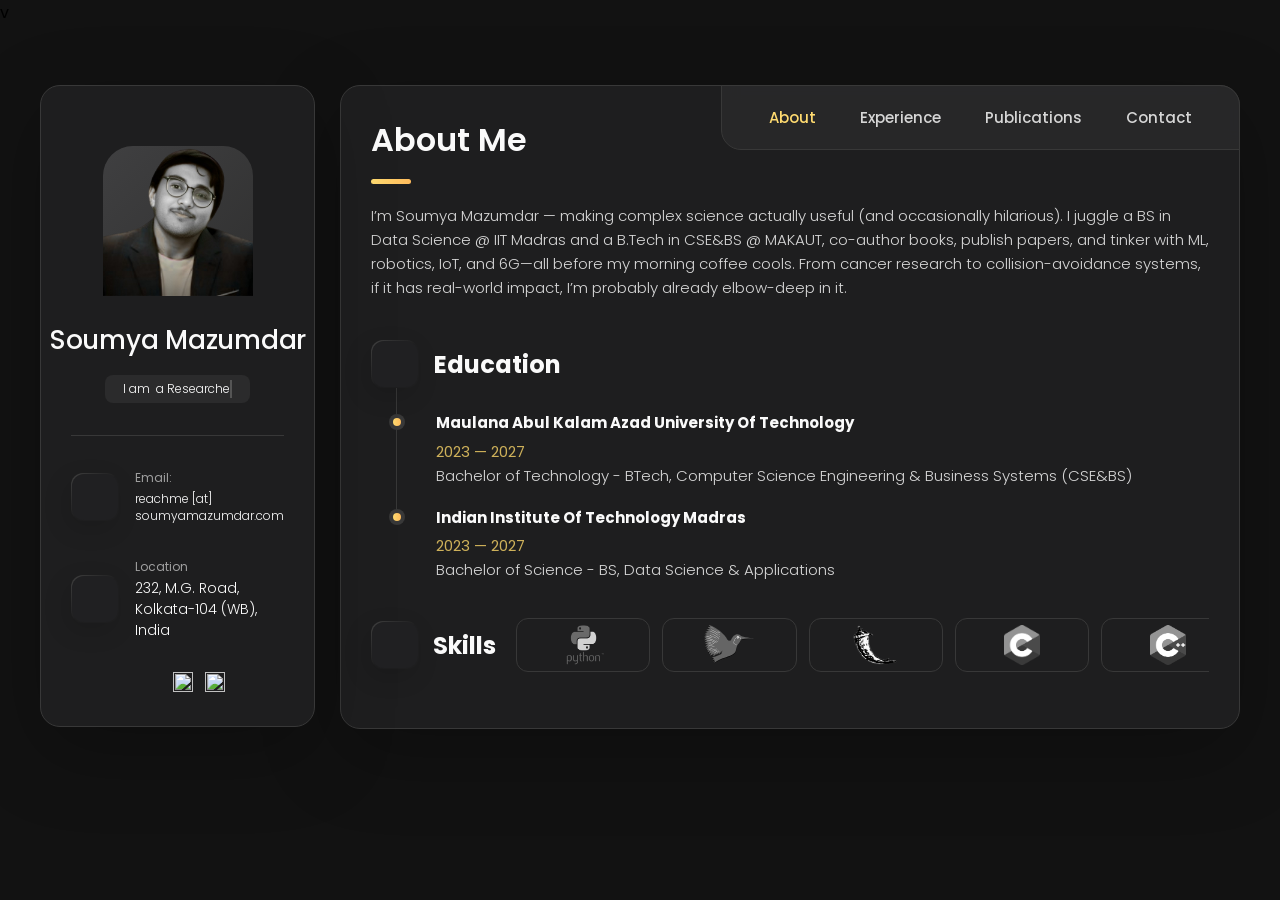
==== index.html @ 01f182a2 "Add files via upload" ====
v<!DOCTYPE html>
<html lang="en">

<head>
  <meta charset="UTF-8">
  <meta http-equiv="X-UA-Compatible" content="IE=edge">
  <meta name="viewport" content="width=device-width, initial-scale=1.0">
  <title>Soumya Mazumdar</title>

  <!--
    - favicon
  -->
  <link rel="shortcut icon" href="assets/images/Signature.png" type="image/x-icon">

  <!--
    - custom css link
  -->
  <link rel="stylesheet" href="style.css">

  <!--
    - google font link
  -->
  <link rel="preconnect" href="https://fonts.googleapis.com">
  <link rel="preconnect" href="https://fonts.gstatic.com" crossorigin>
  <link href="https://fonts.googleapis.com/css2?family=Poppins:wght@300;400;500;600&display=swap" rel="stylesheet">
  <link rel="stylesheet" href="style.css">


</head>

<body>

  <!--
    - #MAIN
  -->

  <main>

    <!--
      - #SIDEBAR
    -->

    <aside class="sidebar" data-sidebar>

      <div class="sidebar-info">

        <figure class="avatar-box">
          <img src="assets/images/Signature-removebg-preview.png" alt="Soumya Mazumdar" width="80">
        </figure>

<div class="info-content">
  <h1 class="name" title="Soumya Mazumdar">Soumya Mazumdar</h1>
  <p class="title"><span class="prefix">I am</span><span class="dynamic"></span></p>
</div>

<style>
  .title {
    font-size: 18px;
    font-weight: 500;
    color: #555;
    display: flex;
    gap: 6px;
    align-items: center;
  }
  .dynamic {
    border-right: 2px solid #555;
    white-space: nowrap;
    overflow: hidden;
  }
</style>

<script>
  const titles = [" a Researcher ", " a Student ", " a Data Scientist ", " a Tech Enthusiast ", " an Author ", " an Innovator ", " an Entrepreneur "];
  let dynamicElement = document.querySelector(".dynamic");
  let currentTitle = 0;
  let charIndex = 0;
  let isDeleting = false;

  function typeEffect() {
    let current = titles[currentTitle];
    if (isDeleting) {
      dynamicElement.textContent = current.substring(0, charIndex--);
    } else {
      dynamicElement.textContent = current.substring(0, charIndex++);
    }

    if (!isDeleting && charIndex === current.length) {
      isDeleting = true;
      setTimeout(typeEffect, 1200); // pause before deleting
      return;
    } else if (isDeleting && charIndex === 0) {
      isDeleting = false;
      currentTitle = (currentTitle + 1) % titles.length; // move to next
    }

    setTimeout(typeEffect, isDeleting ? 50 : 100);
  }

  typeEffect();
</script>


        <button class="info_more-btn" data-sidebar-btn>
          <span>Show Contacts</span>

          <ion-icon name="chevron-down"></ion-icon>
        </button>

      </div>

      <div class="sidebar-info_more">

        <div class="separator"></div>

        <ul class="contacts-list">

          <li class="contact-item">

            <div class="icon-box">
              <ion-icon name="mail-outline"></ion-icon>
            </div>

            <div class="contact-info">
              <p class="contact-title">
                Email: <br>
                <a href="mailto:reachme@soumyamazumdar.com" class="contact-link">reachme [at] soumyamazumdar.com</a>
              </p>

            </div>

          </li>
<!--
          <li class="contact-item">

            <div class="icon-box">
              <ion-icon name="phone-portrait-outline"></ion-icon>
            </div>

            <div class="contact-info">
              <p class="contact-title">Phone</p>

              <a href="tel:+917278422901" class="contact-link">+91 7278 422901</a>
            </div>

          </li>
-->
          <li class="contact-item">

            <div class="icon-box">
              <ion-icon name="location-outline"></ion-icon>
            </div>

            <div class="contact-info">
              <p class="contact-title">Location</p>

              <address>232, M.G. Road, Kolkata-104 (WB), India</address>
            </div>

          </li>

        </ul>

        <div class="separator"></div>

<ul class="social-list">

  <li class="social-item">
    <a href="https://www.linkedin.com/in/soumyamazumdar" target="_blank" class="social-link" title="LinkedIn">
      <ion-icon name="logo-linkedin"></ion-icon>
    </a>
  </li>

  <li class="social-item">
    <a href="https://www.facebook.com/mazumdarsoumya" target="_blank" class="social-link" title="Facebook">
      <ion-icon name="logo-facebook"></ion-icon>
    </a>
  </li>

  <li class="social-item">
    <a href="https://www.instagram.com/soumyamazumdar" target="_blank" class="social-link" title="Instagram">
      <ion-icon name="logo-instagram"></ion-icon>
    </a>
  </li>

  <li class="social-item">
  <a href="https://orcid.org/0009-0006-3521-9557" target="_blank" class="social-link" title="ORCID">
    <img class="brand-icon" src="https://cdn.simpleicons.org/orcid/9aa0a6" alt="ORCID">
  </a>
</li>

<li class="social-item">
  <a href="https://www.scopus.com/authid/detail.uri?authorId=59914192700" target="_blank" class="social-link" title="Scopus">
    <img class="brand-icon" src="https://cdn.simpleicons.org/scopus/9aa0a6" alt="Scopus">
  </a>
</li>

      </div>

    </aside>





    <!--
      - #main-content
    -->

    <div class="main-content">

      <!--
        - #NAVBAR
      -->

      <nav class="navbar">

        <ul class="navbar-list">

          <li class="navbar-item">
            <button class="navbar-link  active" data-nav-link>About</button>
          </li>

          <li class="navbar-item">
            <button class="navbar-link" data-nav-link>Experience</button>
          </li>

          <li class="navbar-item">
            <button class="navbar-link" data-nav-link>Publications</button>
          </li>
      <!--
          <li class="navbar-item">
            <button class="navbar-link" data-nav-link>Projects</button>
          </li>
    -->
          <li class="navbar-item">
            <button class="navbar-link" data-nav-link>Contact</button>
          </li>

        </ul>

      </nav>





      <!--
        - #ABOUT
      -->

      <article class="about  active" data-page="about">

        <header>
          <h2 class="h2 article-title">About me</h2>
        </header>

        <section class="about-text">
          <p>
            I’m Soumya Mazumdar — making complex science actually useful (and occasionally hilarious). I juggle a BS in Data Science @ IIT Madras and a B.Tech in CSE&BS @ MAKAUT, co-author books, publish papers, and tinker with ML, robotics, IoT, and 6G—all before my morning coffee cools. From cancer research to collision-avoidance systems, if it has real-world impact, I’m probably already elbow-deep in it.
          </p>
        </section>


        <!--
          - service
        -->

        <section class="timeline">

          <div class="title-wrapper">
            <div class="icon-box">
              <ion-icon name="book-outline"></ion-icon>
            </div>

            <h3 class="h3">Education</h3>
          </div>

          <ol class="timeline-list">

            <li class="timeline-item">

              <h4 class="h4 timeline-item-title">Maulana Abul Kalam Azad University of Technology</h4>

              <span>2023 — 2027</span>

              <p class="timeline-text">
                Bachelor of Technology - BTech, Computer Science Engineering & Business Systems (CSE&BS)
              </p>

            </li>

            <li class="timeline-item">

              <h4 class="h4 timeline-item-title">Indian Institute of Technology Madras</h4>

              <span>2023 — 2027</span>

              <p class="timeline-text">
                Bachelor of Science - BS, Data Science & Applications
              </p>

            </li>

          </ol>

        </section>

<!--

        <section class="testimonials">

          <h3 class="h3 testimonials-title">Testimonials</h3>

          <ul class="testimonials-list has-scrollbar">

            <li class="testimonials-item">
              <div class="content-card" data-testimonials-item>

                <figure class="testimonials-avatar-box">
                  <img src="./assets/images/avatar-1.png" alt="Daniel lewis" width="60" data-testimonials-avatar>
                </figure>

                <h4 class="h4 testimonials-item-title" data-testimonials-title>Daniel lewis</h4>

                <div class="testimonials-text" data-testimonials-text>
                  <p>
                    Richard was hired to create a corporate identity. We were very pleased with the work done. She has a
                    lot of experience
                    and is very concerned about the needs of client. Lorem ipsum dolor sit amet, ullamcous cididt
                    consectetur adipiscing
                    elit, seds do et eiusmod tempor incididunt ut laborels dolore magnarels alia.
                  </p>
                </div>

              </div>
            </li>

            <li class="testimonials-item">
              <div class="content-card" data-testimonials-item>

                <figure class="testimonials-avatar-box">
                  <img src="./assets/images/avatar-2.png" alt="Jessica miller" width="60" data-testimonials-avatar>
                </figure>

                <h4 class="h4 testimonials-item-title" data-testimonials-title>Jessica miller</h4>

                <div class="testimonials-text" data-testimonials-text>
                  <p>
                    Richard was hired to create a corporate identity. We were very pleased with the work done. She has a
                    lot of experience
                    and is very concerned about the needs of client. Lorem ipsum dolor sit amet, ullamcous cididt
                    consectetur adipiscing
                    elit, seds do et eiusmod tempor incididunt ut laborels dolore magnarels alia.
                  </p>
                </div>

              </div>
            </li>

            <li class="testimonials-item">
              <div class="content-card" data-testimonials-item>

                <figure class="testimonials-avatar-box">
                  <img src="./assets/images/avatar-3.png" alt="Emily evans" width="60" data-testimonials-avatar>
                </figure>

                <h4 class="h4 testimonials-item-title" data-testimonials-title>Emily evans</h4>

                <div class="testimonials-text" data-testimonials-text>
                  <p>
                    Richard was hired to create a corporate identity. We were very pleased with the work done. She has a
                    lot of experience
                    and is very concerned about the needs of client. Lorem ipsum dolor sit amet, ullamcous cididt
                    consectetur adipiscing
                    elit, seds do et eiusmod tempor incididunt ut laborels dolore magnarels alia.
                  </p>
                </div>

              </div>
            </li>

            <li class="testimonials-item">
              <div class="content-card" data-testimonials-item>

                <figure class="testimonials-avatar-box">
                  <img src="./assets/images/avatar-4.png" alt="Henry william" width="60" data-testimonials-avatar>
                </figure>

                <h4 class="h4 testimonials-item-title" data-testimonials-title>Henry william</h4>

                <div class="testimonials-text" data-testimonials-text>
                  <p>
                    Richard was hired to create a corporate identity. We were very pleased with the work done. She has a
                    lot of experience
                    and is very concerned about the needs of client. Lorem ipsum dolor sit amet, ullamcous cididt
                    consectetur adipiscing
                    elit, seds do et eiusmod tempor incididunt ut laborels dolore magnarels alia.
                  </p>
                </div>

              </div>
            </li>

          </ul>

        </section>
        -->


        <!--

        <div class="modal-container" data-modal-container>

          <div class="overlay" data-overlay></div>

          <section class="testimonials-modal">

            <button class="modal-close-btn" data-modal-close-btn>
              <ion-icon name="close-outline"></ion-icon>
            </button>

            <div class="modal-img-wrapper">
              <figure class="modal-avatar-box">
                <img src="./assets/images/avatar-1.png" alt="Daniel lewis" width="80" data-modal-img>
              </figure>

              <img src="./assets/images/icon-quote.svg" alt="quote icon">
            </div>

            <div class="modal-content">

              <h4 class="h3 modal-title" data-modal-title>Daniel lewis</h4>

              <time datetime="2021-06-14">14 June, 2021</time>

              <div data-modal-text>
                <p>
                  Richard was hired to create a corporate identity. We were very pleased with the work done. She has a
                  lot of experience
                  and is very concerned about the needs of client. Lorem ipsum dolor sit amet, ullamcous cididt
                  consectetur adipiscing
                  elit, seds do et eiusmod tempor incididunt ut laborels dolore magnarels alia.
                </p>
              </div>

            </div>
</div>
          </section>
-->
        


        <!--
          - clients
        -->
          <section class="clients">
          <div class="title-wrapper">
            <div class="icon-box">
              <ion-icon name="code-slash-outline"></ion-icon>
            </div>

            <h3 class="h3">Skills</h3>
          </div>
          <ul class="clients-list has-scrollbar">
                <!-- Core Language -->
                 <li class="clients-item">
       <a href="#">
        <img src="./assets/images/logo-1-color.png" alt="Python" style="height:40px; object-fit:contain;">
      </a>
    </li>

    <!-- Documentation -->
    <li class="clients-item">
      <a href="#">
        <img src="./assets/images/logo-2-color.svg" alt="LaTeX Documentation" style="height:40px; object-fit:contain;">
      </a>
    </li>

    <!-- Backend -->
    <li class="clients-item">
      <a href="#">
        <img src="./assets/images/logo-9-color.png" alt="Flask Backend" style="height:40px; object-fit:contain;">
      </a>
    </li>
    <li class="clients-item">
      <a href="#">
        <img src="./assets/images/logo-7-color.png" alt="C Programming" style="height:40px; object-fit:contain;">
      </a>
    </li>
    <li class="clients-item">
      <a href="#">
        <img src="./assets/images/logo-8-color.png" alt="C++ Programming" style="height:40px; object-fit:contain;">
      </a>
    </li>
    <li class="clients-item">
      <a href="#">
        <img src="./assets/images/logo-11-color.png" alt="C# Programming" style="height:40px; object-fit:contain;">
      </a>
    </li>
    <!-- Frontend -->
    <li class="clients-item">
      <a href="#">
        <img src="./assets/images/logo-3-color.png" alt="HTML5" style="height:40px; object-fit:contain;">
      </a>
    </li>
    <li class="clients-item">
      <a href="#">
        <img src="./assets/images/logo-4-color.webp" alt="CSS3" style="height:40px; object-fit:contain;">
      </a>
    </li>
    <li class="clients-item">
      <a href="#">
        <img src="./assets/images/logo-5-color.png" alt="JavaScript" style="height:40px; object-fit:contain;">
      </a>
    </li>
    <li class="clients-item">
      <a href="#">
        <img src="./assets/images/logo-6-color.png" alt="Bootstrap" style="height:40px; object-fit:contain;">
      </a>
    </li>
    <li class="clients-item">
      <a href="#">
        <img src="./assets/images/logo-10-color.png" alt="MS Office" style="height:40px; object-fit:contain;">
      </a>
    </li>
    <li class="clients-item">
      <a href="#">
        <img src="./assets/images/logo-15-color.png" alt="G Suite" style="height:40px; object-fit:contain;">
      </a>
    </li>
    <li class="clients-item">
      <a href="#">
        <img src="./assets/images/logo-12-color.png" alt="VS" style="height:40px; object-fit:contain;">
      </a>
    </li>
    <li class="clients-item">
      <a href="#">
        <img src="./assets/images/logo-13-color.png" alt="MatLab" style="height:40px; object-fit:contain;">
      </a>
    </li>
    <li class="clients-item">
      <a href="#">
        <img src="./assets/images/logo-14-color.svg" alt="NumPY" style="height:40px; object-fit:contain;">
      </a>
    </li>
  </ul>
</section>

      </article>





      <!--
        - #RESUME
      -->
        <article class="experience" data-page="experience">

  <header>
    <h2 class="h2 article-title">Experience</h2>
  </header>

  <section class="timeline">

    <!-- 1) Academic & Research -->
    <div class="title-wrapper timeline-category">
      <div class="icon-box">
        <ion-icon name="school-outline" aria-hidden="true"></ion-icon>
      </div>
      <h3 class="h3">Academic & Research</h3>
    </div>

    <ol class="timeline-list">

      <li class="timeline-item">
        <h4 class="h4 timeline-item-title">Research Trainee — Variable Energy Cyclotron Centre (VECC), Government of India (GoI)</h4>
        <span>Mar 2025 — Oct 2025</span>
        <p class="timeline-text">
          Built foundations in ML/DL; literature survey and practical implementations for Talking Head Generation.
        </p>
      </li>
    </ol>

    <!-- 2) Industry & Entrepreneurship -->
    <div class="title-wrapper timeline-category">
      <div class="icon-box">
        <ion-icon name="briefcase-outline" aria-hidden="true"></ion-icon>
      </div>
      <h3 class="h3">Industry & Entrepreneurship</h3>
    </div>

    <ol class="timeline-list">
      <li class="timeline-item">
        <h4 class="h4 timeline-item-title">Co-Founder — MSG Group</h4>
        <span>Apr 2019 — Present</span>
        <p class="timeline-text">
          Co-founded to help underprivileged sellers reach international markets; expanded into software development and publications.
        </p>
      </li>

      <li class="timeline-item">
        <h4 class="h4 timeline-item-title">Co-Founder — Oniroop Herbal</h4>
        <span>Jun 2022 — Present</span>
        <p class="timeline-text">
          Led strategic partnerships and product development; integrated sustainable practices in herbal wellness.
        </p>
      </li>

      <li class="timeline-item">
        <h4 class="h4 timeline-item-title">Market Research Analyst — JITSIE, IIT Madras</h4>
        <span>Sep 2024 — Mar 2025</span>
        <p class="timeline-text">
          Supported investment narratives with market intelligence for deep-tech ideas and ventures.
        </p>
      </li>

      <li class="timeline-item">
        <h4 class="h4 timeline-item-title">Head — Technical Department, Adhyayan (LearnAdhyayan)</h4>
        <span>Aug 2021 — Aug 2023</span>
        <p class="timeline-text">
          Built and deployed customer-facing systems; reduced downtime by ~50% in 6 months; developed a new website.
        </p>
      </li>
    </ol>

    <!-- 3) Social Work & Community -->
    <!--
    <div class="title-wrapper timeline-category">
      <div class="icon-box">
        <ion-icon name="heart-outline" aria-hidden="true"></ion-icon>
      </div>
      <h3 class="h3">Social Work & Community</h3>
    </div>

    <ol class="timeline-list">
      -->
      <!-- Add your NGO/volunteering roles here -->
      <!-- Example (replace with real details):
      <li class="timeline-item">
        <h4 class="h4 timeline-item-title">Volunteer — Taltala Sporting Association</h4>
        <span>YYYY — YYYY</span>
        <p class="timeline-text">
          Brief impact-oriented line about your contribution, initiative, or program outcomes.
        </p>
      </li>
      -->
      <!--
    </ol>
-->
    <!-- 4) Others -->
    <div class="title-wrapper timeline-category">
      <div class="icon-box">
        <ion-icon name="grid-outline" aria-hidden="true"></ion-icon>
      </div>
      <h3 class="h3">Other Activities</h3>
    </div>

    <ol class="timeline-list">
      <li class="timeline-item">
        <h4 class="h4 timeline-item-title">Eastern Zonal Secretary & Technical Recruiter — Dhyan Chand Sports Council, IIT Madras</h4>
        <span>Jul 2023 — Dec 2023</span>
        <p class="timeline-text">
          Coordinated Savaan 2023; promoted inclusive participation across Eastern Zone; interviewer for 100+ candidates.
        </p>
      </li>

      <li class="timeline-item">
        <h4 class="h4 timeline-item-title">Public Relations — IITM Diplomacia</h4>
        <span>Jul 2023 — Sep 2023</span>
        <p class="timeline-text">
          Drove PR campaigns with 111% engagement growth and 18% higher brand recognition in one month.
        </p>
      </li>

      <!-- Example placeholder for Paradox (replace with your real entry) -->
      <!--
      <li class="timeline-item">
        <h4 class="h4 timeline-item-title">[Role] — Paradox</h4>
        <span>YYYY — YYYY</span>
        <p class="timeline-text">One-line summary of what you did and the outcome.</p>
      </li>
      -->
    </ol>

  </section>
</article>






      <!--
        - #PORTFOLIO
      -->

<article class="publications" data-page="publications">
  <header>
    <h2 class="h2 article-title">Publications</h2>
  </header>

  <!-- === FILTER BAR === -->
  <ul class="filter-list">
  <li class="filter-item"><button class="active" data-filter="all">All</button></li>
  <li class="filter-item"><button data-filter="Article">Article</button></li>
  <li class="filter-item"><button data-filter="Book">Book</button></li>
  <li class="filter-item"><button data-filter="Conference">Conference</button></li>
  <li class="filter-item"><button data-filter="ArXiv">ArXiv</button></li>
</ul>

<section class="yearwise">

  <!-- ===== 2025 ===== -->
  <h3 class="year-heading">2025</h3>

  <!-- 1) Solo -->
  <ul class="pub-list">
    <!-- (No solo-author items in 2025) -->
  </ul>

  <!-- 2) First Author -->
  <ul class="pub-list">

    <li data-type="Article">
      <b>Soumya Mazumdar</b>, Itu Chowdhury,
      “Integration of Machine Learning, Deep Learning, and Internet of Things Technologies for Stress Management and Identification: A Systematic Analysis,”
      <i>Human Centric Integration of Next Generation Data Science and Blockchain Technology: Advancing Society 5.0 Paradigms</i>, 2025, pp. 407–418.
    </li>

    <li data-type="Book">
      Angshuman Majumdar, Itu Chowdhury, <b>Soumya Mazumdar</b>
      <i>Learning Evolution &amp; Future in Industry 5.0</i>,
      The Conscience Publication, 2025.
    </li>

  </ul>

  <!-- 3) Other -->
  <ul class="pub-list">

    <li data-type="ArXiv">
      Vineet Kumar Rakesh, <b>Soumya Mazumdar</b>, Tapas Samanta, Sarbajit Pal, Amitabha Das,
      “Impact of Hyperparameter Optimization on the Accuracy of Lightweight Deep Learning Models for Real-Time Image Classification,”
      <i>arXiv preprint arXiv:2507.23315</i>, 2025,
      doi:<a href="https://doi.org/10.48550/ARXIV.2507.23315">10.48550/ARXIV.2507.23315</a>
    </li>

  </ul>


  <!-- ===== 2024 ===== -->
  <h3 class="year-heading">2024</h3>

  <!-- 1) Solo -->
  <ul class="pub-list">

    <li data-type="Article">
      <b>Soumya Mazumdar</b>,
      “Optical Mapping Methods for Treating Cancer in Low- and Middle-Income Countries like India,”
      <i>International Journal of Contemporary Medicine</i>, vol. 12, no. 2, June 2024,
      doi:<a href="https://doi.org/10.37506/qranvz77">10.37506/qranvz77</a>
    </li>

    <li data-type="Article">
      <b>Soumya Mazumdar</b>,
      “AI-POWERED PRODUCT DATA MANAGEMENT IN INDUSTRY 4.0: A BIBLIOGRAPHICAL ANALYSIS,”
      Unpublished, 2024,
      doi:<a href="https://doi.org/10.13140/RG.2.2.21326.68161">10.13140/RG.2.2.21326.68161</a>
    </li>

  </ul>

  <!-- 2) First Author -->
  <ul class="pub-list">

    <li data-type="Article">
      <b>Soumya Mazumdar</b>, Hiranmoy Samanta, et al.,
      “AI Based PDM in Manufacturing Industry 4.0,”
      <i>International Journal of Engineering Research &amp; Technology (IJERT)</i>, 2024,
      doi:<a href="https://doi.org/10.17577/IJERTV13IS040310">10.17577/IJERTV13IS040310</a>
    </li>

    <li data-type="Article">
      <b>Soumya Mazumdar</b>, et al.,
      “Collision Avoidance Systems for Vehicle Safety Using Ultrasonic Distance Sensing Eye Blink Sensor and Alcohol Detector,”
      <i>International Journal of Innovative Science and Research Technology (IJISRT)</i>, Apr. 2024, pp. 684–692,
      doi:<a href="https://doi.org/10.38124/ijisrt/ijisrt24apr1634">10.38124/ijisrt/ijisrt24apr1634</a>
    </li>

    <li data-type="Conference">
      Abhijit Majumder, Biman Ghosh, Srijita Bhattacharyya, <b>Soumya Mazumdar</b>, Hiranmoy Samanta,
      “Data Driven Approach for Smart Manufacturing Industry 5.0,”
      <i>National Symposium (Acropolis Institute of Technology &amp; Research)</i>, 2024.
    </li>

    <li data-type="Article">
      <b>Soumya Mazumdar</b>, et al.,
      “Design and Development of Real-Time Code Editor for Collaborative Programming,”
      <i>International Advanced Research Journal in Science, Engineering and Technology</i>, 2024,
      doi:<a href="https://doi.org/10.17148/IARJSET.2024.11447">10.17148/IARJSET.2024.11447</a>
    </li>

    <li data-type="Article">
      <b>Soumya Mazumdar</b>,
      “Encouraging Agricultural Innovation,”
      <i>International Journal of Research Publication and Reviews</i>, 2024.
    </li>

    <li data-type="Article">
      <b>Soumya Mazumdar</b>,
      “Environmental Monitoring,”
      <i>International Journal of All Research Education and Scientific Methods (IJARESM)</i>, 2024,
      doi:<a href="https://doi.org/10.56025/IJARESM.2023.120124360">10.56025/IJARESM.2023.120124360</a>
    </li>

    <li data-type="Article">
      <b>Soumya Mazumdar</b>, Itu Chowdhury Gupta, et al.,
      “Influence of AI Technology in Education,”
      <i>Education, Technology and Sustainability</i>, 2024.
    </li>

    <li data-type="Article">
      <b>Soumya Mazumdar</b>, et al.,
      “MACHINE LEARNING IN THE WORKPLACE AND IN EDUCATION FOR STRESS MANAGEMENT,”
      <i>International Journal of Progressive Research in Engineering Management and Science (IJPREMS)</i>, 2024.
    </li>

    <li data-type="Article">
      <b>Soumya Mazumdar</b>, Shivam Chowdhury, et al.,
      “Radar System Utilizing Arduino,”
      <i>International Journal of Research Publication and Reviews</i>, 2024.
    </li>

    <li data-type="Conference">
      <b>Soumya Mazumdar</b>, Itu Chowdhury Gupta, et al.,
      “ROLE OF TECHNOLOGY IN COMBATING CYBER CRIMES,”
      <i>CYBER CRIMES AND ENVIRONMENTAL SUSTAINABILITY IN INDIA</i>, 2024.
    </li>

    <li data-type="Conference">
      <b>Soumya Mazumdar</b>, et al.,
      “Sustainable Building Practices in Infrastructure,”
      <i>Third Regional Conclave of IEI Students’ Chapters (Eastern Region)</i>, 2024.
    </li>

    <li data-type="Article">
      <b>Soumya Mazumdar</b>,
      “IOT-ENABLED WIRELESS SENSOR NETWORK-BASED EARLY DETECTION SYSTEM,”
      <i>International Research Journal of Education and Technology</i>, 2024.
    </li>

    <li data-type="Conference">
      <b>Soumya Mazumdar</b>,
      “Sustainable Practices In Healthcare Facilities,”
      <i>India@2047 by Maharaja Agrasen College, University of Delhi</i>, 2024.
    </li>

  </ul>

  <!-- 3) Other -->
  <ul class="pub-list">

    <li data-type="Article">
      <b>Soumya Mazumdar</b>, et al.,
      "IOT-ENABLED SMART MANUFACTURING TECHNOLOGIES IN INDUSTRY 4.0: PATHWAYS AND PRACTICES"
      <i>International Research Journal of Modernization in Engineering Technology and Science</i>, Apr. 2024,
      doi:<a href="https://doi.org/10.56726/irjmets54091">10.56726/irjmets54091</a>
    </li>

  </ul>

</section>

</article>

      <!--
        - #BLOG
      -->

      <article class="projects" data-page="projects">

        <header>
          <h2 class="h2 article-title">Projects</h2>
        </header>

        <section class="projects">

          <ul class="filter-list">

            <li class="filter-item">
              <button class="active" data-filter-btn>All</button>
            </li>

            <li class="filter-item">
              <button data-filter-btn>Web design</button>
            </li>

            <li class="filter-item">
              <button data-filter-btn>Applications</button>
            </li>

            <li class="filter-item">
              <button data-filter-btn>Web development</button>
            </li>

          </ul>

          <div class="filter-select-box">

            <button class="filter-select" data-select>

              <div class="select-value" data-selecct-value>Select category</div>

              <div class="select-icon">
                <ion-icon name="chevron-down"></ion-icon>
              </div>

            </button>

            <ul class="select-list">

              <li class="select-item">
                <button data-select-item>All</button>
              </li>

              <li class="select-item">
                <button data-select-item>Web design</button>
              </li>

              <li class="select-item">
                <button data-select-item>Applications</button>
              </li>

              <li class="select-item">
                <button data-select-item>Web development</button>
              </li>

            </ul>

          </div>

          <ul class="project-list">

            <li class="project-item  active" data-filter-item data-category="web development">
              <a href="#">

                <figure class="project-img">
                  <div class="project-item-icon-box">
                    <ion-icon name="eye-outline"></ion-icon>
                  </div>

                  <img src="./assets/images/project-1.jpg" alt="finance" loading="lazy">
                </figure>

                <h3 class="project-title">Finance</h3>

                <p class="project-category">Web development</p>

              </a>
            </li>

            <li class="project-item  active" data-filter-item data-category="web development">
              <a href="#">

                <figure class="project-img">
                  <div class="project-item-icon-box">
                    <ion-icon name="eye-outline"></ion-icon>
                  </div>

                  <img src="./assets/images/project-2.png" alt="orizon" loading="lazy">
                </figure>

                <h3 class="project-title">Orizon</h3>

                <p class="project-category">Web development</p>

              </a>
            </li>

            <li class="project-item  active" data-filter-item data-category="web design">
              <a href="#">

                <figure class="project-img">
                  <div class="project-item-icon-box">
                    <ion-icon name="eye-outline"></ion-icon>
                  </div>

                  <img src="./assets/images/project-3.jpg" alt="fundo" loading="lazy">
                </figure>

                <h3 class="project-title">Fundo</h3>

                <p class="project-category">Web design</p>

              </a>
            </li>

            <li class="project-item  active" data-filter-item data-category="applications">
              <a href="#">

                <figure class="project-img">
                  <div class="project-item-icon-box">
                    <ion-icon name="eye-outline"></ion-icon>
                  </div>

                  <img src="./assets/images/project-4.png" alt="brawlhalla" loading="lazy">
                </figure>

                <h3 class="project-title">Brawlhalla</h3>

                <p class="project-category">Applications</p>

              </a>
            </li>

            <li class="project-item  active" data-filter-item data-category="web design">
              <a href="#">

                <figure class="project-img">
                  <div class="project-item-icon-box">
                    <ion-icon name="eye-outline"></ion-icon>
                  </div>

                  <img src="./assets/images/project-5.png" alt="dsm." loading="lazy">
                </figure>

                <h3 class="project-title">DSM.</h3>

                <p class="project-category">Web design</p>

              </a>
            </li>

            <li class="project-item  active" data-filter-item data-category="web design">
              <a href="#">

                <figure class="project-img">
                  <div class="project-item-icon-box">
                    <ion-icon name="eye-outline"></ion-icon>
                  </div>

                  <img src="./assets/images/project-6.png" alt="metaspark" loading="lazy">
                </figure>

                <h3 class="project-title">MetaSpark</h3>

                <p class="project-category">Web design</p>

              </a>
            </li>

            <li class="project-item  active" data-filter-item data-category="web development">
              <a href="#">

                <figure class="project-img">
                  <div class="project-item-icon-box">
                    <ion-icon name="eye-outline"></ion-icon>
                  </div>

                  <img src="./assets/images/project-7.png" alt="summary" loading="lazy">
                </figure>

                <h3 class="project-title">Summary</h3>

                <p class="project-category">Web development</p>

              </a>
            </li>

            <li class="project-item  active" data-filter-item data-category="applications">
              <a href="#">

                <figure class="project-img">
                  <div class="project-item-icon-box">
                    <ion-icon name="eye-outline"></ion-icon>
                  </div>

                  <img src="./assets/images/project-8.jpg" alt="task manager" loading="lazy">
                </figure>

                <h3 class="project-title">Task Manager</h3>

                <p class="project-category">Applications</p>

              </a>
            </li>

            <li class="project-item  active" data-filter-item data-category="web development">
              <a href="#">

                <figure class="project-img">
                  <div class="project-item-icon-box">
                    <ion-icon name="eye-outline"></ion-icon>
                  </div>

                  <img src="./assets/images/project-9.png" alt="arrival" loading="lazy">
                </figure>

                <h3 class="project-title">Arrival</h3>

                <p class="project-category">Web development</p>

              </a>
            </li>

          </ul>

        </section>

      </article>





      <!--
        - #CONTACT
      -->

      <article class="contact" data-page="contact">

        <header>
          <h2 class="h2 article-title">Contact</h2>
        </header>

        <section class="mapbox" data-mapbox>
  <figure>
    <iframe
      title="Map — R. C. Thakurani Post Office"
      src="https://www.google.com/maps/embed?pb=!1m18!1m12!1m3!1d3687.1886939537176!2d88.32385237503672!3d22.459542379572394!2m3!1f0!2f0!3f0!3m2!1i1024!2i768!4f13.1!3m3!1m2!1s0x3a027079019d8cbd%3A0x4a111a047cc52caf!2sR%20.C.%20Thakurani%20Post%20Office!5e0!3m2!1sen!2sin!4v1761120021985!5m2!1sen!2sin"
      loading="lazy"
      allowfullscreen
      referrerpolicy="no-referrer-when-downgrade">
    </iframe>
  </figure>
</section>


        <section class="contact-form">

          <h3 class="h3 form-title">Contact Form</h3>
<form id="contact-form" class="form" data-form>
  <div class="input-wrapper">
    <input type="text" name="fullname" class="form-input" placeholder="Full name" required>
    <input type="email" name="email" class="form-input" placeholder="Email address" required>
  </div>

  <textarea name="message" class="form-input" placeholder="Your Message" required></textarea>

  <button class="form-btn" type="submit">
    <ion-icon name="paper-plane"></ion-icon>
    <span>Send Message</span>
  </button>
</form>

<p id="form-status" class="form-status"></p>


        </section>

      </article>

    </div>

  </main>






  <!-- your Publications article goes above this -->
<!-- it must include: <script type="text/plain" id="bib-inline"> ... </script> -->

<!-- Custom site JS -->
<script src="script.js" defer></script>

<!-- Icons (optional) -->
<script type="module" src="https://unpkg.com/ionicons@5.5.2/dist/ionicons/ionicons.esm.js"></script>
<script nomodule src="https://unpkg.com/ionicons@5.5.2/dist/ionicons/ionicons.js"></script>

<!-- BibTeX parser (must be before publications.js) -->
<script src="https://cdn.jsdelivr.net/npm/bibtex-parse-js@2.0.2/dist/bibtexParse.min.js" defer></script>

<!-- Our renderer (inline-only version you’re using) -->
<script src="./assets/js/publications.js" defer></script>


</body>

</html>
---- style.css ----
/*-----------------------------------*\
  #style.css
\*-----------------------------------*/


/**
 * copyright 2022 @codewithsadee
 */





/*-----------------------------------*\
  #CUSTOM PROPERTY
\*-----------------------------------*/

:root {

  /**
   * colors
   */

  /* gradient */

  --bg-gradient-onyx: linear-gradient(
    to bottom right, 
    hsl(240, 1%, 25%) 3%, 
    hsl(0, 0%, 19%) 97%
  );
  --bg-gradient-jet: linear-gradient(
    to bottom right, 
    hsla(240, 1%, 18%, 0.251) 0%, 
    hsla(240, 2%, 11%, 0) 100%
  ), hsl(240, 2%, 13%);
  --bg-gradient-yellow-1: linear-gradient(
    to bottom right, 
    hsl(45, 100%, 71%) 0%, 
    hsla(36, 100%, 69%, 0) 50%
  );
  --bg-gradient-yellow-2: linear-gradient(
    135deg, 
    hsla(45, 100%, 71%, 0.251) 0%, 
    hsla(35, 100%, 68%, 0) 59.86%
  ), hsl(240, 2%, 13%);
  --border-gradient-onyx: linear-gradient(
    to bottom right, 
    hsl(0, 0%, 25%) 0%, 
    hsla(0, 0%, 25%, 0) 50%
  );
  --text-gradient-yellow: linear-gradient(
    to right, 
    hsl(45, 100%, 72%), 
    hsl(35, 100%, 68%)
  );

  /* solid */

  --jet: hsl(0, 0%, 22%);
  --onyx: hsl(240, 1%, 17%);
  --eerie-black-1: hsl(240, 2%, 13%);
  --eerie-black-2: hsl(240, 2%, 12%);
  --smoky-black: hsl(0, 0%, 7%);
  --white-1: hsl(0, 0%, 100%);
  --white-2: hsl(0, 0%, 98%);
  --orange-yellow-crayola: hsl(45, 100%, 72%);
  --vegas-gold: hsl(45, 54%, 58%);
  --light-gray: hsl(0, 0%, 84%);
  --light-gray-70: hsla(0, 0%, 84%, 0.7);
  --bittersweet-shimmer: hsl(0, 43%, 51%);

  /**
   * typography
   */

  /* font-family */
  --ff-poppins: 'Poppins', sans-serif;

  /* font-size */
  --fs-1: 24px;
  --fs-2: 18px;
  --fs-3: 17px;
  --fs-4: 16px;
  --fs-5: 15px;
  --fs-6: 14px;
  --fs-7: 13px;
  --fs-8: 11px;

  /* font-weight */
  --fw-300: 300;
  --fw-400: 400;
  --fw-500: 500;
  --fw-600: 600;

  /**
   * shadow
   */
  
  --shadow-1: -4px 8px 24px hsla(0, 0%, 0%, 0.25);
  --shadow-2: 0 16px 30px hsla(0, 0%, 0%, 0.25);
  --shadow-3: 0 16px 40px hsla(0, 0%, 0%, 0.25);
  --shadow-4: 0 25px 50px hsla(0, 0%, 0%, 0.15);
  --shadow-5: 0 24px 80px hsla(0, 0%, 0%, 0.25);

  /**
   * transition
   */

  --transition-1: 0.25s ease;
  --transition-2: 0.5s ease-in-out;

}





/*-----------------------------------*\
  #RESET
\*-----------------------------------*/

*, *::before, *::after {
  margin: 0;
  padding: 0;
  box-sizing: border-box;
}

a { text-decoration: none; }

li { list-style: none; }

img, ion-icon, a, button, time, span { display: block; }

button {
  font: inherit;
  background: none;
  border: none;
  text-align: left;
  cursor: pointer;
}

input, textarea {
  display: block;
  width: 100%;
  background: none;
  font: inherit;
}

::selection {
  background: var(--orange-yellow-crayola);
  color: var(--smoky-black);
}

:focus { outline-color: var(--orange-yellow-crayola); }

html { font-family: var(--ff-poppins); }

body { background: var(--smoky-black); }





/*-----------------------------------*\
  #REUSED STYLE
\*-----------------------------------*/

.sidebar,
article {
  background: var(--eerie-black-2);
  border: 1px solid var(--jet);
  border-radius: 20px;
  padding: 15px;
  box-shadow: var(--shadow-1);
  z-index: 1;
}

.separator {
  width: 100%;
  height: 1px;
  background: var(--jet);
  margin: 16px 0;
}

.icon-box {
  position: relative;
  background: var(--border-gradient-onyx);
  width: 30px;
  height: 30px;
  border-radius: 8px;
  display: flex;
  justify-content: center;
  align-items: center;
  font-size: 16px;
  color: var(--orange-yellow-crayola);
  box-shadow: var(--shadow-1);
  z-index: 1;
}

.icon-box::before {
  content: "";
  position: absolute;
  inset: 1px;
  background: var(--eerie-black-1);
  border-radius: inherit;
  z-index: -1;
}

.icon-box ion-icon { --ionicon-stroke-width: 35px; }

article { display: none; }

article.active {
  display: block;
  animation: fade 0.5s ease backwards;
}

@keyframes fade {
  0% { opacity: 0; }
  100% { opacity: 1; }
}

.h2,
.h3,
.h4,
.h5 {
  color: var(--white-2);
  text-transform: capitalize;
}

.h2 { font-size: var(--fs-1); }

.h3 { font-size: var(--fs-2); }

.h4 { font-size: var(--fs-4); }

.h5 {
  font-size: var(--fs-7);
  font-weight: var(--fw-500);
}

.article-title {
  position: relative;
  padding-bottom: 7px;
}

.article-title::after {
  content: "";
  position: absolute;
  bottom: 0;
  left: 0;
  width: 30px;
  height: 3px;
  background: var(--text-gradient-yellow);
  border-radius: 3px;
}

.has-scrollbar::-webkit-scrollbar {
  width: 5px; /* for vertical scrollbar */
  height: 5px; /* for horizontal scrollbar */
}

.has-scrollbar::-webkit-scrollbar-track {
  background: var(--onyx);
  border-radius: 5px;
}

.has-scrollbar::-webkit-scrollbar-thumb {
  background: var(--orange-yellow-crayola);
  border-radius: 5px;
}

.has-scrollbar::-webkit-scrollbar-button { width: 20px; }

.content-card {
  position: relative;
  background: var(--border-gradient-onyx);
  padding: 15px;
  padding-top: 45px;
  border-radius: 14px;
  box-shadow: var(--shadow-2);
  cursor: pointer;
  z-index: 1;
}

.content-card::before {
  content: "";
  position: absolute;
  inset: 1px;
  background: var(--bg-gradient-jet);
  border-radius: inherit;
  z-index: -1;
}





/*-----------------------------------*\
  #MAIN
\*-----------------------------------*/

main {
  margin: 15px 12px;
  margin-bottom: 75px;
  min-width: 259px;
}





/*-----------------------------------*\
  #SIDEBAR
\*-----------------------------------*/

.sidebar {
  margin-bottom: 15px;
  max-height: 112px;
  overflow: hidden;
  transition: var(--transition-2);
}

.sidebar.active { max-height: 405px; }

.sidebar-info {
  position: relative;
  display: flex;
  justify-content: flex-start;
  align-items: center;
  gap: 15px;
}

.avatar-box {
  background: var(--bg-gradient-onyx);
  border-radius: 20px;
}

.info-content .name {
  color: var(--white-2);
  font-size: var(--fs-3);
  font-weight: var(--fw-500);
  letter-spacing: -0.25px;
  margin-bottom: 10px;
}

.info-content .title {
  color: var(--white-1);
  background: var(--onyx);
  font-size: var(--fs-8);
  font-weight: var(--fw-300);
  width: max-content;
  padding: 3px 12px;
  border-radius: 8px;
}

.info_more-btn {
  position: absolute;
  top: -15px;
  right: -15px;
  border-radius: 0 15px;
  font-size: 13px;
  color: var(--orange-yellow-crayola);
  background: var(--border-gradient-onyx);
  padding: 10px;
  box-shadow: var(--shadow-2);
  transition: var(--transition-1);
  z-index: 1;
}

.info_more-btn::before {
  content: "";
  position: absolute;
  inset: 1px;
  border-radius: inherit;
  background: var(--bg-gradient-jet);
  transition: var(--transition-1);
  z-index: -1;
}

.info_more-btn:hover,
.info_more-btn:focus { background: var(--bg-gradient-yellow-1); }

.info_more-btn:hover::before,
.info_more-btn:focus::before { background: var(--bg-gradient-yellow-2); }

.info_more-btn span { display: none; }

.sidebar-info_more {
  opacity: 0;
  visibility: hidden;
  transition: var(--transition-2);
}

.sidebar.active .sidebar-info_more {
  opacity: 1;
  visibility: visible;
}

.contacts-list {
  display: grid;
  grid-template-columns: 1fr;
  gap: 16px;
}

.contact-item {
  min-width: 100%;
  display: flex;
  align-items: center;
  gap: 16px;
}

.contact-info {
  max-width: calc(100% - 50px);
  width: calc(100% - 50px);
}

.contact-title {
  color: var(--light-gray-70);
  font-size: var(--fs-8);
  text-transform: uppercase;
  margin-bottom: 2px;
}

.contact-info :is(.contact-link, time, address) {
  color: var(--white-2);
  font-size: var(--fs-7);
}

.contact-info address { font-style: normal; }

.social-list {
  display: flex;
  justify-content: flex-start;
  align-items: center;
  gap: 15px;
  padding-bottom: 4px;
  padding-left: 7px;
}

.social-item .social-link {
  color: var(--light-gray-70);
  font-size: 18px;
}


.social-item .social-link:hover { color: var(--light-gray); }





/*-----------------------------------*\
  #NAVBAR
\*-----------------------------------*/

.navbar {
  position: fixed;
  bottom: 0;
  left: 0;
  width: 100%;
  background: hsla(240, 1%, 17%, 0.75);
  backdrop-filter: blur(10px);
  border: 1px solid var(--jet);
  border-radius: 12px 12px 0 0;
  box-shadow: var(--shadow-2);
  z-index: 5;
}

.navbar-list {
  display: flex;
  flex-wrap: wrap;
  justify-content: center;
  align-items: center;
  padding: 0 10px;
}

.navbar-link {
  color: var(--light-gray);
  font-size: var(--fs-8);
  padding: 20px 7px;
  transition: color var(--transition-1);
}

.navbar-link:hover,
.navbar-link:focus { color: var(--light-gray-70); }

.navbar-link.active { color: var(--orange-yellow-crayola); }





/*-----------------------------------*\
  #ABOUT
\*-----------------------------------*/

.about .article-title { margin-bottom: 15px; }

.about-text {
  color: var(--light-gray);
  font-size: var(--fs-6);
  font-weight: var(--fw-300);
  line-height: 1.6;
}

.about-text p { margin-bottom: 15px; }



/**
 * #service 
 */

.service { margin-bottom: 35px; }

.service-title { margin-bottom: 20px; }

.service-list {
  display: grid;
  grid-template-columns: 1fr;
  gap: 20px;
}

.service-item {
  position: relative;
  background: var(--border-gradient-onyx);
  padding: 20px;
  border-radius: 14px;
  box-shadow: var(--shadow-2);
  z-index: 1;
}

.service-item::before {
  content: "";
  position: absolute;
  inset: 1px;
  background: var(--bg-gradient-jet);
  border-radius: inherit;
  z-index: -1;
}

.service-icon-box { margin-bottom: 10px; }

.service-icon-box img { margin: auto; }

.service-content-box { text-align: center; }

.service-item-title { margin-bottom: 7px; }

.service-item-text {
  color: var(--light-gray);
  font-size: var(--fs-6);
  font-weight: var(--fw-3);
  line-height: 1.6;
}


/**
 * #testimonials 
 */

.testimonials { margin-bottom: 30px; }

.testimonials-title { margin-bottom: 20px; }

.testimonials-list {
  display: flex;
  justify-content: flex-start;
  align-items: flex-start;
  gap: 15px;
  margin: 0 -15px;
  padding: 25px 15px;
  padding-bottom: 35px;
  overflow-x: auto;
  scroll-behavior: smooth;
  overscroll-behavior-inline: contain;
  scroll-snap-type: inline mandatory;
}

.testimonials-item {
  min-width: 100%;
  scroll-snap-align: center;
}

.testimonials-avatar-box {
  position: absolute;
  top: 0;
  left: 0;
  transform: translate(15px, -25px);
  background: var(--bg-gradient-onyx);
  border-radius: 14px;
  box-shadow: var(--shadow-1);
}

.testimonials-item-title { margin-bottom: 7px; }

.testimonials-text {
  color: var(--light-gray);
  font-size: var(--fs-6);
  font-weight: var(--fw-300);
  line-height: 1.6;
  display: -webkit-box;
  line-clamp: 4;
  -webkit-line-clamp: 4;
  -webkit-box-orient: vertical;
  overflow: hidden;
}


/**
 * #testimonials-modal
 */

.modal-container {
  position: fixed;
  top: 0;
  left: 0;
  width: 100%;
  height: 100%;
  display: flex;
  justify-content: center;
  align-items: center;
  overflow-y: auto;
  overscroll-behavior: contain;
  z-index: 20;
  pointer-events: none;
  visibility: hidden;
}

.modal-container::-webkit-scrollbar { display: none; }

.modal-container.active {
  pointer-events: all;
  visibility: visible;
}

.overlay {
  position: fixed;
  top: 0;
  left: 0;
  width: 100%;
  height: 100vh;
  background: hsl(0, 0%, 5%);
  opacity: 0;
  visibility: hidden;
  pointer-events: none;
  z-index: 1;
  transition: var(--transition-1);
}

.overlay.active {
  opacity: 0.8;
  visibility: visible;
  pointer-events: all;
}

.testimonials-modal {
  background: var(--eerie-black-2);
  position: relative;
  padding: 15px;
  margin: 15px 12px;
  border: 1px solid var(--jet);
  border-radius: 14px;
  box-shadow: var(--shadow-5);
  transform: scale(1.2);
  opacity: 0;
  transition: var(--transition-1);
  z-index: 2;
}

.modal-container.active .testimonials-modal {
  transform: scale(1);
  opacity: 1;
}

.modal-close-btn {
  position: absolute;
  top: 15px;
  right: 15px;
  background: var(--onyx);
  border-radius: 8px;
  width: 32px;
  height: 32px;
  display: flex;
  justify-content: center;
  align-items: center;
  color: var(--white-2);
  font-size: 18px;
  opacity: 0.7;
}

.modal-close-btn:hover,
.modal-close-btn:focus { opacity: 1; }

.modal-close-btn ion-icon { --ionicon-stroke-width: 50px; }

.modal-avatar-box {
  background: var(--bg-gradient-onyx);
  width: max-content;
  border-radius: 14px;
  margin-bottom: 15px;
  box-shadow: var(--shadow-2);
}

.modal-img-wrapper > img { display: none; }

.modal-title { margin-bottom: 4px; }

.modal-content time {
  font-size: var(--fs-6);
  color: var(--light-gray-70);
  font-weight: var(--fw-300);
  margin-bottom: 10px;
}

.modal-content p {
  color: var(--light-gray);
  font-size: var(--fs-6);
  font-weight: var(--fw-300);
  line-height: 1.6;
}


/**
 * #clients 
 */

.clients { margin-bottom: 15px; }

.clients-list {
  display: flex;
  justify-content: flex-start;
  align-items: flex-start;
  gap: 15px;
  margin: 0 -15px;
  padding: 25px;
  padding-bottom: 25px;
  overflow-x: auto;
  scroll-behavior: smooth;
  overscroll-behavior-inline: contain;
  scroll-snap-type: inline mandatory;
  scroll-padding-inline: 25px;
}

.clients-item {
  min-width: 50%;
  scroll-snap-align: start;
}

.clients-item img {
  width: 100%;
  filter: grayscale(1);
  transition: var(--transition-1);
}

.clients-item img:hover { filter: grayscale(0); }





/*-----------------------------------*\
  #RESUME
\*-----------------------------------*/

.article-title { margin-bottom: 30px; }


/**
 * education and experience 
 */

.timeline { margin-bottom: 30px; }

.timeline .title-wrapper {
  display: flex;
  align-items: center;
  gap: 15px;
  margin-bottom: 25px;
}

.timeline-list {
  font-size: var(--fs-6);
  margin-left: 45px;
}

.timeline-item { position: relative; }

.timeline-item:not(:last-child) { margin-bottom: 20px; }

.timeline-item-title {
  font-size: var(--fs-6);
  line-height: 1.3;
  margin-bottom: 7px;
}

.timeline-list span {
  color: var(--vegas-gold);
  font-weight: var(--fw-400);
  line-height: 1.6;
}

.timeline-item:not(:last-child)::before {
  content: "";
  position: absolute;
  top: -25px;
  left: -30px;
  width: 1px;
  height: calc(100% + 50px);
  background: var(--jet);
}

.timeline-item::after {
  content: "";
  position: absolute;
  top: 5px;
  left: -33px;
  height: 6px;
  width: 6px;
  background: var(--text-gradient-yellow);
  border-radius: 50%;
  box-shadow: 0 0 0 4px var(--jet);
}

.timeline-text {
  color: var(--light-gray);
  font-weight: var(--fw-300);
  line-height: 1.6;
}


/**
 * skills 
 */

.skills-title { margin-bottom: 20px; }

.skills-list { padding: 20px; }


.skills-item:not(:last-child) { margin-bottom: 15px; }

.skill .title-wrapper {
  display: flex;
  align-items: center;
  gap: 5px;
  margin-bottom: 8px;
}

.skill .title-wrapper data {
  color: var(--light-gray);
  font-size: var(--fs-7);
  font-weight: var(--fw-300);
}

.skill-progress-bg {
  background: var(--jet);
  width: 100%;
  height: 8px;
  border-radius: 10px;
}

.skill-progress-fill {
  background: var(--text-gradient-yellow);
  height: 100%;
  border-radius: inherit;
}





/*-----------------------------------*\
  #PORTFOLIO
\*-----------------------------------*/

.filter-list { display: none; }

.filter-select-box {
  position: relative;
  margin-bottom: 25px;
}

.filter-select {
  background: var(--eerie-black-2);
  color: var(--light-gray);
  display: flex;
  justify-content: space-between;
  align-items: center;
  width: 100%;
  padding: 12px 16px;
  border: 1px solid var(--jet);
  border-radius: 14px;
  font-size: var(--fs-6);
  font-weight: var(--fw-300);
}

.filter-select.active .select-icon { transform: rotate(0.5turn); }

.select-list {
  background: var(--eerie-black-2);
  position: absolute;
  top: calc(100% + 6px);
  width: 100%;
  padding: 6px;
  border: 1px solid var(--jet);
  border-radius: 14px;
  z-index: 2;
  opacity: 0;
  visibility: hidden;
  pointer-events: none;
  transition: 0.15s ease-in-out;
}

.filter-select.active + .select-list {
  opacity: 1;
  visibility: visible;
  pointer-events: all;
}

.select-item button {
  background: var(--eerie-black-2);
  color: var(--light-gray);
  font-size: var(--fs-6);
  font-weight: var(--fw-300);
  text-transform: capitalize;
  width: 100%;
  padding: 8px 10px;
  border-radius: 8px;
}

.select-item button:hover { --eerie-black-2: hsl(240, 2%, 20%); }

.project-list {
  display: grid;
  grid-template-columns: 1fr;
  gap: 30px;
  margin-bottom: 10px;
}

.project-item { display: none; }

.project-item.active {
  display: block;
  animation: scaleUp 0.25s ease forwards;
}

@keyframes scaleUp {
  0% { transform: scale(0.5); }
  100% { transform: scale(1); }
}

.project-item > a { width: 100%; }

.project-img {
  position: relative;
  width: 100%;
  height: 200px;
  border-radius: 16px;
  overflow: hidden;
  margin-bottom: 15px;
}

.project-img::before {
  content: "";
  position: absolute;
  top: 0;
  left: 0;
  width: 100%;
  height: 100%;
  background: transparent;
  z-index: 1;
  transition: var(--transition-1);
}

.project-item > a:hover .project-img::before { background: hsla(0, 0%, 0%, 0.5); }

.project-item-icon-box {
  --scale: 0.8;

  background: var(--jet);
  color: var(--orange-yellow-crayola);
  position: absolute;
  top: 50%;
  left: 50%;
  transform: translate(-50%, -50%) scale(var(--scale));
  font-size: 20px;
  padding: 18px;
  border-radius: 12px;
  opacity: 0;
  z-index: 1;
  transition: var(--transition-1);
}

.project-item > a:hover .project-item-icon-box {
  --scale: 1;
  opacity: 1;
}

.project-item-icon-box ion-icon { --ionicon-stroke-width: 50px; }

.project-img img {
  width: 100%;
  height: 100%;
  object-fit: cover;
  transition: var(--transition-1);
}

.project-item > a:hover img { transform: scale(1.1); }

.project-title,
.project-category { margin-left: 10px; }

.project-title {
  color: var(--white-2);
  font-size: var(--fs-5);
  font-weight: var(--fw-400);
  text-transform: capitalize;
  line-height: 1.3;
}

.project-category {
  color: var(--light-gray-70);
  font-size: var(--fs-6);
  font-weight: var(--fw-300);
}





/*-----------------------------------*\
  #BLOG
\*-----------------------------------*/

.blog-posts { margin-bottom: 10px; }

.blog-posts-list {
  display: grid;
  grid-template-columns: 1fr;
  gap: 20px;
}

.blog-post-item > a {
  position: relative;
  background: var(--border-gradient-onyx);
  height: 100%;
  box-shadow: var(--shadow-4);
  border-radius: 16px;
  z-index: 1;
}

.blog-post-item > a::before {
  content: "";
  position: absolute;
  inset: 1px;
  border-radius: inherit;
  background: var(--eerie-black-1);
  z-index: -1;
}

.blog-banner-box {
  width: 100%;
  height: 200px;
  border-radius: 12px;
  overflow: hidden;
}

.blog-banner-box img {
  width: 100%;
  height: 100%;
  object-fit: cover;
  transition: var(--transition-1);
}

.blog-post-item > a:hover .blog-banner-box img { transform: scale(1.1); }

.blog-content { padding: 15px; }

.blog-meta {
  display: flex;
  justify-content: flex-start;
  align-items: center;
  gap: 7px;
  margin-bottom: 10px;
}

.blog-meta :is(.blog-category, time) {
  color: var(--light-gray-70);
  font-size: var(--fs-6);
  font-weight: var(--fw-300);
}

.blog-meta .dot {
  background: var(--light-gray-70);
  width: 4px;
  height: 4px;
  border-radius: 4px;
}

.blog-item-title {
  margin-bottom: 10px;
  line-height: 1.3;
  transition: var(--transition-1);
}

.blog-post-item > a:hover .blog-item-title { color: var(--orange-yellow-crayola); }

.blog-text {
  color: var(--light-gray);
  font-size: var(--fs-6);
  font-weight: var(--fw-300);
  line-height: 1.6;
}





/*-----------------------------------*\
  #CONTACT
\*-----------------------------------*/

.mapbox {
  position: relative;
  height: 250px;
  width: 100%;
  border-radius: 16px;
  margin-bottom: 30px;
  border: 1px solid var(--jet);
  overflow: hidden;
}

.mapbox figure { height: 100%; }

.mapbox iframe {
  width: 100%;
  height: 100%;
  border: none;
  filter: grayscale(1) invert(1);
}

.contact-form { margin-bottom: 10px; }

.form-title { margin-bottom: 20px; }

.input-wrapper {
  display: grid;
  grid-template-columns: 1fr;
  gap: 25px;
  margin-bottom: 25px;
}

.form-input {
  color: var(--white-2);
  font-size: var(--fs-6);
  font-weight: var(--fw-400);
  padding: 13px 20px;
  border: 1px solid var(--jet);
  border-radius: 14px;
  outline: none;
}

.form-input::placeholder { font-weight: var(--fw-500); }

.form-input:focus { border-color: var(--orange-yellow-crayola); }

textarea.form-input {
  min-height: 100px;
  height: 120px;
  max-height: 200px;
  resize: vertical;
  margin-bottom: 25px;
}

textarea.form-input::-webkit-resizer { display: none; }

.form-input:focus:invalid { border-color: var(--bittersweet-shimmer); }

.form-btn {
  position: relative;
  width: 100%;
  background: var(--border-gradient-onyx);
  color: var(--orange-yellow-crayola);
  display: flex;
  justify-content: center;
  align-items: center;
  gap: 10px;
  padding: 13px 20px;
  border-radius: 14px;
  font-size: var(--fs-6);
  text-transform: capitalize;
  box-shadow: var(--shadow-3);
  z-index: 1;
  transition: var(--transition-1);
}

.form-btn::before {
  content: "";
  position: absolute;
  inset: 1px;
  background: var(--bg-gradient-jet);
  border-radius: inherit;
  z-index: -1;
  transition: var(--transition-1);
}

.form-btn ion-icon { font-size: 16px; }

.form-btn:hover { background: var(--bg-gradient-yellow-1); }

.form-btn:hover::before { background: var(--bg-gradient-yellow-2); }

.form-btn:disabled {
  opacity: 0.7;
  cursor: not-allowed;
}

.form-btn:disabled:hover { background: var(--border-gradient-onyx); }

.form-btn:disabled:hover::before { background: var(--bg-gradient-jet); }

.social-list {
  display: flex;
  gap: 12px; /* keeps spacing even */
}

.social-link .brand-icon {
  width: 20px;
  height: 20px;
  display: block;
  transition: transform .2s ease, opacity .2s ease;
  /* color is encoded in the URL (#9aa0a6). Change to your theme color if you want */
}

.social-link:hover .brand-icon {
  transform: scale(1.1);
  opacity: 0.9;
}





/*-----------------------------------*\
  #RESPONSIVE
\*-----------------------------------*/

/**
 * responsive larger than 450px screen
 */

@media (min-width: 450px) {

  /**
   * client
   */

  .clients-item { min-width: calc(33.33% - 10px); }



  /**
   * #PORTFOLIO, BLOG 
   */

  .project-img,
  .blog-banner-box { height: auto; }

}





/**
 * responsive larger than 580px screen
 */

@media (min-width: 580px) {

  /**
   * CUSTOM PROPERTY
   */

  :root {

    /**
     * typography
     */

    --fs-1: 32px;
    --fs-2: 24px;
    --fs-3: 26px;
    --fs-4: 18px;
    --fs-6: 15px;
    --fs-7: 15px;
    --fs-8: 12px;

  }



  /**
   * #REUSED STYLE
   */

  .sidebar, article {
    width: 520px;
    margin-inline: auto;
    padding: 30px;
  }

  .article-title {
    font-weight: var(--fw-600);
    padding-bottom: 15px;
  }

  .article-title::after {
    width: 40px;
    height: 5px;
  }

  .icon-box {
    width: 48px;
    height: 48px;
    border-radius: 12px;
    font-size: 18px;
  }



  /**
   * #MAIN
   */

  main {
    margin-top: 60px;
    margin-bottom: 100px;
  }



  /**
   * #SIDEBAR
   */

  .sidebar {
    max-height: 180px;
    margin-bottom: 30px;
  }

  .sidebar.active { max-height: 584px; }

  .sidebar-info { gap: 25px; }

  .avatar-box { border-radius: 30px; }

  .avatar-box img { width: 120px; }

  .info-content .name { margin-bottom: 15px; }

  .info-content .title { padding: 5px 18px; }

  .info_more-btn {
    top: -30px;
    right: -30px;
    padding: 10px 15px;
  }

  .info_more-btn span {
    display: block;
    font-size: var(--fs-8);
  }

  .info_more-btn ion-icon { display: none; }

  .separator { margin: 32px 0; }

  .contacts-list { gap: 20px; }

  .contact-info {
    max-width: calc(100% - 64px);
    width: calc(100% - 64px);
  }



  /**
   * #NAVBAR
   */

  .navbar { border-radius: 20px 20px 0 0; }

  .navbar-list { gap: 20px; }

  .navbar-link { --fs-8: 14px; }



  /**
   * #ABOUT
   */

  .about .article-title { margin-bottom: 20px; }

  .about-text { margin-bottom: 40px; }

  /* service */

  .service-item {
    display: flex;
    justify-content: flex-start;
    align-items: flex-start;
    gap: 18px;
    padding: 30px;
  }

  .service-icon-box {
    margin-bottom: 0;
    margin-top: 5px;
  }

  .service-content-box { text-align: left; }

  /* testimonials */

  .testimonials-title { margin-bottom: 25px; }

  .testimonials-list {
    gap: 30px;
    margin: 0 -30px;
    padding: 30px;
    padding-bottom: 35px;
  }

  .content-card {
    padding: 30px;
    padding-top: 25px;
  }

  .testimonials-avatar-box {
    transform: translate(30px, -30px);
    border-radius: 20px;
  }

  .testimonials-avatar-box img { width: 80px; }

  .testimonials-item-title {
    margin-bottom: 10px;
    margin-left: 95px;
  }

  .testimonials-text {
    line-clamp: 2;
    -webkit-line-clamp: 2;
  }

  /* testimonials modal */

  .modal-container { padding: 20px; }

  .testimonials-modal {
    display: flex;
    justify-content: flex-start;
    align-items: stretch;
    gap: 25px;
    padding: 30px;
    border-radius: 20px;
  }

  .modal-img-wrapper {
    display: flex;
    flex-direction: column;
    align-items: center;
  }

  .modal-avatar-box {
    border-radius: 18px;
    margin-bottom: 0;
  }

  .modal-avatar-box img { width: 65px; }

  .modal-img-wrapper > img {
    display: block;
    flex-grow: 1;
    width: 35px;
  }

  /* clients */

  .clients-list {
    gap: 50px;
    margin: 0 -30px;
    padding: 45px;
    scroll-padding-inline: 45px;
  }

  .clients-item { min-width: calc(33.33% - 35px); }



  /**
   * #RESUME
   */

  .timeline-list { margin-left: 65px; }

  .timeline-item:not(:last-child)::before { left: -40px; }

  .timeline-item::after {
    height: 8px;
    width: 8px;
    left: -43px;
  }

  .skills-item:not(:last-child) { margin-bottom: 25px; }



  /**
   * #PORTFOLIO, BLOG
   */

  .project-img, .blog-banner-box { border-radius: 16px; }

  .blog-posts-list { gap: 30px; }

  .blog-content { padding: 25px; }



  /**
   * #CONTACT
   */

  .mapbox {
    height: 380px;
    border-radius: 18px;
  }

  .input-wrapper {
    gap: 30px;
    margin-bottom: 30px;
  }

  .form-input { padding: 15px 20px; }

  textarea.form-input { margin-bottom: 30px; }

  .form-btn {
    --fs-6: 16px;
    padding: 16px 20px;
  }

  .form-btn ion-icon { font-size: 18px; }

}





/**
 * responsive larger than 768px screen
 */

@media (min-width: 768px) {

  /**
   * REUSED STYLE
   */

  .sidebar, article { width: 700px; }

  .has-scrollbar::-webkit-scrollbar-button { width: 100px; }



  /**
   * SIDEBAR
   */

  .contacts-list {
    grid-template-columns: 1fr 1fr;
    gap: 30px 15px;
  }



  /**
   * NAVBAR
   */

  .navbar-link { --fs-8: 15px; }



  /**
   * ABOUT
   */

  /* testimonials modal */

  .testimonials-modal {
    gap: 35px;
    max-width: 680px;
  }

  .modal-avatar-box img { width: 80px; }



  /**
   * PORTFOLIO
   */

  .article-title { padding-bottom: 20px; }

  .filter-select-box { display: none; }

  .filter-list {
    display: flex;
    justify-content: flex-start;
    align-items: center;
    gap: 25px;
    padding-left: 5px;
    margin-bottom: 30px;
  }

  .filter-item button {
    color: var(--light-gray);
    font-size: var(--fs-5);
    transition: var(--transition-1);
  }

  .filter-item button:hover { color: var(--light-gray-70); }

  .filter-item button.active { color: var(--orange-yellow-crayola); }

  /* portfolio and blog grid */

  .project-list, .blog-posts-list { grid-template-columns: 1fr 1fr; }



  /**
   * CONTACT
   */

  .input-wrapper { grid-template-columns: 1fr 1fr; }

  .form-btn {
    width: max-content;
    margin-left: auto;
  }
  
}





/**
 * responsive larger than 1024px screen
 */

@media (min-width: 1024px) {

  /**
   * CUSTOM PROPERTY
   */

  :root {

    /**
    * shadow
    */

    --shadow-1: -4px 8px 24px hsla(0, 0%, 0%, 0.125);
    --shadow-2: 0 16px 30px hsla(0, 0%, 0%, 0.125);
    --shadow-3: 0 16px 40px hsla(0, 0%, 0%, 0.125);

  }



  /**
   * REUSED STYLE
   */

  .sidebar, article {
    width: 950px;
    box-shadow: var(--shadow-5);
  }



  /**
   * MAIN 
   */

  main { margin-bottom: 60px; }

  .main-content {
    position: relative;
    width: max-content;
    margin: auto;
  }



  /**
   * NAVBAR
   */

  .navbar {
    position: absolute;
    bottom: auto;
    top: 0;
    left: auto;
    right: 0;
    width: max-content;
    border-radius: 0 20px;
    padding: 0 20px;
    box-shadow: none;
  }

  .navbar-list {
    gap: 30px;
    padding: 0 20px;
  }

  .navbar-link { font-weight: var(--fw-500); }



  /**
   * ABOUT
   */

  /* service */

  .service-list {
    grid-template-columns: 1fr 1fr;
    gap: 20px 25px;
  }

  /* testimonials */

  .testimonials-item { min-width: calc(50% - 15px); }

  /* clients */

  .clients-item { min-width: calc(25% - 38px); }



  /**
   * PORTFOLIO
   */

  .project-list { grid-template-columns: repeat(3, 1fr); }



  /**
   * BLOG
   */

  .blog-banner-box { height: 230px; }

}





/**
 * responsive larger than 1250px screen
 */

@media (min-width: 1250px) {

  /**
   * RESET
   */

  body::-webkit-scrollbar { width: 20px; }

  body::-webkit-scrollbar-track { background: var(--smoky-black); }

  body::-webkit-scrollbar-thumb {
    border: 5px solid var(--smoky-black);
    background: hsla(0, 0%, 100%, 0.1);
    border-radius: 20px;
    box-shadow: inset 1px 1px 0 hsla(0, 0%, 100%, 0.11),
                inset -1px -1px 0 hsla(0, 0%, 100%, 0.11);
  }

  body::-webkit-scrollbar-thumb:hover { background: hsla(0, 0%, 100%, 0.15); }

  body::-webkit-scrollbar-button { height: 60px; }



  /**
   * REUSED STYLE
   */

  .sidebar, article { width: auto; }

  article { min-height: 100%; }



  /**
   * MAIN
   */

  main {
    max-width: 1200px;
    margin-inline: auto;
    display: flex;
    justify-content: center;
    align-items: stretch;
    gap: 25px;
  }

  .main-content {
    min-width: 75%;
    width: 75%;
    margin: 0;
  }



  /**
   * SIDEBAR
   */

  .sidebar {
    position: sticky;
    top: 60px;
    max-height: max-content;
    height: 100%;
    margin-bottom: 0;
    padding-top: 60px;
    z-index: 1;
  }

  .sidebar-info { flex-direction: column; }

  .avatar-box img { width: 150px; }

  .info-content .name {
    white-space: nowrap;
    text-align: center;
  }

  .info-content .title { margin: auto; }

  .info_more-btn { display: none; }

  .sidebar-info_more {
    opacity: 1;
    visibility: visible;
  }

  .contacts-list { grid-template-columns: 1fr; }

  .contact-info :is(.contact-link) {
    white-space: nowrap;
    overflow: hidden;
    text-overflow: ellipsis;
  }

  .contact-info :is(.contact-link, time, address) {
    --fs-7: 14px;
    font-weight: var(--fw-300);
  }

  .separator:last-of-type {
    margin: 15px 0;
    opacity: 0;
  }

  .social-list { justify-content: center; }



  /**
	 * RESUME
	 */

  .timeline-text { max-width: 700px; }

}

/* Put the Skills header and the logos on ONE line */
section.clients{
  display: flex;
  align-items: center;
  gap: 16px;
  margin-bottom: 20px; /* space under the row */
}

/* Header (icon + title) same look as Education */
.clients .title-wrapper{
  display: flex;
  align-items: center;
  gap: 14px;
  margin: 0;
  flex: 0 0 auto;         /* don't stretch */
}

/* One-line, scrollable logo row */
.clients .clients-list{
  display: flex;
  flex-wrap: nowrap;      /* single row */
  gap: 12px;
  flex: 1 1 auto;         /* take remaining width */
  overflow-x: auto;
  -webkit-overflow-scrolling: touch;
  scroll-snap-type: x proximity;
  list-style: none;
  margin: 0;              /* remove default UL spacing */
  padding: 6px 4px;
}
.clients .clients-item{
  flex: 0 0 auto;
  scroll-snap-align: start;
}
.clients .clients-item a{
  display: flex;
  align-items: center;
  justify-content: center;
  padding: 6px 10px;
  background: var(--eerie-black-2);
  border: 1px solid var(--jet);
  border-radius: 12px;
}
.clients .clients-item img{
  height: 40px;           /* move inline style to CSS */
  display: block;
  object-fit: contain;
}

/* Stack on very small screens if you want */
@media (max-width: 520px){
  section.clients{
    flex-direction: column;
    align-items: stretch;
    gap: 10px;
  }
}
  

/* === Publications readability fix === */
.filter-list {
  display: flex;
  flex-wrap: wrap;
  gap: 0.8rem;
  margin: 1rem 0 2rem 0;
  padding-left: 0;
}

.filter-item button {
  background-color: #1e1e1e;
  border: 1px solid #444;
  color: #ccc;
  padding: 6px 14px;
  border-radius: 6px;
  cursor: pointer;
  font-size: 0.9rem;
  transition: 0.3s ease;
}

.filter-item button:hover {
  background-color: #333;
  color: #fff;
}

.filter-item button.active {
  background-color: #f0c674;
  color: #111;
  border-color: #f0c674;
}

.year-heading {
  color: #f0c674;
  font-size: 1.2rem;
  border-bottom: 1px solid #333;
  padding-bottom: 0.3rem;
  margin-top: 2rem;
}

.pub-list {
  list-style: none;
  padding-left: 1rem;
  margin-top: 1rem;
}

.pub-list li {
  background: #1e1e1e;
  color: #ccc;
  margin-bottom: 1rem;
  padding: 0.8rem 1rem;
  border-radius: 6px;
  line-height: 1.6;
  transition: background 0.3s ease, color 0.3s ease;
}

.pub-list li:hover {
  background: #2a2a2a;
  color: #fff;
}

.pub-list i {
  color: #999;
}

.pub-list b {
  color: #4da6ff;
  font-weight: 600;
}

/* Form status messages */
.form-status {
  margin-top: 15px;
  font-size: 15px;
  font-weight: 500;
  text-align: center;
  transition: all 0.4s ease;
  opacity: 0;
}

.form-status.show {
  opacity: 1;
}

.form-status.success {
  color: #00ff9d;
  text-shadow: 0 0 6px rgba(0, 255, 157, 0.6);
}

.form-status.error {
  color: #ff5555;
  text-shadow: 0 0 6px rgba(255, 85, 85, 0.6);
}

.form-status.loading {
  color: #f1c40f;
  animation: pulse 1s infinite;
}

@keyframes pulse {
  0% { opacity: 0.6; }
  50% { opacity: 1; }
  100% { opacity: 0.6; }
}
/* === Email Contact Style Override === */
/* === Email Contact Adjustments === */
.contact-title {
  text-transform: none !important;
  line-height: 1.6;
  text-align: left;
}

.contact-link {
  text-transform: none !important;
  color: var(--white-2);
  font-size: 10px;          /* smaller font size */
  text-decoration: none;
  display: inline-block;
  margin-top: 4px;
  word-break: break-all;    /* ensures long emails wrap instead of cutting off */
  white-space: normal;      /* allow wrapping */
}

.contact-link:hover {
  color: var(--orange-yellow-crayola);
  text-decoration: underline;
}
/* === Fix email truncation on wide screens === */
@media (min-width: 1250px) {
  .contact-info .contact-link {
    white-space: normal !important;   /* allow wrapping */
    overflow: visible !important;      /* don't cut off */
    text-overflow: clip !important;    /* no ellipsis */
    word-break: break-word;            /* wrap mid-word if needed */
    font-size: 12px !important;        /* smaller text as requested */
    line-height: 1.4;
  }
}
---- style.css ----
/*-----------------------------------*\
  #style.css
\*-----------------------------------*/


/**
 * copyright 2022 @codewithsadee
 */





/*-----------------------------------*\
  #CUSTOM PROPERTY
\*-----------------------------------*/

:root {

  /**
   * colors
   */

  /* gradient */

  --bg-gradient-onyx: linear-gradient(
    to bottom right, 
    hsl(240, 1%, 25%) 3%, 
    hsl(0, 0%, 19%) 97%
  );
  --bg-gradient-jet: linear-gradient(
    to bottom right, 
    hsla(240, 1%, 18%, 0.251) 0%, 
    hsla(240, 2%, 11%, 0) 100%
  ), hsl(240, 2%, 13%);
  --bg-gradient-yellow-1: linear-gradient(
    to bottom right, 
    hsl(45, 100%, 71%) 0%, 
    hsla(36, 100%, 69%, 0) 50%
  );
  --bg-gradient-yellow-2: linear-gradient(
    135deg, 
    hsla(45, 100%, 71%, 0.251) 0%, 
    hsla(35, 100%, 68%, 0) 59.86%
  ), hsl(240, 2%, 13%);
  --border-gradient-onyx: linear-gradient(
    to bottom right, 
    hsl(0, 0%, 25%) 0%, 
    hsla(0, 0%, 25%, 0) 50%
  );
  --text-gradient-yellow: linear-gradient(
    to right, 
    hsl(45, 100%, 72%), 
    hsl(35, 100%, 68%)
  );

  /* solid */

  --jet: hsl(0, 0%, 22%);
  --onyx: hsl(240, 1%, 17%);
  --eerie-black-1: hsl(240, 2%, 13%);
  --eerie-black-2: hsl(240, 2%, 12%);
  --smoky-black: hsl(0, 0%, 7%);
  --white-1: hsl(0, 0%, 100%);
  --white-2: hsl(0, 0%, 98%);
  --orange-yellow-crayola: hsl(45, 100%, 72%);
  --vegas-gold: hsl(45, 54%, 58%);
  --light-gray: hsl(0, 0%, 84%);
  --light-gray-70: hsla(0, 0%, 84%, 0.7);
  --bittersweet-shimmer: hsl(0, 43%, 51%);

  /**
   * typography
   */

  /* font-family */
  --ff-poppins: 'Poppins', sans-serif;

  /* font-size */
  --fs-1: 24px;
  --fs-2: 18px;
  --fs-3: 17px;
  --fs-4: 16px;
  --fs-5: 15px;
  --fs-6: 14px;
  --fs-7: 13px;
  --fs-8: 11px;

  /* font-weight */
  --fw-300: 300;
  --fw-400: 400;
  --fw-500: 500;
  --fw-600: 600;

  /**
   * shadow
   */
  
  --shadow-1: -4px 8px 24px hsla(0, 0%, 0%, 0.25);
  --shadow-2: 0 16px 30px hsla(0, 0%, 0%, 0.25);
  --shadow-3: 0 16px 40px hsla(0, 0%, 0%, 0.25);
  --shadow-4: 0 25px 50px hsla(0, 0%, 0%, 0.15);
  --shadow-5: 0 24px 80px hsla(0, 0%, 0%, 0.25);

  /**
   * transition
   */

  --transition-1: 0.25s ease;
  --transition-2: 0.5s ease-in-out;

}





/*-----------------------------------*\
  #RESET
\*-----------------------------------*/

*, *::before, *::after {
  margin: 0;
  padding: 0;
  box-sizing: border-box;
}

a { text-decoration: none; }

li { list-style: none; }

img, ion-icon, a, button, time, span { display: block; }

button {
  font: inherit;
  background: none;
  border: none;
  text-align: left;
  cursor: pointer;
}

input, textarea {
  display: block;
  width: 100%;
  background: none;
  font: inherit;
}

::selection {
  background: var(--orange-yellow-crayola);
  color: var(--smoky-black);
}

:focus { outline-color: var(--orange-yellow-crayola); }

html { font-family: var(--ff-poppins); }

body { background: var(--smoky-black); }





/*-----------------------------------*\
  #REUSED STYLE
\*-----------------------------------*/

.sidebar,
article {
  background: var(--eerie-black-2);
  border: 1px solid var(--jet);
  border-radius: 20px;
  padding: 15px;
  box-shadow: var(--shadow-1);
  z-index: 1;
}

.separator {
  width: 100%;
  height: 1px;
  background: var(--jet);
  margin: 16px 0;
}

.icon-box {
  position: relative;
  background: var(--border-gradient-onyx);
  width: 30px;
  height: 30px;
  border-radius: 8px;
  display: flex;
  justify-content: center;
  align-items: center;
  font-size: 16px;
  color: var(--orange-yellow-crayola);
  box-shadow: var(--shadow-1);
  z-index: 1;
}

.icon-box::before {
  content: "";
  position: absolute;
  inset: 1px;
  background: var(--eerie-black-1);
  border-radius: inherit;
  z-index: -1;
}

.icon-box ion-icon { --ionicon-stroke-width: 35px; }

article { display: none; }

article.active {
  display: block;
  animation: fade 0.5s ease backwards;
}

@keyframes fade {
  0% { opacity: 0; }
  100% { opacity: 1; }
}

.h2,
.h3,
.h4,
.h5 {
  color: var(--white-2);
  text-transform: capitalize;
}

.h2 { font-size: var(--fs-1); }

.h3 { font-size: var(--fs-2); }

.h4 { font-size: var(--fs-4); }

.h5 {
  font-size: var(--fs-7);
  font-weight: var(--fw-500);
}

.article-title {
  position: relative;
  padding-bottom: 7px;
}

.article-title::after {
  content: "";
  position: absolute;
  bottom: 0;
  left: 0;
  width: 30px;
  height: 3px;
  background: var(--text-gradient-yellow);
  border-radius: 3px;
}

.has-scrollbar::-webkit-scrollbar {
  width: 5px; /* for vertical scrollbar */
  height: 5px; /* for horizontal scrollbar */
}

.has-scrollbar::-webkit-scrollbar-track {
  background: var(--onyx);
  border-radius: 5px;
}

.has-scrollbar::-webkit-scrollbar-thumb {
  background: var(--orange-yellow-crayola);
  border-radius: 5px;
}

.has-scrollbar::-webkit-scrollbar-button { width: 20px; }

.content-card {
  position: relative;
  background: var(--border-gradient-onyx);
  padding: 15px;
  padding-top: 45px;
  border-radius: 14px;
  box-shadow: var(--shadow-2);
  cursor: pointer;
  z-index: 1;
}

.content-card::before {
  content: "";
  position: absolute;
  inset: 1px;
  background: var(--bg-gradient-jet);
  border-radius: inherit;
  z-index: -1;
}





/*-----------------------------------*\
  #MAIN
\*-----------------------------------*/

main {
  margin: 15px 12px;
  margin-bottom: 75px;
  min-width: 259px;
}





/*-----------------------------------*\
  #SIDEBAR
\*-----------------------------------*/

.sidebar {
  margin-bottom: 15px;
  max-height: 112px;
  overflow: hidden;
  transition: var(--transition-2);
}

.sidebar.active { max-height: 405px; }

.sidebar-info {
  position: relative;
  display: flex;
  justify-content: flex-start;
  align-items: center;
  gap: 15px;
}

.avatar-box {
  background: var(--bg-gradient-onyx);
  border-radius: 20px;
}

.info-content .name {
  color: var(--white-2);
  font-size: var(--fs-3);
  font-weight: var(--fw-500);
  letter-spacing: -0.25px;
  margin-bottom: 10px;
}

.info-content .title {
  color: var(--white-1);
  background: var(--onyx);
  font-size: var(--fs-8);
  font-weight: var(--fw-300);
  width: max-content;
  padding: 3px 12px;
  border-radius: 8px;
}

.info_more-btn {
  position: absolute;
  top: -15px;
  right: -15px;
  border-radius: 0 15px;
  font-size: 13px;
  color: var(--orange-yellow-crayola);
  background: var(--border-gradient-onyx);
  padding: 10px;
  box-shadow: var(--shadow-2);
  transition: var(--transition-1);
  z-index: 1;
}

.info_more-btn::before {
  content: "";
  position: absolute;
  inset: 1px;
  border-radius: inherit;
  background: var(--bg-gradient-jet);
  transition: var(--transition-1);
  z-index: -1;
}

.info_more-btn:hover,
.info_more-btn:focus { background: var(--bg-gradient-yellow-1); }

.info_more-btn:hover::before,
.info_more-btn:focus::before { background: var(--bg-gradient-yellow-2); }

.info_more-btn span { display: none; }

.sidebar-info_more {
  opacity: 0;
  visibility: hidden;
  transition: var(--transition-2);
}

.sidebar.active .sidebar-info_more {
  opacity: 1;
  visibility: visible;
}

.contacts-list {
  display: grid;
  grid-template-columns: 1fr;
  gap: 16px;
}

.contact-item {
  min-width: 100%;
  display: flex;
  align-items: center;
  gap: 16px;
}

.contact-info {
  max-width: calc(100% - 50px);
  width: calc(100% - 50px);
}

.contact-title {
  color: var(--light-gray-70);
  font-size: var(--fs-8);
  text-transform: uppercase;
  margin-bottom: 2px;
}

.contact-info :is(.contact-link, time, address) {
  color: var(--white-2);
  font-size: var(--fs-7);
}

.contact-info address { font-style: normal; }

.social-list {
  display: flex;
  justify-content: flex-start;
  align-items: center;
  gap: 15px;
  padding-bottom: 4px;
  padding-left: 7px;
}

.social-item .social-link {
  color: var(--light-gray-70);
  font-size: 18px;
}


.social-item .social-link:hover { color: var(--light-gray); }





/*-----------------------------------*\
  #NAVBAR
\*-----------------------------------*/

.navbar {
  position: fixed;
  bottom: 0;
  left: 0;
  width: 100%;
  background: hsla(240, 1%, 17%, 0.75);
  backdrop-filter: blur(10px);
  border: 1px solid var(--jet);
  border-radius: 12px 12px 0 0;
  box-shadow: var(--shadow-2);
  z-index: 5;
}

.navbar-list {
  display: flex;
  flex-wrap: wrap;
  justify-content: center;
  align-items: center;
  padding: 0 10px;
}

.navbar-link {
  color: var(--light-gray);
  font-size: var(--fs-8);
  padding: 20px 7px;
  transition: color var(--transition-1);
}

.navbar-link:hover,
.navbar-link:focus { color: var(--light-gray-70); }

.navbar-link.active { color: var(--orange-yellow-crayola); }





/*-----------------------------------*\
  #ABOUT
\*-----------------------------------*/

.about .article-title { margin-bottom: 15px; }

.about-text {
  color: var(--light-gray);
  font-size: var(--fs-6);
  font-weight: var(--fw-300);
  line-height: 1.6;
}

.about-text p { margin-bottom: 15px; }



/**
 * #service 
 */

.service { margin-bottom: 35px; }

.service-title { margin-bottom: 20px; }

.service-list {
  display: grid;
  grid-template-columns: 1fr;
  gap: 20px;
}

.service-item {
  position: relative;
  background: var(--border-gradient-onyx);
  padding: 20px;
  border-radius: 14px;
  box-shadow: var(--shadow-2);
  z-index: 1;
}

.service-item::before {
  content: "";
  position: absolute;
  inset: 1px;
  background: var(--bg-gradient-jet);
  border-radius: inherit;
  z-index: -1;
}

.service-icon-box { margin-bottom: 10px; }

.service-icon-box img { margin: auto; }

.service-content-box { text-align: center; }

.service-item-title { margin-bottom: 7px; }

.service-item-text {
  color: var(--light-gray);
  font-size: var(--fs-6);
  font-weight: var(--fw-3);
  line-height: 1.6;
}


/**
 * #testimonials 
 */

.testimonials { margin-bottom: 30px; }

.testimonials-title { margin-bottom: 20px; }

.testimonials-list {
  display: flex;
  justify-content: flex-start;
  align-items: flex-start;
  gap: 15px;
  margin: 0 -15px;
  padding: 25px 15px;
  padding-bottom: 35px;
  overflow-x: auto;
  scroll-behavior: smooth;
  overscroll-behavior-inline: contain;
  scroll-snap-type: inline mandatory;
}

.testimonials-item {
  min-width: 100%;
  scroll-snap-align: center;
}

.testimonials-avatar-box {
  position: absolute;
  top: 0;
  left: 0;
  transform: translate(15px, -25px);
  background: var(--bg-gradient-onyx);
  border-radius: 14px;
  box-shadow: var(--shadow-1);
}

.testimonials-item-title { margin-bottom: 7px; }

.testimonials-text {
  color: var(--light-gray);
  font-size: var(--fs-6);
  font-weight: var(--fw-300);
  line-height: 1.6;
  display: -webkit-box;
  line-clamp: 4;
  -webkit-line-clamp: 4;
  -webkit-box-orient: vertical;
  overflow: hidden;
}


/**
 * #testimonials-modal
 */

.modal-container {
  position: fixed;
  top: 0;
  left: 0;
  width: 100%;
  height: 100%;
  display: flex;
  justify-content: center;
  align-items: center;
  overflow-y: auto;
  overscroll-behavior: contain;
  z-index: 20;
  pointer-events: none;
  visibility: hidden;
}

.modal-container::-webkit-scrollbar { display: none; }

.modal-container.active {
  pointer-events: all;
  visibility: visible;
}

.overlay {
  position: fixed;
  top: 0;
  left: 0;
  width: 100%;
  height: 100vh;
  background: hsl(0, 0%, 5%);
  opacity: 0;
  visibility: hidden;
  pointer-events: none;
  z-index: 1;
  transition: var(--transition-1);
}

.overlay.active {
  opacity: 0.8;
  visibility: visible;
  pointer-events: all;
}

.testimonials-modal {
  background: var(--eerie-black-2);
  position: relative;
  padding: 15px;
  margin: 15px 12px;
  border: 1px solid var(--jet);
  border-radius: 14px;
  box-shadow: var(--shadow-5);
  transform: scale(1.2);
  opacity: 0;
  transition: var(--transition-1);
  z-index: 2;
}

.modal-container.active .testimonials-modal {
  transform: scale(1);
  opacity: 1;
}

.modal-close-btn {
  position: absolute;
  top: 15px;
  right: 15px;
  background: var(--onyx);
  border-radius: 8px;
  width: 32px;
  height: 32px;
  display: flex;
  justify-content: center;
  align-items: center;
  color: var(--white-2);
  font-size: 18px;
  opacity: 0.7;
}

.modal-close-btn:hover,
.modal-close-btn:focus { opacity: 1; }

.modal-close-btn ion-icon { --ionicon-stroke-width: 50px; }

.modal-avatar-box {
  background: var(--bg-gradient-onyx);
  width: max-content;
  border-radius: 14px;
  margin-bottom: 15px;
  box-shadow: var(--shadow-2);
}

.modal-img-wrapper > img { display: none; }

.modal-title { margin-bottom: 4px; }

.modal-content time {
  font-size: var(--fs-6);
  color: var(--light-gray-70);
  font-weight: var(--fw-300);
  margin-bottom: 10px;
}

.modal-content p {
  color: var(--light-gray);
  font-size: var(--fs-6);
  font-weight: var(--fw-300);
  line-height: 1.6;
}


/**
 * #clients 
 */

.clients { margin-bottom: 15px; }

.clients-list {
  display: flex;
  justify-content: flex-start;
  align-items: flex-start;
  gap: 15px;
  margin: 0 -15px;
  padding: 25px;
  padding-bottom: 25px;
  overflow-x: auto;
  scroll-behavior: smooth;
  overscroll-behavior-inline: contain;
  scroll-snap-type: inline mandatory;
  scroll-padding-inline: 25px;
}

.clients-item {
  min-width: 50%;
  scroll-snap-align: start;
}

.clients-item img {
  width: 100%;
  filter: grayscale(1);
  transition: var(--transition-1);
}

.clients-item img:hover { filter: grayscale(0); }





/*-----------------------------------*\
  #RESUME
\*-----------------------------------*/

.article-title { margin-bottom: 30px; }


/**
 * education and experience 
 */

.timeline { margin-bottom: 30px; }

.timeline .title-wrapper {
  display: flex;
  align-items: center;
  gap: 15px;
  margin-bottom: 25px;
}

.timeline-list {
  font-size: var(--fs-6);
  margin-left: 45px;
}

.timeline-item { position: relative; }

.timeline-item:not(:last-child) { margin-bottom: 20px; }

.timeline-item-title {
  font-size: var(--fs-6);
  line-height: 1.3;
  margin-bottom: 7px;
}

.timeline-list span {
  color: var(--vegas-gold);
  font-weight: var(--fw-400);
  line-height: 1.6;
}

.timeline-item:not(:last-child)::before {
  content: "";
  position: absolute;
  top: -25px;
  left: -30px;
  width: 1px;
  height: calc(100% + 50px);
  background: var(--jet);
}

.timeline-item::after {
  content: "";
  position: absolute;
  top: 5px;
  left: -33px;
  height: 6px;
  width: 6px;
  background: var(--text-gradient-yellow);
  border-radius: 50%;
  box-shadow: 0 0 0 4px var(--jet);
}

.timeline-text {
  color: var(--light-gray);
  font-weight: var(--fw-300);
  line-height: 1.6;
}


/**
 * skills 
 */

.skills-title { margin-bottom: 20px; }

.skills-list { padding: 20px; }


.skills-item:not(:last-child) { margin-bottom: 15px; }

.skill .title-wrapper {
  display: flex;
  align-items: center;
  gap: 5px;
  margin-bottom: 8px;
}

.skill .title-wrapper data {
  color: var(--light-gray);
  font-size: var(--fs-7);
  font-weight: var(--fw-300);
}

.skill-progress-bg {
  background: var(--jet);
  width: 100%;
  height: 8px;
  border-radius: 10px;
}

.skill-progress-fill {
  background: var(--text-gradient-yellow);
  height: 100%;
  border-radius: inherit;
}





/*-----------------------------------*\
  #PORTFOLIO
\*-----------------------------------*/

.filter-list { display: none; }

.filter-select-box {
  position: relative;
  margin-bottom: 25px;
}

.filter-select {
  background: var(--eerie-black-2);
  color: var(--light-gray);
  display: flex;
  justify-content: space-between;
  align-items: center;
  width: 100%;
  padding: 12px 16px;
  border: 1px solid var(--jet);
  border-radius: 14px;
  font-size: var(--fs-6);
  font-weight: var(--fw-300);
}

.filter-select.active .select-icon { transform: rotate(0.5turn); }

.select-list {
  background: var(--eerie-black-2);
  position: absolute;
  top: calc(100% + 6px);
  width: 100%;
  padding: 6px;
  border: 1px solid var(--jet);
  border-radius: 14px;
  z-index: 2;
  opacity: 0;
  visibility: hidden;
  pointer-events: none;
  transition: 0.15s ease-in-out;
}

.filter-select.active + .select-list {
  opacity: 1;
  visibility: visible;
  pointer-events: all;
}

.select-item button {
  background: var(--eerie-black-2);
  color: var(--light-gray);
  font-size: var(--fs-6);
  font-weight: var(--fw-300);
  text-transform: capitalize;
  width: 100%;
  padding: 8px 10px;
  border-radius: 8px;
}

.select-item button:hover { --eerie-black-2: hsl(240, 2%, 20%); }

.project-list {
  display: grid;
  grid-template-columns: 1fr;
  gap: 30px;
  margin-bottom: 10px;
}

.project-item { display: none; }

.project-item.active {
  display: block;
  animation: scaleUp 0.25s ease forwards;
}

@keyframes scaleUp {
  0% { transform: scale(0.5); }
  100% { transform: scale(1); }
}

.project-item > a { width: 100%; }

.project-img {
  position: relative;
  width: 100%;
  height: 200px;
  border-radius: 16px;
  overflow: hidden;
  margin-bottom: 15px;
}

.project-img::before {
  content: "";
  position: absolute;
  top: 0;
  left: 0;
  width: 100%;
  height: 100%;
  background: transparent;
  z-index: 1;
  transition: var(--transition-1);
}

.project-item > a:hover .project-img::before { background: hsla(0, 0%, 0%, 0.5); }

.project-item-icon-box {
  --scale: 0.8;

  background: var(--jet);
  color: var(--orange-yellow-crayola);
  position: absolute;
  top: 50%;
  left: 50%;
  transform: translate(-50%, -50%) scale(var(--scale));
  font-size: 20px;
  padding: 18px;
  border-radius: 12px;
  opacity: 0;
  z-index: 1;
  transition: var(--transition-1);
}

.project-item > a:hover .project-item-icon-box {
  --scale: 1;
  opacity: 1;
}

.project-item-icon-box ion-icon { --ionicon-stroke-width: 50px; }

.project-img img {
  width: 100%;
  height: 100%;
  object-fit: cover;
  transition: var(--transition-1);
}

.project-item > a:hover img { transform: scale(1.1); }

.project-title,
.project-category { margin-left: 10px; }

.project-title {
  color: var(--white-2);
  font-size: var(--fs-5);
  font-weight: var(--fw-400);
  text-transform: capitalize;
  line-height: 1.3;
}

.project-category {
  color: var(--light-gray-70);
  font-size: var(--fs-6);
  font-weight: var(--fw-300);
}





/*-----------------------------------*\
  #BLOG
\*-----------------------------------*/

.blog-posts { margin-bottom: 10px; }

.blog-posts-list {
  display: grid;
  grid-template-columns: 1fr;
  gap: 20px;
}

.blog-post-item > a {
  position: relative;
  background: var(--border-gradient-onyx);
  height: 100%;
  box-shadow: var(--shadow-4);
  border-radius: 16px;
  z-index: 1;
}

.blog-post-item > a::before {
  content: "";
  position: absolute;
  inset: 1px;
  border-radius: inherit;
  background: var(--eerie-black-1);
  z-index: -1;
}

.blog-banner-box {
  width: 100%;
  height: 200px;
  border-radius: 12px;
  overflow: hidden;
}

.blog-banner-box img {
  width: 100%;
  height: 100%;
  object-fit: cover;
  transition: var(--transition-1);
}

.blog-post-item > a:hover .blog-banner-box img { transform: scale(1.1); }

.blog-content { padding: 15px; }

.blog-meta {
  display: flex;
  justify-content: flex-start;
  align-items: center;
  gap: 7px;
  margin-bottom: 10px;
}

.blog-meta :is(.blog-category, time) {
  color: var(--light-gray-70);
  font-size: var(--fs-6);
  font-weight: var(--fw-300);
}

.blog-meta .dot {
  background: var(--light-gray-70);
  width: 4px;
  height: 4px;
  border-radius: 4px;
}

.blog-item-title {
  margin-bottom: 10px;
  line-height: 1.3;
  transition: var(--transition-1);
}

.blog-post-item > a:hover .blog-item-title { color: var(--orange-yellow-crayola); }

.blog-text {
  color: var(--light-gray);
  font-size: var(--fs-6);
  font-weight: var(--fw-300);
  line-height: 1.6;
}





/*-----------------------------------*\
  #CONTACT
\*-----------------------------------*/

.mapbox {
  position: relative;
  height: 250px;
  width: 100%;
  border-radius: 16px;
  margin-bottom: 30px;
  border: 1px solid var(--jet);
  overflow: hidden;
}

.mapbox figure { height: 100%; }

.mapbox iframe {
  width: 100%;
  height: 100%;
  border: none;
  filter: grayscale(1) invert(1);
}

.contact-form { margin-bottom: 10px; }

.form-title { margin-bottom: 20px; }

.input-wrapper {
  display: grid;
  grid-template-columns: 1fr;
  gap: 25px;
  margin-bottom: 25px;
}

.form-input {
  color: var(--white-2);
  font-size: var(--fs-6);
  font-weight: var(--fw-400);
  padding: 13px 20px;
  border: 1px solid var(--jet);
  border-radius: 14px;
  outline: none;
}

.form-input::placeholder { font-weight: var(--fw-500); }

.form-input:focus { border-color: var(--orange-yellow-crayola); }

textarea.form-input {
  min-height: 100px;
  height: 120px;
  max-height: 200px;
  resize: vertical;
  margin-bottom: 25px;
}

textarea.form-input::-webkit-resizer { display: none; }

.form-input:focus:invalid { border-color: var(--bittersweet-shimmer); }

.form-btn {
  position: relative;
  width: 100%;
  background: var(--border-gradient-onyx);
  color: var(--orange-yellow-crayola);
  display: flex;
  justify-content: center;
  align-items: center;
  gap: 10px;
  padding: 13px 20px;
  border-radius: 14px;
  font-size: var(--fs-6);
  text-transform: capitalize;
  box-shadow: var(--shadow-3);
  z-index: 1;
  transition: var(--transition-1);
}

.form-btn::before {
  content: "";
  position: absolute;
  inset: 1px;
  background: var(--bg-gradient-jet);
  border-radius: inherit;
  z-index: -1;
  transition: var(--transition-1);
}

.form-btn ion-icon { font-size: 16px; }

.form-btn:hover { background: var(--bg-gradient-yellow-1); }

.form-btn:hover::before { background: var(--bg-gradient-yellow-2); }

.form-btn:disabled {
  opacity: 0.7;
  cursor: not-allowed;
}

.form-btn:disabled:hover { background: var(--border-gradient-onyx); }

.form-btn:disabled:hover::before { background: var(--bg-gradient-jet); }

.social-list {
  display: flex;
  gap: 12px; /* keeps spacing even */
}

.social-link .brand-icon {
  width: 20px;
  height: 20px;
  display: block;
  transition: transform .2s ease, opacity .2s ease;
  /* color is encoded in the URL (#9aa0a6). Change to your theme color if you want */
}

.social-link:hover .brand-icon {
  transform: scale(1.1);
  opacity: 0.9;
}





/*-----------------------------------*\
  #RESPONSIVE
\*-----------------------------------*/

/**
 * responsive larger than 450px screen
 */

@media (min-width: 450px) {

  /**
   * client
   */

  .clients-item { min-width: calc(33.33% - 10px); }



  /**
   * #PORTFOLIO, BLOG 
   */

  .project-img,
  .blog-banner-box { height: auto; }

}





/**
 * responsive larger than 580px screen
 */

@media (min-width: 580px) {

  /**
   * CUSTOM PROPERTY
   */

  :root {

    /**
     * typography
     */

    --fs-1: 32px;
    --fs-2: 24px;
    --fs-3: 26px;
    --fs-4: 18px;
    --fs-6: 15px;
    --fs-7: 15px;
    --fs-8: 12px;

  }



  /**
   * #REUSED STYLE
   */

  .sidebar, article {
    width: 520px;
    margin-inline: auto;
    padding: 30px;
  }

  .article-title {
    font-weight: var(--fw-600);
    padding-bottom: 15px;
  }

  .article-title::after {
    width: 40px;
    height: 5px;
  }

  .icon-box {
    width: 48px;
    height: 48px;
    border-radius: 12px;
    font-size: 18px;
  }



  /**
   * #MAIN
   */

  main {
    margin-top: 60px;
    margin-bottom: 100px;
  }



  /**
   * #SIDEBAR
   */

  .sidebar {
    max-height: 180px;
    margin-bottom: 30px;
  }

  .sidebar.active { max-height: 584px; }

  .sidebar-info { gap: 25px; }

  .avatar-box { border-radius: 30px; }

  .avatar-box img { width: 120px; }

  .info-content .name { margin-bottom: 15px; }

  .info-content .title { padding: 5px 18px; }

  .info_more-btn {
    top: -30px;
    right: -30px;
    padding: 10px 15px;
  }

  .info_more-btn span {
    display: block;
    font-size: var(--fs-8);
  }

  .info_more-btn ion-icon { display: none; }

  .separator { margin: 32px 0; }

  .contacts-list { gap: 20px; }

  .contact-info {
    max-width: calc(100% - 64px);
    width: calc(100% - 64px);
  }



  /**
   * #NAVBAR
   */

  .navbar { border-radius: 20px 20px 0 0; }

  .navbar-list { gap: 20px; }

  .navbar-link { --fs-8: 14px; }



  /**
   * #ABOUT
   */

  .about .article-title { margin-bottom: 20px; }

  .about-text { margin-bottom: 40px; }

  /* service */

  .service-item {
    display: flex;
    justify-content: flex-start;
    align-items: flex-start;
    gap: 18px;
    padding: 30px;
  }

  .service-icon-box {
    margin-bottom: 0;
    margin-top: 5px;
  }

  .service-content-box { text-align: left; }

  /* testimonials */

  .testimonials-title { margin-bottom: 25px; }

  .testimonials-list {
    gap: 30px;
    margin: 0 -30px;
    padding: 30px;
    padding-bottom: 35px;
  }

  .content-card {
    padding: 30px;
    padding-top: 25px;
  }

  .testimonials-avatar-box {
    transform: translate(30px, -30px);
    border-radius: 20px;
  }

  .testimonials-avatar-box img { width: 80px; }

  .testimonials-item-title {
    margin-bottom: 10px;
    margin-left: 95px;
  }

  .testimonials-text {
    line-clamp: 2;
    -webkit-line-clamp: 2;
  }

  /* testimonials modal */

  .modal-container { padding: 20px; }

  .testimonials-modal {
    display: flex;
    justify-content: flex-start;
    align-items: stretch;
    gap: 25px;
    padding: 30px;
    border-radius: 20px;
  }

  .modal-img-wrapper {
    display: flex;
    flex-direction: column;
    align-items: center;
  }

  .modal-avatar-box {
    border-radius: 18px;
    margin-bottom: 0;
  }

  .modal-avatar-box img { width: 65px; }

  .modal-img-wrapper > img {
    display: block;
    flex-grow: 1;
    width: 35px;
  }

  /* clients */

  .clients-list {
    gap: 50px;
    margin: 0 -30px;
    padding: 45px;
    scroll-padding-inline: 45px;
  }

  .clients-item { min-width: calc(33.33% - 35px); }



  /**
   * #RESUME
   */

  .timeline-list { margin-left: 65px; }

  .timeline-item:not(:last-child)::before { left: -40px; }

  .timeline-item::after {
    height: 8px;
    width: 8px;
    left: -43px;
  }

  .skills-item:not(:last-child) { margin-bottom: 25px; }



  /**
   * #PORTFOLIO, BLOG
   */

  .project-img, .blog-banner-box { border-radius: 16px; }

  .blog-posts-list { gap: 30px; }

  .blog-content { padding: 25px; }



  /**
   * #CONTACT
   */

  .mapbox {
    height: 380px;
    border-radius: 18px;
  }

  .input-wrapper {
    gap: 30px;
    margin-bottom: 30px;
  }

  .form-input { padding: 15px 20px; }

  textarea.form-input { margin-bottom: 30px; }

  .form-btn {
    --fs-6: 16px;
    padding: 16px 20px;
  }

  .form-btn ion-icon { font-size: 18px; }

}





/**
 * responsive larger than 768px screen
 */

@media (min-width: 768px) {

  /**
   * REUSED STYLE
   */

  .sidebar, article { width: 700px; }

  .has-scrollbar::-webkit-scrollbar-button { width: 100px; }



  /**
   * SIDEBAR
   */

  .contacts-list {
    grid-template-columns: 1fr 1fr;
    gap: 30px 15px;
  }



  /**
   * NAVBAR
   */

  .navbar-link { --fs-8: 15px; }



  /**
   * ABOUT
   */

  /* testimonials modal */

  .testimonials-modal {
    gap: 35px;
    max-width: 680px;
  }

  .modal-avatar-box img { width: 80px; }



  /**
   * PORTFOLIO
   */

  .article-title { padding-bottom: 20px; }

  .filter-select-box { display: none; }

  .filter-list {
    display: flex;
    justify-content: flex-start;
    align-items: center;
    gap: 25px;
    padding-left: 5px;
    margin-bottom: 30px;
  }

  .filter-item button {
    color: var(--light-gray);
    font-size: var(--fs-5);
    transition: var(--transition-1);
  }

  .filter-item button:hover { color: var(--light-gray-70); }

  .filter-item button.active { color: var(--orange-yellow-crayola); }

  /* portfolio and blog grid */

  .project-list, .blog-posts-list { grid-template-columns: 1fr 1fr; }



  /**
   * CONTACT
   */

  .input-wrapper { grid-template-columns: 1fr 1fr; }

  .form-btn {
    width: max-content;
    margin-left: auto;
  }
  
}





/**
 * responsive larger than 1024px screen
 */

@media (min-width: 1024px) {

  /**
   * CUSTOM PROPERTY
   */

  :root {

    /**
    * shadow
    */

    --shadow-1: -4px 8px 24px hsla(0, 0%, 0%, 0.125);
    --shadow-2: 0 16px 30px hsla(0, 0%, 0%, 0.125);
    --shadow-3: 0 16px 40px hsla(0, 0%, 0%, 0.125);

  }



  /**
   * REUSED STYLE
   */

  .sidebar, article {
    width: 950px;
    box-shadow: var(--shadow-5);
  }



  /**
   * MAIN 
   */

  main { margin-bottom: 60px; }

  .main-content {
    position: relative;
    width: max-content;
    margin: auto;
  }



  /**
   * NAVBAR
   */

  .navbar {
    position: absolute;
    bottom: auto;
    top: 0;
    left: auto;
    right: 0;
    width: max-content;
    border-radius: 0 20px;
    padding: 0 20px;
    box-shadow: none;
  }

  .navbar-list {
    gap: 30px;
    padding: 0 20px;
  }

  .navbar-link { font-weight: var(--fw-500); }



  /**
   * ABOUT
   */

  /* service */

  .service-list {
    grid-template-columns: 1fr 1fr;
    gap: 20px 25px;
  }

  /* testimonials */

  .testimonials-item { min-width: calc(50% - 15px); }

  /* clients */

  .clients-item { min-width: calc(25% - 38px); }



  /**
   * PORTFOLIO
   */

  .project-list { grid-template-columns: repeat(3, 1fr); }



  /**
   * BLOG
   */

  .blog-banner-box { height: 230px; }

}





/**
 * responsive larger than 1250px screen
 */

@media (min-width: 1250px) {

  /**
   * RESET
   */

  body::-webkit-scrollbar { width: 20px; }

  body::-webkit-scrollbar-track { background: var(--smoky-black); }

  body::-webkit-scrollbar-thumb {
    border: 5px solid var(--smoky-black);
    background: hsla(0, 0%, 100%, 0.1);
    border-radius: 20px;
    box-shadow: inset 1px 1px 0 hsla(0, 0%, 100%, 0.11),
                inset -1px -1px 0 hsla(0, 0%, 100%, 0.11);
  }

  body::-webkit-scrollbar-thumb:hover { background: hsla(0, 0%, 100%, 0.15); }

  body::-webkit-scrollbar-button { height: 60px; }



  /**
   * REUSED STYLE
   */

  .sidebar, article { width: auto; }

  article { min-height: 100%; }



  /**
   * MAIN
   */

  main {
    max-width: 1200px;
    margin-inline: auto;
    display: flex;
    justify-content: center;
    align-items: stretch;
    gap: 25px;
  }

  .main-content {
    min-width: 75%;
    width: 75%;
    margin: 0;
  }



  /**
   * SIDEBAR
   */

  .sidebar {
    position: sticky;
    top: 60px;
    max-height: max-content;
    height: 100%;
    margin-bottom: 0;
    padding-top: 60px;
    z-index: 1;
  }

  .sidebar-info { flex-direction: column; }

  .avatar-box img { width: 150px; }

  .info-content .name {
    white-space: nowrap;
    text-align: center;
  }

  .info-content .title { margin: auto; }

  .info_more-btn { display: none; }

  .sidebar-info_more {
    opacity: 1;
    visibility: visible;
  }

  .contacts-list { grid-template-columns: 1fr; }

  .contact-info :is(.contact-link) {
    white-space: nowrap;
    overflow: hidden;
    text-overflow: ellipsis;
  }

  .contact-info :is(.contact-link, time, address) {
    --fs-7: 14px;
    font-weight: var(--fw-300);
  }

  .separator:last-of-type {
    margin: 15px 0;
    opacity: 0;
  }

  .social-list { justify-content: center; }



  /**
	 * RESUME
	 */

  .timeline-text { max-width: 700px; }

}

/* Put the Skills header and the logos on ONE line */
section.clients{
  display: flex;
  align-items: center;
  gap: 16px;
  margin-bottom: 20px; /* space under the row */
}

/* Header (icon + title) same look as Education */
.clients .title-wrapper{
  display: flex;
  align-items: center;
  gap: 14px;
  margin: 0;
  flex: 0 0 auto;         /* don't stretch */
}

/* One-line, scrollable logo row */
.clients .clients-list{
  display: flex;
  flex-wrap: nowrap;      /* single row */
  gap: 12px;
  flex: 1 1 auto;         /* take remaining width */
  overflow-x: auto;
  -webkit-overflow-scrolling: touch;
  scroll-snap-type: x proximity;
  list-style: none;
  margin: 0;              /* remove default UL spacing */
  padding: 6px 4px;
}
.clients .clients-item{
  flex: 0 0 auto;
  scroll-snap-align: start;
}
.clients .clients-item a{
  display: flex;
  align-items: center;
  justify-content: center;
  padding: 6px 10px;
  background: var(--eerie-black-2);
  border: 1px solid var(--jet);
  border-radius: 12px;
}
.clients .clients-item img{
  height: 40px;           /* move inline style to CSS */
  display: block;
  object-fit: contain;
}

/* Stack on very small screens if you want */
@media (max-width: 520px){
  section.clients{
    flex-direction: column;
    align-items: stretch;
    gap: 10px;
  }
}
  

/* === Publications readability fix === */
.filter-list {
  display: flex;
  flex-wrap: wrap;
  gap: 0.8rem;
  margin: 1rem 0 2rem 0;
  padding-left: 0;
}

.filter-item button {
  background-color: #1e1e1e;
  border: 1px solid #444;
  color: #ccc;
  padding: 6px 14px;
  border-radius: 6px;
  cursor: pointer;
  font-size: 0.9rem;
  transition: 0.3s ease;
}

.filter-item button:hover {
  background-color: #333;
  color: #fff;
}

.filter-item button.active {
  background-color: #f0c674;
  color: #111;
  border-color: #f0c674;
}

.year-heading {
  color: #f0c674;
  font-size: 1.2rem;
  border-bottom: 1px solid #333;
  padding-bottom: 0.3rem;
  margin-top: 2rem;
}

.pub-list {
  list-style: none;
  padding-left: 1rem;
  margin-top: 1rem;
}

.pub-list li {
  background: #1e1e1e;
  color: #ccc;
  margin-bottom: 1rem;
  padding: 0.8rem 1rem;
  border-radius: 6px;
  line-height: 1.6;
  transition: background 0.3s ease, color 0.3s ease;
}

.pub-list li:hover {
  background: #2a2a2a;
  color: #fff;
}

.pub-list i {
  color: #999;
}

.pub-list b {
  color: #4da6ff;
  font-weight: 600;
}

/* Form status messages */
.form-status {
  margin-top: 15px;
  font-size: 15px;
  font-weight: 500;
  text-align: center;
  transition: all 0.4s ease;
  opacity: 0;
}

.form-status.show {
  opacity: 1;
}

.form-status.success {
  color: #00ff9d;
  text-shadow: 0 0 6px rgba(0, 255, 157, 0.6);
}

.form-status.error {
  color: #ff5555;
  text-shadow: 0 0 6px rgba(255, 85, 85, 0.6);
}

.form-status.loading {
  color: #f1c40f;
  animation: pulse 1s infinite;
}

@keyframes pulse {
  0% { opacity: 0.6; }
  50% { opacity: 1; }
  100% { opacity: 0.6; }
}
/* === Email Contact Style Override === */
/* === Email Contact Adjustments === */
.contact-title {
  text-transform: none !important;
  line-height: 1.6;
  text-align: left;
}

.contact-link {
  text-transform: none !important;
  color: var(--white-2);
  font-size: 10px;          /* smaller font size */
  text-decoration: none;
  display: inline-block;
  margin-top: 4px;
  word-break: break-all;    /* ensures long emails wrap instead of cutting off */
  white-space: normal;      /* allow wrapping */
}

.contact-link:hover {
  color: var(--orange-yellow-crayola);
  text-decoration: underline;
}
/* === Fix email truncation on wide screens === */
@media (min-width: 1250px) {
  .contact-info .contact-link {
    white-space: normal !important;   /* allow wrapping */
    overflow: visible !important;      /* don't cut off */
    text-overflow: clip !important;    /* no ellipsis */
    word-break: break-word;            /* wrap mid-word if needed */
    font-size: 12px !important;        /* smaller text as requested */
    line-height: 1.4;
  }
}
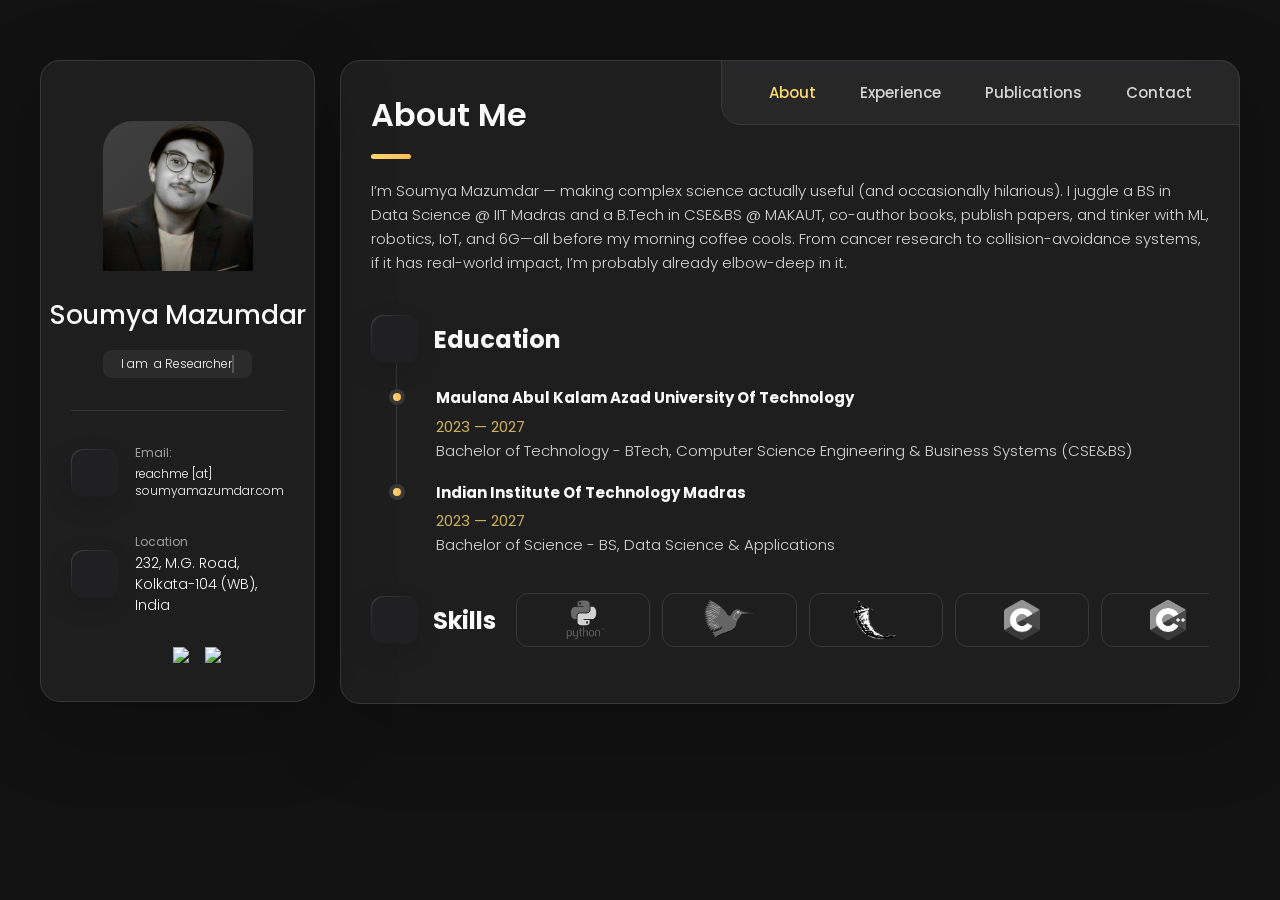
==== commit c607fec4: "Update index.html" ====
--- a/index.html
+++ b/index.html
@@ -1,4 +1,4 @@
-v<!DOCTYPE html>
+<!DOCTYPE html>
 <html lang="en">
 
 <head>
@@ -1189,4 +1189,4 @@
 
 </body>
 
-</html>+</html>
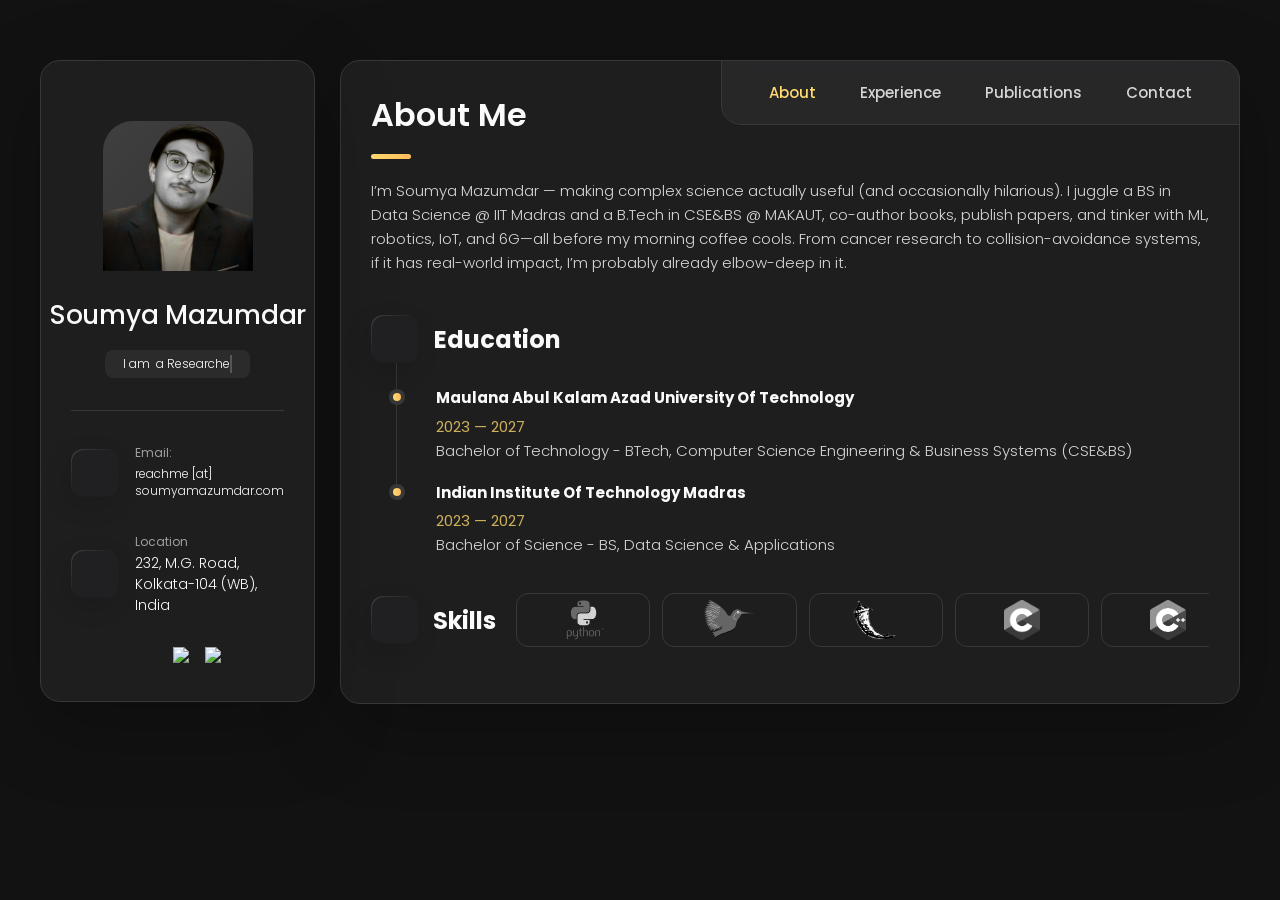
==== commit baeb46e5: "Update index.html" ====
--- a/index.html
+++ b/index.html
@@ -10,7 +10,7 @@
   <!--
     - favicon
   -->
-  <link rel="shortcut icon" href="assets/images/Signature.png" type="image/x-icon">
+  <link rel="icon" href="/favicon.ico" type="image/x-icon">
 
   <!--
     - custom css link
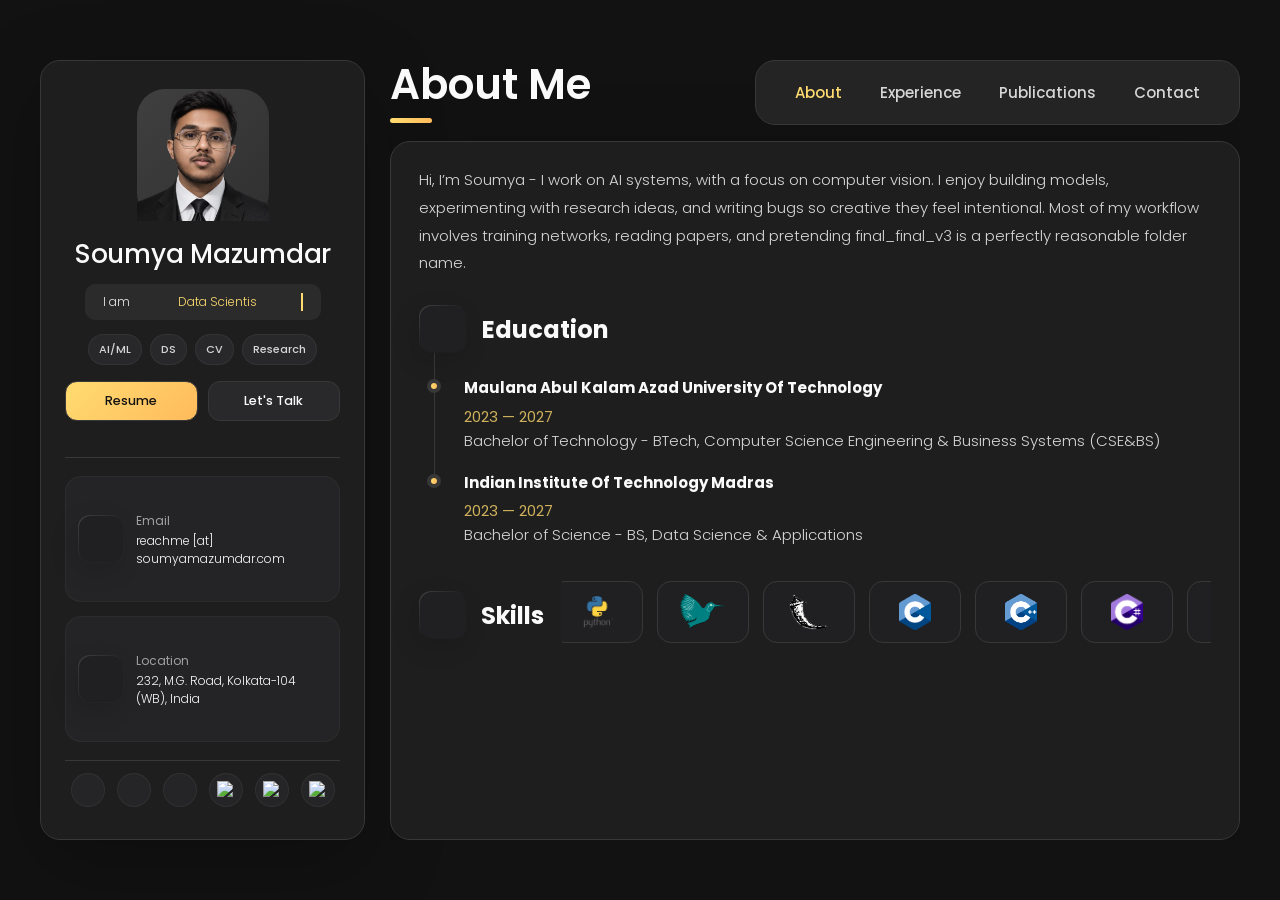
==== commit 6dde2157: "Add files via upload" ====
--- a/index.html
+++ b/index.html
@@ -10,7 +10,7 @@
   <!--
     - favicon
   -->
-  <link rel="icon" href="/favicon.ico" type="image/x-icon">
+  <link rel="shortcut icon" href="assets/images/Signature.png" type="image/x-icon">
 
   <!--
     - custom css link
@@ -23,7 +23,6 @@
   <link rel="preconnect" href="https://fonts.googleapis.com">
   <link rel="preconnect" href="https://fonts.gstatic.com" crossorigin>
   <link href="https://fonts.googleapis.com/css2?family=Poppins:wght@300;400;500;600&display=swap" rel="stylesheet">
-  <link rel="stylesheet" href="style.css">
 
 
 </head>
@@ -40,167 +39,101 @@
       - #SIDEBAR
     -->
 
-    <aside class="sidebar" data-sidebar>
-
-      <div class="sidebar-info">
-
-        <figure class="avatar-box">
-          <img src="assets/images/Signature-removebg-preview.png" alt="Soumya Mazumdar" width="80">
-        </figure>
-
-<div class="info-content">
-  <h1 class="name" title="Soumya Mazumdar">Soumya Mazumdar</h1>
-  <p class="title"><span class="prefix">I am</span><span class="dynamic"></span></p>
-</div>
-
-<style>
-  .title {
-    font-size: 18px;
-    font-weight: 500;
-    color: #555;
-    display: flex;
-    gap: 6px;
-    align-items: center;
-  }
-  .dynamic {
-    border-right: 2px solid #555;
-    white-space: nowrap;
-    overflow: hidden;
-  }
-</style>
-
-<script>
-  const titles = [" a Researcher ", " a Student ", " a Data Scientist ", " a Tech Enthusiast ", " an Author ", " an Innovator ", " an Entrepreneur "];
-  let dynamicElement = document.querySelector(".dynamic");
-  let currentTitle = 0;
-  let charIndex = 0;
-  let isDeleting = false;
-
-  function typeEffect() {
-    let current = titles[currentTitle];
-    if (isDeleting) {
-      dynamicElement.textContent = current.substring(0, charIndex--);
-    } else {
-      dynamicElement.textContent = current.substring(0, charIndex++);
-    }
-
-    if (!isDeleting && charIndex === current.length) {
-      isDeleting = true;
-      setTimeout(typeEffect, 1200); // pause before deleting
-      return;
-    } else if (isDeleting && charIndex === 0) {
-      isDeleting = false;
-      currentTitle = (currentTitle + 1) % titles.length; // move to next
-    }
-
-    setTimeout(typeEffect, isDeleting ? 50 : 100);
-  }
-
-  typeEffect();
-</script>
-
-
-        <button class="info_more-btn" data-sidebar-btn>
-          <span>Show Contacts</span>
-
-          <ion-icon name="chevron-down"></ion-icon>
-        </button>
-
+<aside class="sidebar" data-sidebar>
+  <div class="sidebar-top">
+    <figure class="avatar-box">
+      <img src="assets/images/Photo.png" alt="Soumya Mazumdar" width="80">
+    </figure>
+
+    <div class="info-content">
+      <h1 class="name" title="Soumya Mazumdar">Soumya Mazumdar</h1>
+      <p class="title">
+        <span class="prefix">I am</span>
+        <span class="dynamic"></span>
+      </p>
+
+      <div class="focus-tags">
+        <span>AI/ML</span>
+        <span>DS</span>
+        <span>CV</span>
+        <span>Research</span>
       </div>
 
-      <div class="sidebar-info_more">
-
-        <div class="separator"></div>
-
-        <ul class="contacts-list">
-
-          <li class="contact-item">
-
-            <div class="icon-box">
-              <ion-icon name="mail-outline"></ion-icon>
-            </div>
-
-            <div class="contact-info">
-              <p class="contact-title">
-                Email: <br>
-                <a href="mailto:reachme@soumyamazumdar.com" class="contact-link">reachme [at] soumyamazumdar.com</a>
-              </p>
-
-            </div>
-
-          </li>
-<!--
-          <li class="contact-item">
-
-            <div class="icon-box">
-              <ion-icon name="phone-portrait-outline"></ion-icon>
-            </div>
-
-            <div class="contact-info">
-              <p class="contact-title">Phone</p>
-
-              <a href="tel:+917278422901" class="contact-link">+91 7278 422901</a>
-            </div>
-
-          </li>
--->
-          <li class="contact-item">
-
-            <div class="icon-box">
-              <ion-icon name="location-outline"></ion-icon>
-            </div>
-
-            <div class="contact-info">
-              <p class="contact-title">Location</p>
-
-              <address>232, M.G. Road, Kolkata-104 (WB), India</address>
-            </div>
-
-          </li>
-
-        </ul>
-
-        <div class="separator"></div>
+      <div class="sidebar-actions">
+        <a href="assets/SoumyaMazumdar_CV.pdf" class="sidebar-btn primary" target="_blank">Resume</a>
+        <button class="sidebar-btn secondary chat-btn" id="contact-shortcut" type="button"><span>Let's Talk</span></button>
+      </div>
+    </div>
+  </div>
+
+  <div class="sidebar-bottom">
+    <div class="separator"></div>
+
+    <ul class="contacts-list">
+      <li class="contact-item">
+        <div class="icon-box">
+          <ion-icon name="mail-outline"></ion-icon>
+        </div>
+        <div class="contact-info">
+          <p class="contact-title">Email</p>
+          <a href="mailto:reachme@soumyamazumdar.com" class="contact-link">
+            reachme [at] soumyamazumdar.com
+          </a>
+        </div>
+      </li>
+
+      <li class="contact-item">
+        <div class="icon-box">
+          <ion-icon name="location-outline"></ion-icon>
+        </div>
+        <div class="contact-info">
+          <p class="contact-title">Location</p>
+          <address>232, M.G. Road, Kolkata-104 (WB), India</address>
+        </div>
+      </li>
+    </ul>
+
+    <div class="separator"></div>
 
 <ul class="social-list">
-
   <li class="social-item">
-    <a href="https://www.linkedin.com/in/soumyamazumdar" target="_blank" class="social-link" title="LinkedIn">
+    <a href="https://www.linkedin.com/in/soumyamazumdar" target="_blank" class="social-link">
       <ion-icon name="logo-linkedin"></ion-icon>
     </a>
   </li>
 
   <li class="social-item">
-    <a href="https://www.facebook.com/mazumdarsoumya" target="_blank" class="social-link" title="Facebook">
-      <ion-icon name="logo-facebook"></ion-icon>
-    </a>
-  </li>
-
-  <li class="social-item">
-    <a href="https://www.instagram.com/soumyamazumdar" target="_blank" class="social-link" title="Instagram">
+    <a href="https://www.instagram.com/soumyamazumdar" target="_blank" class="social-link">
       <ion-icon name="logo-instagram"></ion-icon>
     </a>
   </li>
 
   <li class="social-item">
-  <a href="https://orcid.org/0009-0006-3521-9557" target="_blank" class="social-link" title="ORCID">
-    <img class="brand-icon" src="https://cdn.simpleicons.org/orcid/9aa0a6" alt="ORCID">
-  </a>
-</li>
-
-<li class="social-item">
-  <a href="https://www.scopus.com/authid/detail.uri?authorId=59914192700" target="_blank" class="social-link" title="Scopus">
-    <img class="brand-icon" src="https://cdn.simpleicons.org/scopus/9aa0a6" alt="Scopus">
-  </a>
-</li>
-
-      </div>
-
-    </aside>
-
-
-
-
+    <a href="https://github.com/mazumdarsoumya" target="_blank" class="social-link">
+      <ion-icon name="logo-github"></ion-icon>
+    </a>
+  </li>
+
+  <li class="social-item">
+    <a href="https://scholar.google.com/citations?user=04jO_twAAAAJ&hl=en" target="_blank" class="social-link">
+      <img class="brand-icon" src="https://cdn.simpleicons.org/googlescholar/9aa0a6" alt="Google Scholar">
+    </a>
+  </li>
+
+  <li class="social-item">
+    <a href="https://orcid.org/0009-0006-3521-9557" target="_blank" class="social-link">
+      <img class="brand-icon" src="https://cdn.simpleicons.org/orcid/9aa0a6" alt="ORCID">
+    </a>
+  </li>
+
+  <li class="social-item">
+    <a href="https://www.scopus.com/authid/detail.uri?authorId=59914192700" target="_blank" class="social-link">
+      <img class="brand-icon" src="https://cdn.simpleicons.org/scopus/9aa0a6" alt="Scopus">
+    </a>
+  </li>
+</ul>
+</div>
+</aside>
 
     <!--
       - #main-content
@@ -212,341 +145,98 @@
         - #NAVBAR
       -->
 
-      <nav class="navbar">
-
-        <ul class="navbar-list">
-
-          <li class="navbar-item">
-            <button class="navbar-link  active" data-nav-link>About</button>
-          </li>
-
-          <li class="navbar-item">
-            <button class="navbar-link" data-nav-link>Experience</button>
-          </li>
-
-          <li class="navbar-item">
-            <button class="navbar-link" data-nav-link>Publications</button>
-          </li>
-      <!--
-          <li class="navbar-item">
-            <button class="navbar-link" data-nav-link>Projects</button>
-          </li>
-    -->
-          <li class="navbar-item">
-            <button class="navbar-link" data-nav-link>Contact</button>
-          </li>
-
-        </ul>
-
-      </nav>
-
-
-
-
+      <div class="content-topbar">
+  <h2 class="content-page-title" id="content-page-title">About Me</h2>
+
+  <nav class="navbar">
+    <ul class="navbar-list">
+      <li class="navbar-item">
+        <button class="navbar-link active" data-nav-link>About</button>
+      </li>
+
+      <li class="navbar-item">
+        <button class="navbar-link" data-nav-link>Experience</button>
+      </li>
+
+      <li class="navbar-item">
+        <button class="navbar-link" data-nav-link>Publications</button>
+      </li>
+
+      <li class="navbar-item">
+        <button class="navbar-link" data-nav-link>Contact</button>
+      </li>
+    </ul>
+  </nav>
+</div>
 
       <!--
         - #ABOUT
       -->
 
-      <article class="about  active" data-page="about">
-
-        <header>
-          <h2 class="h2 article-title">About me</h2>
-        </header>
-
-        <section class="about-text">
-          <p>
-            I’m Soumya Mazumdar — making complex science actually useful (and occasionally hilarious). I juggle a BS in Data Science @ IIT Madras and a B.Tech in CSE&BS @ MAKAUT, co-author books, publish papers, and tinker with ML, robotics, IoT, and 6G—all before my morning coffee cools. From cancer research to collision-avoidance systems, if it has real-world impact, I’m probably already elbow-deep in it.
-          </p>
-        </section>
-
-
-        <!--
-          - service
-        -->
-
-        <section class="timeline">
-
-          <div class="title-wrapper">
-            <div class="icon-box">
-              <ion-icon name="book-outline"></ion-icon>
-            </div>
-
-            <h3 class="h3">Education</h3>
-          </div>
-
-          <ol class="timeline-list">
-
-            <li class="timeline-item">
-
-              <h4 class="h4 timeline-item-title">Maulana Abul Kalam Azad University of Technology</h4>
-
-              <span>2023 — 2027</span>
-
-              <p class="timeline-text">
-                Bachelor of Technology - BTech, Computer Science Engineering & Business Systems (CSE&BS)
-              </p>
-
-            </li>
-
-            <li class="timeline-item">
-
-              <h4 class="h4 timeline-item-title">Indian Institute of Technology Madras</h4>
-
-              <span>2023 — 2027</span>
-
-              <p class="timeline-text">
-                Bachelor of Science - BS, Data Science & Applications
-              </p>
-
-            </li>
-
-          </ol>
-
-        </section>
-
-<!--
-
-        <section class="testimonials">
-
-          <h3 class="h3 testimonials-title">Testimonials</h3>
-
-          <ul class="testimonials-list has-scrollbar">
-
-            <li class="testimonials-item">
-              <div class="content-card" data-testimonials-item>
-
-                <figure class="testimonials-avatar-box">
-                  <img src="./assets/images/avatar-1.png" alt="Daniel lewis" width="60" data-testimonials-avatar>
-                </figure>
-
-                <h4 class="h4 testimonials-item-title" data-testimonials-title>Daniel lewis</h4>
-
-                <div class="testimonials-text" data-testimonials-text>
-                  <p>
-                    Richard was hired to create a corporate identity. We were very pleased with the work done. She has a
-                    lot of experience
-                    and is very concerned about the needs of client. Lorem ipsum dolor sit amet, ullamcous cididt
-                    consectetur adipiscing
-                    elit, seds do et eiusmod tempor incididunt ut laborels dolore magnarels alia.
-                  </p>
-                </div>
-
-              </div>
-            </li>
-
-            <li class="testimonials-item">
-              <div class="content-card" data-testimonials-item>
-
-                <figure class="testimonials-avatar-box">
-                  <img src="./assets/images/avatar-2.png" alt="Jessica miller" width="60" data-testimonials-avatar>
-                </figure>
-
-                <h4 class="h4 testimonials-item-title" data-testimonials-title>Jessica miller</h4>
-
-                <div class="testimonials-text" data-testimonials-text>
-                  <p>
-                    Richard was hired to create a corporate identity. We were very pleased with the work done. She has a
-                    lot of experience
-                    and is very concerned about the needs of client. Lorem ipsum dolor sit amet, ullamcous cididt
-                    consectetur adipiscing
-                    elit, seds do et eiusmod tempor incididunt ut laborels dolore magnarels alia.
-                  </p>
-                </div>
-
-              </div>
-            </li>
-
-            <li class="testimonials-item">
-              <div class="content-card" data-testimonials-item>
-
-                <figure class="testimonials-avatar-box">
-                  <img src="./assets/images/avatar-3.png" alt="Emily evans" width="60" data-testimonials-avatar>
-                </figure>
-
-                <h4 class="h4 testimonials-item-title" data-testimonials-title>Emily evans</h4>
-
-                <div class="testimonials-text" data-testimonials-text>
-                  <p>
-                    Richard was hired to create a corporate identity. We were very pleased with the work done. She has a
-                    lot of experience
-                    and is very concerned about the needs of client. Lorem ipsum dolor sit amet, ullamcous cididt
-                    consectetur adipiscing
-                    elit, seds do et eiusmod tempor incididunt ut laborels dolore magnarels alia.
-                  </p>
-                </div>
-
-              </div>
-            </li>
-
-            <li class="testimonials-item">
-              <div class="content-card" data-testimonials-item>
-
-                <figure class="testimonials-avatar-box">
-                  <img src="./assets/images/avatar-4.png" alt="Henry william" width="60" data-testimonials-avatar>
-                </figure>
-
-                <h4 class="h4 testimonials-item-title" data-testimonials-title>Henry william</h4>
-
-                <div class="testimonials-text" data-testimonials-text>
-                  <p>
-                    Richard was hired to create a corporate identity. We were very pleased with the work done. She has a
-                    lot of experience
-                    and is very concerned about the needs of client. Lorem ipsum dolor sit amet, ullamcous cididt
-                    consectetur adipiscing
-                    elit, seds do et eiusmod tempor incididunt ut laborels dolore magnarels alia.
-                  </p>
-                </div>
-
-              </div>
-            </li>
-
-          </ul>
-
-        </section>
-        -->
-
-
-        <!--
-
-        <div class="modal-container" data-modal-container>
-
-          <div class="overlay" data-overlay></div>
-
-          <section class="testimonials-modal">
-
-            <button class="modal-close-btn" data-modal-close-btn>
-              <ion-icon name="close-outline"></ion-icon>
-            </button>
-
-            <div class="modal-img-wrapper">
-              <figure class="modal-avatar-box">
-                <img src="./assets/images/avatar-1.png" alt="Daniel lewis" width="80" data-modal-img>
-              </figure>
-
-              <img src="./assets/images/icon-quote.svg" alt="quote icon">
-            </div>
-
-            <div class="modal-content">
-
-              <h4 class="h3 modal-title" data-modal-title>Daniel lewis</h4>
-
-              <time datetime="2021-06-14">14 June, 2021</time>
-
-              <div data-modal-text>
-                <p>
-                  Richard was hired to create a corporate identity. We were very pleased with the work done. She has a
-                  lot of experience
-                  and is very concerned about the needs of client. Lorem ipsum dolor sit amet, ullamcous cididt
-                  consectetur adipiscing
-                  elit, seds do et eiusmod tempor incididunt ut laborels dolore magnarels alia.
-                </p>
-              </div>
-
-            </div>
-</div>
-          </section>
--->
-        
-
-
-        <!--
-          - clients
-        -->
-          <section class="clients">
-          <div class="title-wrapper">
-            <div class="icon-box">
-              <ion-icon name="code-slash-outline"></ion-icon>
-            </div>
-
-            <h3 class="h3">Skills</h3>
-          </div>
-          <ul class="clients-list has-scrollbar">
-                <!-- Core Language -->
-                 <li class="clients-item">
-       <a href="#">
-        <img src="./assets/images/logo-1-color.png" alt="Python" style="height:40px; object-fit:contain;">
-      </a>
-    </li>
-
-    <!-- Documentation -->
-    <li class="clients-item">
-      <a href="#">
-        <img src="./assets/images/logo-2-color.svg" alt="LaTeX Documentation" style="height:40px; object-fit:contain;">
-      </a>
-    </li>
-
-    <!-- Backend -->
-    <li class="clients-item">
-      <a href="#">
-        <img src="./assets/images/logo-9-color.png" alt="Flask Backend" style="height:40px; object-fit:contain;">
-      </a>
-    </li>
-    <li class="clients-item">
-      <a href="#">
-        <img src="./assets/images/logo-7-color.png" alt="C Programming" style="height:40px; object-fit:contain;">
-      </a>
-    </li>
-    <li class="clients-item">
-      <a href="#">
-        <img src="./assets/images/logo-8-color.png" alt="C++ Programming" style="height:40px; object-fit:contain;">
-      </a>
-    </li>
-    <li class="clients-item">
-      <a href="#">
-        <img src="./assets/images/logo-11-color.png" alt="C# Programming" style="height:40px; object-fit:contain;">
-      </a>
-    </li>
-    <!-- Frontend -->
-    <li class="clients-item">
-      <a href="#">
-        <img src="./assets/images/logo-3-color.png" alt="HTML5" style="height:40px; object-fit:contain;">
-      </a>
-    </li>
-    <li class="clients-item">
-      <a href="#">
-        <img src="./assets/images/logo-4-color.webp" alt="CSS3" style="height:40px; object-fit:contain;">
-      </a>
-    </li>
-    <li class="clients-item">
-      <a href="#">
-        <img src="./assets/images/logo-5-color.png" alt="JavaScript" style="height:40px; object-fit:contain;">
-      </a>
-    </li>
-    <li class="clients-item">
-      <a href="#">
-        <img src="./assets/images/logo-6-color.png" alt="Bootstrap" style="height:40px; object-fit:contain;">
-      </a>
-    </li>
-    <li class="clients-item">
-      <a href="#">
-        <img src="./assets/images/logo-10-color.png" alt="MS Office" style="height:40px; object-fit:contain;">
-      </a>
-    </li>
-    <li class="clients-item">
-      <a href="#">
-        <img src="./assets/images/logo-15-color.png" alt="G Suite" style="height:40px; object-fit:contain;">
-      </a>
-    </li>
-    <li class="clients-item">
-      <a href="#">
-        <img src="./assets/images/logo-12-color.png" alt="VS" style="height:40px; object-fit:contain;">
-      </a>
-    </li>
-    <li class="clients-item">
-      <a href="#">
-        <img src="./assets/images/logo-13-color.png" alt="MatLab" style="height:40px; object-fit:contain;">
-      </a>
-    </li>
-    <li class="clients-item">
-      <a href="#">
-        <img src="./assets/images/logo-14-color.svg" alt="NumPY" style="height:40px; object-fit:contain;">
-      </a>
-    </li>
+      <article class="about active" data-page="about">
+
+  <section class="about-intro">
+    <p>
+      Hi, I’m Soumya - I work on AI systems, with a focus on computer vision. I enjoy building models, experimenting with research ideas, and writing bugs so creative they feel intentional. Most of my workflow involves training networks, reading papers, and pretending final_final_v3 is a perfectly reasonable folder name.
+    </p>
+  </section>
+
+  <section class="timeline">
+    <div class="title-wrapper">
+      <div class="icon-box">
+        <ion-icon name="book-outline"></ion-icon>
+      </div>
+      <h3 class="h3">Education</h3>
+    </div>
+
+    <ol class="timeline-list">
+      <li class="timeline-item">
+        <h4 class="h4 timeline-item-title">Maulana Abul Kalam Azad University Of Technology</h4>
+        <span>2023 — 2027</span>
+        <p class="timeline-text">
+          Bachelor of Technology - BTech, Computer Science Engineering &amp; Business Systems (CSE&amp;BS)
+        </p>
+      </li>
+
+      <li class="timeline-item">
+        <h4 class="h4 timeline-item-title">Indian Institute Of Technology Madras</h4>
+        <span>2023 — 2027</span>
+        <p class="timeline-text">
+          Bachelor of Science - BS, Data Science &amp; Applications
+        </p>
+      </li>
+
+    </ol>
+  </section>
+
+  <section class="clients skills-marquee">
+  <div class="title-wrapper">
+    <div class="icon-box">
+      <ion-icon name="code-slash-outline"></ion-icon>
+    </div>
+    <h3 class="h3">Skills</h3>
+  </div>
+
+  <ul class="clients-list">
+    <li class="clients-item"><a href="#"><img src="./assets/images/logo-1-color.png" alt="Python"></a></li>
+    <li class="clients-item"><a href="#"><img src="./assets/images/logo-2-color.svg" alt="LaTeX"></a></li>
+    <li class="clients-item"><a href="#"><img src="./assets/images/logo-9-color.png" alt="Flask"></a></li>
+    <li class="clients-item"><a href="#"><img src="./assets/images/logo-7-color.png" alt="C"></a></li>
+    <li class="clients-item"><a href="#"><img src="./assets/images/logo-8-color.png" alt="C++"></a></li>
+    <li class="clients-item"><a href="#"><img src="./assets/images/logo-11-color.png" alt="C#"></a></li>
+    <li class="clients-item"><a href="#"><img src="./assets/images/logo-3-color.png" alt="HTML5"></a></li>
+    <li class="clients-item"><a href="#"><img src="./assets/images/logo-4-color.webp" alt="CSS3"></a></li>
+    <li class="clients-item"><a href="#"><img src="./assets/images/logo-5-color.png" alt="JavaScript"></a></li>
+    <li class="clients-item"><a href="#"><img src="./assets/images/logo-6-color.png" alt="Bootstrap"></a></li>
+    <li class="clients-item"><a href="#"><img src="./assets/images/logo-10-color.png" alt="MS Office"></a></li>
+    <li class="clients-item"><a href="#"><img src="./assets/images/logo-15-color.png" alt="G Suite"></a></li>
+    <li class="clients-item"><a href="#"><img src="./assets/images/logo-12-color.png" alt="Visual Studio"></a></li>
+    <li class="clients-item"><a href="#"><img src="./assets/images/logo-13-color.png" alt="MATLAB"></a></li>
+    <li class="clients-item"><a href="#"><img src="./assets/images/logo-14-color.svg" alt="NumPy"></a></li>
   </ul>
 </section>
 
-      </article>
+</article>
 
 
 
@@ -686,192 +376,161 @@
   </section>
 </article>
 
-
-
-
-
-
-      <!--
-        - #PORTFOLIO
-      -->
-
 <article class="publications" data-page="publications">
   <header>
     <h2 class="h2 article-title">Publications</h2>
   </header>
 
-  <!-- === FILTER BAR === -->
   <ul class="filter-list">
-  <li class="filter-item"><button class="active" data-filter="all">All</button></li>
-  <li class="filter-item"><button data-filter="Article">Article</button></li>
-  <li class="filter-item"><button data-filter="Book">Book</button></li>
-  <li class="filter-item"><button data-filter="Conference">Conference</button></li>
-  <li class="filter-item"><button data-filter="ArXiv">ArXiv</button></li>
-</ul>
-
-<section class="yearwise">
-
-  <!-- ===== 2025 ===== -->
-  <h3 class="year-heading">2025</h3>
-
-  <!-- 1) Solo -->
-  <ul class="pub-list">
-    <!-- (No solo-author items in 2025) -->
+    <li class="filter-item"><button class="active" data-filter="all">All</button></li>
+    <li class="filter-item"><button data-filter="Journal">Journal</button></li>
+    <li class="filter-item"><button data-filter="Patent">Patent</button></li>
+    <li class="filter-item"><button data-filter="Conference">Conference</button></li>
+    <li class="filter-item"><button data-filter="Book">Book Chapter</button></li>
   </ul>
 
-  <!-- 2) First Author -->
-  <ul class="pub-list">
-
-    <li data-type="Article">
-      <b>Soumya Mazumdar</b>, Itu Chowdhury,
-      “Integration of Machine Learning, Deep Learning, and Internet of Things Technologies for Stress Management and Identification: A Systematic Analysis,”
-      <i>Human Centric Integration of Next Generation Data Science and Blockchain Technology: Advancing Society 5.0 Paradigms</i>, 2025, pp. 407–418.
-    </li>
-
-    <li data-type="Book">
-      Angshuman Majumdar, Itu Chowdhury, <b>Soumya Mazumdar</b>
-      <i>Learning Evolution &amp; Future in Industry 5.0</i>,
-      The Conscience Publication, 2025.
-    </li>
-
-  </ul>
-
-  <!-- 3) Other -->
-  <ul class="pub-list">
-
-    <li data-type="ArXiv">
-      Vineet Kumar Rakesh, <b>Soumya Mazumdar</b>, Tapas Samanta, Sarbajit Pal, Amitabha Das,
-      “Impact of Hyperparameter Optimization on the Accuracy of Lightweight Deep Learning Models for Real-Time Image Classification,”
-      <i>arXiv preprint arXiv:2507.23315</i>, 2025,
-      doi:<a href="https://doi.org/10.48550/ARXIV.2507.23315">10.48550/ARXIV.2507.23315</a>
-    </li>
-
-  </ul>
-
-
-  <!-- ===== 2024 ===== -->
-  <h3 class="year-heading">2024</h3>
-
-  <!-- 1) Solo -->
-  <ul class="pub-list">
-
-    <li data-type="Article">
-      <b>Soumya Mazumdar</b>,
-      “Optical Mapping Methods for Treating Cancer in Low- and Middle-Income Countries like India,”
-      <i>International Journal of Contemporary Medicine</i>, vol. 12, no. 2, June 2024,
-      doi:<a href="https://doi.org/10.37506/qranvz77">10.37506/qranvz77</a>
-    </li>
-
-    <li data-type="Article">
-      <b>Soumya Mazumdar</b>,
-      “AI-POWERED PRODUCT DATA MANAGEMENT IN INDUSTRY 4.0: A BIBLIOGRAPHICAL ANALYSIS,”
-      Unpublished, 2024,
-      doi:<a href="https://doi.org/10.13140/RG.2.2.21326.68161">10.13140/RG.2.2.21326.68161</a>
-    </li>
-
-  </ul>
-
-  <!-- 2) First Author -->
-  <ul class="pub-list">
-
-    <li data-type="Article">
-      <b>Soumya Mazumdar</b>, Hiranmoy Samanta, et al.,
-      “AI Based PDM in Manufacturing Industry 4.0,”
-      <i>International Journal of Engineering Research &amp; Technology (IJERT)</i>, 2024,
-      doi:<a href="https://doi.org/10.17577/IJERTV13IS040310">10.17577/IJERTV13IS040310</a>
-    </li>
-
-    <li data-type="Article">
-      <b>Soumya Mazumdar</b>, et al.,
-      “Collision Avoidance Systems for Vehicle Safety Using Ultrasonic Distance Sensing Eye Blink Sensor and Alcohol Detector,”
-      <i>International Journal of Innovative Science and Research Technology (IJISRT)</i>, Apr. 2024, pp. 684–692,
-      doi:<a href="https://doi.org/10.38124/ijisrt/ijisrt24apr1634">10.38124/ijisrt/ijisrt24apr1634</a>
-    </li>
-
-    <li data-type="Conference">
-      Abhijit Majumder, Biman Ghosh, Srijita Bhattacharyya, <b>Soumya Mazumdar</b>, Hiranmoy Samanta,
-      “Data Driven Approach for Smart Manufacturing Industry 5.0,”
-      <i>National Symposium (Acropolis Institute of Technology &amp; Research)</i>, 2024.
-    </li>
-
-    <li data-type="Article">
-      <b>Soumya Mazumdar</b>, et al.,
-      “Design and Development of Real-Time Code Editor for Collaborative Programming,”
-      <i>International Advanced Research Journal in Science, Engineering and Technology</i>, 2024,
-      doi:<a href="https://doi.org/10.17148/IARJSET.2024.11447">10.17148/IARJSET.2024.11447</a>
-    </li>
-
-    <li data-type="Article">
-      <b>Soumya Mazumdar</b>,
-      “Encouraging Agricultural Innovation,”
-      <i>International Journal of Research Publication and Reviews</i>, 2024.
-    </li>
-
-    <li data-type="Article">
-      <b>Soumya Mazumdar</b>,
-      “Environmental Monitoring,”
-      <i>International Journal of All Research Education and Scientific Methods (IJARESM)</i>, 2024,
-      doi:<a href="https://doi.org/10.56025/IJARESM.2023.120124360">10.56025/IJARESM.2023.120124360</a>
-    </li>
-
-    <li data-type="Article">
-      <b>Soumya Mazumdar</b>, Itu Chowdhury Gupta, et al.,
-      “Influence of AI Technology in Education,”
-      <i>Education, Technology and Sustainability</i>, 2024.
-    </li>
-
-    <li data-type="Article">
-      <b>Soumya Mazumdar</b>, et al.,
-      “MACHINE LEARNING IN THE WORKPLACE AND IN EDUCATION FOR STRESS MANAGEMENT,”
-      <i>International Journal of Progressive Research in Engineering Management and Science (IJPREMS)</i>, 2024.
-    </li>
-
-    <li data-type="Article">
-      <b>Soumya Mazumdar</b>, Shivam Chowdhury, et al.,
-      “Radar System Utilizing Arduino,”
-      <i>International Journal of Research Publication and Reviews</i>, 2024.
-    </li>
-
-    <li data-type="Conference">
-      <b>Soumya Mazumdar</b>, Itu Chowdhury Gupta, et al.,
-      “ROLE OF TECHNOLOGY IN COMBATING CYBER CRIMES,”
-      <i>CYBER CRIMES AND ENVIRONMENTAL SUSTAINABILITY IN INDIA</i>, 2024.
-    </li>
-
-    <li data-type="Conference">
-      <b>Soumya Mazumdar</b>, et al.,
-      “Sustainable Building Practices in Infrastructure,”
-      <i>Third Regional Conclave of IEI Students’ Chapters (Eastern Region)</i>, 2024.
-    </li>
-
-    <li data-type="Article">
-      <b>Soumya Mazumdar</b>,
-      “IOT-ENABLED WIRELESS SENSOR NETWORK-BASED EARLY DETECTION SYSTEM,”
-      <i>International Research Journal of Education and Technology</i>, 2024.
-    </li>
-
-    <li data-type="Conference">
-      <b>Soumya Mazumdar</b>,
-      “Sustainable Practices In Healthcare Facilities,”
-      <i>India@2047 by Maharaja Agrasen College, University of Delhi</i>, 2024.
-    </li>
-
-  </ul>
-
-  <!-- 3) Other -->
-  <ul class="pub-list">
-
-    <li data-type="Article">
-      <b>Soumya Mazumdar</b>, et al.,
-      "IOT-ENABLED SMART MANUFACTURING TECHNOLOGIES IN INDUSTRY 4.0: PATHWAYS AND PRACTICES"
-      <i>International Research Journal of Modernization in Engineering Technology and Science</i>, Apr. 2024,
-      doi:<a href="https://doi.org/10.56726/irjmets54091">10.56726/irjmets54091</a>
-    </li>
-
-  </ul>
-
-</section>
-
+  <section class="yearwise">
+
+    <h3 class="year-heading">2026</h3>
+
+    <ul class="pub-list">
+
+      <li data-type="Journal">
+        Vineet Kumar Rakesh, <b>Soumya Mazumdar</b>, Tapas Samanta, Himanshu Kumar Pandey, Amitabha Das, &amp; Sarbajit Pal,
+        “Analysis of Hyperparameter Optimization Effects on Lightweight Deep Models for Real-Time Image Classification,”
+        <i>Scientific Reports</i>, 2026,
+        doi:<a href="https://doi.org/10.1038/s41598-026-42748-w">10.1038/s41598-026-42748-w</a>
+      </li>
+
+      <li data-type="Journal">
+        Vineet Kumar Rakesh, <b>Soumya Mazumdar</b>, Research Pratim Maity, Sarbajit Pal, Amitabha Das, &amp; Tapas Samanta,
+        “Advancing Talking Head Generation: A Comprehensive Survey of Multi-Modal Methodologies, Datasets, Evaluation Metrics, and Loss Functions,”
+        <i>The Visual Computer</i>, vol. 42, no. 9, 2026,
+        doi:<a href="https://doi.org/10.1007/s00371-025-04232-w">10.1007/s00371-025-04232-w</a>
+      </li>
+
+      <li data-type="Journal">
+        <b>Soumya Mazumdar</b>, Vineet Kumar Rakesh, &amp; Tapas Samanta,
+        “PrivFedTalk: Privacy-Aware Federated Diffusion with Identity-Stable Adapters for Personalized Talking-Head Generation,”
+        <i>IEEE Transactions on Circuits and Systems for Video Technology</i>, under review, 2026.
+        arXiv:<a href="https://arxiv.org/abs/2604.08037">2604.08037</a>
+      </li>
+
+      <li data-type="Journal">
+        Vineet Kumar Rakesh, <b>Soumya Mazumdar</b>, Tapas Samanta, Himanshu Kumar Pandey, Amitabha Das, &amp; Sarbajit Pal,
+        “Adaptive Video Conferencing Under Severe Bandwidth Constraints Using Audio-Driven Talking-Head Reconstruction,”
+        <i>Engineering</i>, under review, 2026.
+        arXiv:<a href="https://arxiv.org/abs/2602.12758">2602.12758</a>
+      </li>
+
+      <li data-type="Journal">
+        Vineet Kumar Rakesh, Abhijit Bhattacharjee, <b>Soumya Mazumdar</b>, Tapas Samanta, Himanshu Kumar Pandey, Amitabha Das, &amp; Sarbajit Pal,
+        “Symbolic Vedic Computation for Low-Resource Talking-Head Generation in Educational Avatars,”
+        <i>IEEE Transactions on Multimedia</i>, under review, 2026.
+        arXiv:<a href="https://arxiv.org/abs/2602.08775">2602.08775</a>
+      </li>
+
+      <li data-type="Journal">
+        Vineet Kumar Rakesh, <b>Soumya Mazumdar</b>, Abhijit Bhattacharjee, Tapas Samanta, Himanshu Kumar Pandey, Amitabha Das, &amp; Sarbajit Pal,
+        “Bandwidth-Aware Performance Analysis of Video Conferencing Platforms,”
+        <i>Multimedia Tools and Applications</i>, under review, 2026.
+      </li>
+    </ul>
+
+    <ul class="pub-list">
+      <li data-type="Patent">
+        <b>Soumya Mazumdar</b>, S. Saha, M. Roy, S. Kundu, P. K. Halder, S. Das, U. Adhikari, &amp; L. Nayak,
+        “Handheld Device for Real-Time Neural Network Analysis,”
+        Patent No. 490413–001, Controller General of Patents, Designs &amp; Trade Marks, Kolkata, 2026.
+        <a href="https://ipindia.gov.in">Official source</a>
+      </li>
+    </ul>
+
+    <ul class="pub-list">
+
+      <li data-type="Conference">
+        <b>Soumya Mazumdar</b>, Vineet Kumar Rakesh, &amp; Tapas Samanta,
+        “BayesFusion-SDF: Probabilistic Signed Distance Fusion with View Planning on CPU,”
+        <i>IEEE 5th International Conference on Intelligent Reality (ICIR 2026)</i>, accepted, 2026.
+        arXiv:<a href="https://arxiv.org/abs/2602.19697">2602.19697</a>
+      </li>
+
+      <li data-type="Conference">
+        Vineet Kumar Rakesh, <b>Soumya Mazumdar</b>, Research Pratim Maity, Tapas Samanta, Himanshu Kumar Pandey, &amp; Amitabha Das,
+        “Empirical Evaluation of State-of-the-Art Talking Head Generation Models,”
+        in <i>International Conference on Recent Advances in Artificial Intelligence &amp; Smart Applications (RAAISA 2025)</i>,
+        Lecture Notes in Networks and Systems, Springer, 2026. Yet to publish.
+      </li>
+
+      <li data-type="Conference">
+        Vineet Kumar Rakesh, Mo Moin, B. Sarkar, <b>Soumya Mazumdar</b>, Tapas Samanta, Himanshu Kumar Pandey, &amp; Amitabha Das,
+        “THGNLR: An Intelligent Application for Automated, Large-Scale Multimodal Human Audio-Video Data Acquisition and Auto-Cleansing,”
+        in <i>International Conference on Advancement of Intelligent Computing in Data Analysis and Knowledge Discovery (AICDAKD 2025)</i>,
+        Lecture Notes in Networks and Systems, Springer, 2026. Yet to publish.
+      </li>
+
+      <li data-type="Conference">
+        <b>Soumya Mazumdar</b> &amp; Vineet Kumar Rakesh,
+        “TempoSyncDiff: Distilled Temporally-Consistent Diffusion for Low-Latency Audio-Driven Talking Head Generation,”
+        <i>19th European Conference on Computer Vision (ECCV 2026)</i>, under review, 2026.
+        arXiv:<a href="https://arxiv.org/abs/2603.06057">2603.06057</a>
+      </li>
+    </ul>
+
+    <ul class="pub-list">
+      <li data-type="Book">
+        <b>Soumya Mazumdar</b> &amp; H. Hosni,
+        “Machine Learning and Deep Learning: Necessary Techniques for Extracting Meaningful Information in Large Databases,”
+        in <i>Next Generation Blockchain for Next Generation Society with Futuristic Technologies</i>,
+        CRC Press (Taylor &amp; Francis), 2026,
+        doi:<a href="https://doi.org/10.1201/9781003620822-20">10.1201/9781003620822-20</a>
+      </li>
+
+      <li data-type="Book">
+        Vineet Kumar Rakesh, <b>Soumya Mazumdar</b>, Research Pratim Maity, Sarbajit Pal, Amitabha Das, &amp; Tapas Samanta,
+        “Transparent and Trustworthy Data Practices for Talking Head Generation: A Comprehensive Survey of Datasets and Ethical Implications,”
+        in <i>Centering Transparency and Trust in Data and AI Ecosystems</i>,
+        IGI Global Scientific Publishing, 2026. Yet to publish.
+      </li>
+    </ul>
+
+    <h3 class="year-heading">2025</h3>
+
+    <ul class="pub-list">
+      <li data-type="Journal">
+        Vineet Kumar Rakesh, <b>Soumya Mazumdar</b>, Research Pratim Maity, Sarbajit Pal, Amitabha Das, &amp; Tapas Samanta,
+        “Quantitative Assessment in Talking Head Generation: A Comprehensive Review of Metrics and Loss Functions,”
+        <i>IET Software</i>, under review, 2025.
+      </li>
+    </ul>
+
+    <ul class="pub-list">
+      <li data-type="Book">
+        <b>Soumya Mazumdar</b>,
+        “Educational Implications of 6G Technology for Society 5.0,”
+        in <i>Human-Centric Integration of 6G-Enabled Technologies for Modern Society</i>,
+        Elsevier, 2025, pp. 255–265,
+        doi:<a href="https://doi.org/10.1016/B978-0-443-27434-3.00017-9">10.1016/B978-0-443-27434-3.00017-9</a>
+      </li>
+
+      <li data-type="Book">
+        <b>Soumya Mazumdar</b> &amp; Itu Chowdhury,
+        “Integration of Machine Learning, Deep Learning, and Internet of Things Technologies for Stress Management and Identification: A Systematic Analysis,”
+        in <i>Human-Centric Integration of Next-Generation Data Science and Blockchain Technology</i>,
+        Elsevier, 2025, pp. 407–418,
+        doi:<a href="https://doi.org/10.1016/B978-0-443-33498-6.00023-6">10.1016/B978-0-443-33498-6.00023-6</a>
+      </li>
+
+      <li data-type="Book">
+        H. Hosni &amp; <b>Soumya Mazumdar</b>,
+        “6G-Enabled Robotics: The Future of Connectivity in Smart Industrial Manufacturing,”
+        in <i>Industrial Robotics in Smart Manufacturing</i>,
+        CRC Press (Taylor &amp; Francis), 2025, pp. 241–258,
+        doi:<a href="https://doi.org/10.1201/9781003614470-12">10.1201/9781003614470-12</a>
+      </li>
+    </ul>
+
+  </section>
 </article>
 
       <!--
@@ -1120,46 +779,45 @@
 
       <article class="contact" data-page="contact">
 
-        <header>
-          <h2 class="h2 article-title">Contact</h2>
-        </header>
-
-        <section class="mapbox" data-mapbox>
-  <figure>
-    <iframe
-      title="Map — R. C. Thakurani Post Office"
-      src="https://www.google.com/maps/embed?pb=!1m18!1m12!1m3!1d3687.1886939537176!2d88.32385237503672!3d22.459542379572394!2m3!1f0!2f0!3f0!3m2!1i1024!2i768!4f13.1!3m3!1m2!1s0x3a027079019d8cbd%3A0x4a111a047cc52caf!2sR%20.C.%20Thakurani%20Post%20Office!5e0!3m2!1sen!2sin!4v1761120021985!5m2!1sen!2sin"
-      loading="lazy"
-      allowfullscreen
-      referrerpolicy="no-referrer-when-downgrade">
-    </iframe>
-  </figure>
-</section>
-
-
-        <section class="contact-form">
-
-          <h3 class="h3 form-title">Contact Form</h3>
-<form id="contact-form" class="form" data-form>
-  <div class="input-wrapper">
-    <input type="text" name="fullname" class="form-input" placeholder="Full name" required>
-    <input type="email" name="email" class="form-input" placeholder="Email address" required>
+  <header>
+    <h2 class="h2 article-title">Contact</h2>
+  </header>
+
+  <div class="contact-layout">
+    <section class="mapbox" data-mapbox>
+      <figure>
+        <iframe
+          title="Map — R. C. Thakurani Post Office"
+          src="https://www.google.com/maps/embed?pb=!1m18!1m12!1m3!1d3687.1886939537176!2d88.32385237503672!3d22.459542379572394!2m3!1f0!2f0!3f0!3m2!1i1024!2i768!4f13.1!3m3!1m2!1s0x3a027079019d8cbd%3A0x4a111a047cc52caf!2sR%20.C.%20Thakurani%20Post%20Office!5e0!3m2!1sen!2sin!4v1761120021985!5m2!1sen!2sin"
+          loading="lazy"
+          allowfullscreen
+          referrerpolicy="no-referrer-when-downgrade">
+        </iframe>
+      </figure>
+    </section>
+
+    <section class="contact-form">
+      <h3 class="h3 form-title">Contact Form</h3>
+
+      <form id="contact-form" class="form" data-form>
+        <div class="input-wrapper">
+          <input type="text" name="fullname" class="form-input" placeholder="Full name" required data-form-input>
+          <input type="email" name="email" class="form-input" placeholder="Email address" required data-form-input>
+        </div>
+
+        <textarea name="message" class="form-input" placeholder="Your message" required data-form-input></textarea>
+
+        <button class="form-btn" type="submit" data-form-btn>
+          <ion-icon name="paper-plane"></ion-icon>
+          <span>Send Message</span>
+        </button>
+      </form>
+
+      <p id="form-status" class="form-status"></p>
+    </section>
   </div>
 
-  <textarea name="message" class="form-input" placeholder="Your Message" required></textarea>
-
-  <button class="form-btn" type="submit">
-    <ion-icon name="paper-plane"></ion-icon>
-    <span>Send Message</span>
-  </button>
-</form>
-
-<p id="form-status" class="form-status"></p>
-
-
-        </section>
-
-      </article>
+</article>
 
     </div>
 
@@ -1189,4 +847,4 @@
 
 </body>
 
-</html>
+</html>
--- a/style.css
+++ b/style.css
@@ -2,59 +2,41 @@
   #style.css
 \*-----------------------------------*/
 
-
-/**
- * copyright 2022 @codewithsadee
- */
-
-
-
-
-
 /*-----------------------------------*\
   #CUSTOM PROPERTY
 \*-----------------------------------*/
 
 :root {
-
-  /**
-   * colors
-   */
-
-  /* gradient */
-
   --bg-gradient-onyx: linear-gradient(
-    to bottom right, 
-    hsl(240, 1%, 25%) 3%, 
+    to bottom right,
+    hsl(240, 1%, 25%) 3%,
     hsl(0, 0%, 19%) 97%
   );
   --bg-gradient-jet: linear-gradient(
-    to bottom right, 
-    hsla(240, 1%, 18%, 0.251) 0%, 
+    to bottom right,
+    hsla(240, 1%, 18%, 0.251) 0%,
     hsla(240, 2%, 11%, 0) 100%
   ), hsl(240, 2%, 13%);
   --bg-gradient-yellow-1: linear-gradient(
-    to bottom right, 
-    hsl(45, 100%, 71%) 0%, 
+    to bottom right,
+    hsl(45, 100%, 71%) 0%,
     hsla(36, 100%, 69%, 0) 50%
   );
   --bg-gradient-yellow-2: linear-gradient(
-    135deg, 
-    hsla(45, 100%, 71%, 0.251) 0%, 
+    135deg,
+    hsla(45, 100%, 71%, 0.251) 0%,
     hsla(35, 100%, 68%, 0) 59.86%
   ), hsl(240, 2%, 13%);
   --border-gradient-onyx: linear-gradient(
-    to bottom right, 
-    hsl(0, 0%, 25%) 0%, 
+    to bottom right,
+    hsl(0, 0%, 25%) 0%,
     hsla(0, 0%, 25%, 0) 50%
   );
   --text-gradient-yellow: linear-gradient(
-    to right, 
-    hsl(45, 100%, 72%), 
+    to right,
+    hsl(45, 100%, 72%),
     hsl(35, 100%, 68%)
   );
-
-  /* solid */
 
   --jet: hsl(0, 0%, 22%);
   --onyx: hsl(240, 1%, 17%);
@@ -69,14 +51,8 @@
   --light-gray-70: hsla(0, 0%, 84%, 0.7);
   --bittersweet-shimmer: hsl(0, 43%, 51%);
 
-  /**
-   * typography
-   */
-
-  /* font-family */
   --ff-poppins: 'Poppins', sans-serif;
 
-  /* font-size */
   --fs-1: 24px;
   --fs-2: 18px;
   --fs-3: 17px;
@@ -86,34 +62,20 @@
   --fs-7: 13px;
   --fs-8: 11px;
 
-  /* font-weight */
   --fw-300: 300;
   --fw-400: 400;
   --fw-500: 500;
   --fw-600: 600;
 
-  /**
-   * shadow
-   */
-  
   --shadow-1: -4px 8px 24px hsla(0, 0%, 0%, 0.25);
   --shadow-2: 0 16px 30px hsla(0, 0%, 0%, 0.25);
   --shadow-3: 0 16px 40px hsla(0, 0%, 0%, 0.25);
   --shadow-4: 0 25px 50px hsla(0, 0%, 0%, 0.15);
   --shadow-5: 0 24px 80px hsla(0, 0%, 0%, 0.25);
 
-  /**
-   * transition
-   */
-
   --transition-1: 0.25s ease;
   --transition-2: 0.5s ease-in-out;
-
-}
-
-
-
-
+}
 
 /*-----------------------------------*\
   #RESET
@@ -126,10 +88,16 @@
 }
 
 a { text-decoration: none; }
-
 li { list-style: none; }
 
-img, ion-icon, a, button, time, span { display: block; }
+img,
+ion-icon,
+a,
+button,
+time,
+span {
+  display: block;
+}
 
 button {
   font: inherit;
@@ -139,7 +107,8 @@
   cursor: pointer;
 }
 
-input, textarea {
+input,
+textarea {
   display: block;
   width: 100%;
   background: none;
@@ -155,11 +124,10 @@
 
 html { font-family: var(--ff-poppins); }
 
-body { background: var(--smoky-black); }
-
-
-
-
+body {
+  background: var(--smoky-black);
+  color: var(--light-gray);
+}
 
 /*-----------------------------------*\
   #REUSED STYLE
@@ -173,6 +141,32 @@
   padding: 15px;
   box-shadow: var(--shadow-1);
   z-index: 1;
+  backdrop-filter: blur(10px);
+}
+
+.sidebar,
+article {
+  transition: transform 0.25s ease, border-color 0.25s ease, box-shadow 0.25s ease;
+}
+
+.sidebar:hover,
+article:hover {
+  border-color: hsla(45, 100%, 72%, 0.18);
+  box-shadow: 0 18px 40px hsla(0, 0%, 0%, 0.28);
+}
+
+article {
+  display: none;
+}
+
+article.active {
+  display: block;
+  animation: fade 0.4s ease;
+}
+
+@keyframes fade {
+  from { opacity: 0; }
+  to { opacity: 1; }
 }
 
 .separator {
@@ -191,7 +185,6 @@
   display: flex;
   justify-content: center;
   align-items: center;
-  font-size: 16px;
   color: var(--orange-yellow-crayola);
   box-shadow: var(--shadow-1);
   z-index: 1;
@@ -208,18 +201,6 @@
 
 .icon-box ion-icon { --ionicon-stroke-width: 35px; }
 
-article { display: none; }
-
-article.active {
-  display: block;
-  animation: fade 0.5s ease backwards;
-}
-
-@keyframes fade {
-  0% { opacity: 0; }
-  100% { opacity: 1; }
-}
-
 .h2,
 .h3,
 .h4,
@@ -229,15 +210,8 @@
 }
 
 .h2 { font-size: var(--fs-1); }
-
 .h3 { font-size: var(--fs-2); }
-
 .h4 { font-size: var(--fs-4); }
-
-.h5 {
-  font-size: var(--fs-7);
-  font-weight: var(--fw-500);
-}
 
 .article-title {
   position: relative;
@@ -256,8 +230,8 @@
 }
 
 .has-scrollbar::-webkit-scrollbar {
-  width: 5px; /* for vertical scrollbar */
-  height: 5px; /* for horizontal scrollbar */
+  width: 5px;
+  height: 5px;
 }
 
 .has-scrollbar::-webkit-scrollbar-track {
@@ -271,30 +245,6 @@
 }
 
 .has-scrollbar::-webkit-scrollbar-button { width: 20px; }
-
-.content-card {
-  position: relative;
-  background: var(--border-gradient-onyx);
-  padding: 15px;
-  padding-top: 45px;
-  border-radius: 14px;
-  box-shadow: var(--shadow-2);
-  cursor: pointer;
-  z-index: 1;
-}
-
-.content-card::before {
-  content: "";
-  position: absolute;
-  inset: 1px;
-  background: var(--bg-gradient-jet);
-  border-radius: inherit;
-  z-index: -1;
-}
-
-
-
-
 
 /*-----------------------------------*\
   #MAIN
@@ -305,10 +255,6 @@
   margin-bottom: 75px;
   min-width: 259px;
 }
-
-
-
-
 
 /*-----------------------------------*\
   #SIDEBAR
@@ -331,9 +277,34 @@
   gap: 15px;
 }
 
+.sidebar-top {
+  display: flex;
+  flex-direction: column;
+  align-items: center;
+  gap: 14px;
+}
+
+.sidebar-bottom {
+  display: flex;
+  flex-direction: column;
+}
+
 .avatar-box {
   background: var(--bg-gradient-onyx);
   border-radius: 20px;
+}
+
+.avatar-box img {
+  transition: transform 0.35s ease;
+}
+
+.avatar-box:hover img {
+  transform: scale(1.03);
+}
+
+.info-content {
+  width: 100%;
+  text-align: center;
 }
 
 .info-content .name {
@@ -350,8 +321,109 @@
   font-size: var(--fs-8);
   font-weight: var(--fw-300);
   width: max-content;
-  padding: 3px 12px;
-  border-radius: 8px;
+  padding: 6px 14px;
+  border-radius: 10px;
+  display: inline-flex;
+  align-items: center;
+  justify-content: center;
+  gap: 8px;
+  min-height: 36px;
+}
+
+.info-content .title .prefix {
+  opacity: 0.9;
+  white-space: nowrap;
+}
+
+.info-content .title .dynamic {
+  display: inline-block;
+  min-width: 165px;
+  white-space: nowrap;
+  color: var(--orange-yellow-crayola);
+  border-right: 2px solid var(--orange-yellow-crayola);
+  padding-right: 4px;
+  overflow: hidden;
+  transition: opacity 0.35s ease;
+  animation: caret-blink 0.8s steps(1) infinite;
+}
+
+@keyframes caret-blink {
+  50% { border-color: transparent; }
+}
+
+.mini-bio {
+  margin: 14px auto 0;
+  max-width: 250px;
+  font-size: 12.5px;
+  line-height: 1.65;
+  color: var(--light-gray-70);
+}
+
+.focus-tags {
+  display: flex;
+  flex-wrap: wrap;
+  justify-content: center;
+  gap: 8px;
+  margin-top: 14px;
+}
+
+.focus-tags span {
+  padding: 6px 10px;
+  border-radius: 999px;
+  font-size: 11px;
+  font-weight: 500;
+  color: var(--light-gray);
+  background: hsla(240, 2%, 18%, 0.75);
+  border: 1px solid hsla(0, 0%, 100%, 0.05);
+}
+
+.sidebar-actions {
+  display: grid;
+  grid-template-columns: 1fr 1fr;
+  gap: 10px;
+  margin-top: 16px;
+  width: 100%;
+}
+
+.sidebar-btn {
+  display: flex;
+  align-items: center;
+  justify-content: center;
+  padding: 10px 12px;
+  border-radius: 12px;
+  font-size: 12.5px;
+  font-weight: 500;
+  border: 1px solid var(--jet);
+  transition: transform 0.2s ease, border-color 0.2s ease, opacity 0.2s ease;
+}
+
+.sidebar-btn:hover {
+  transform: translateY(-2px);
+}
+
+.sidebar-btn.primary {
+  background: linear-gradient(
+    135deg,
+    hsl(45, 100%, 72%),
+    hsl(35, 100%, 68%)
+  );
+  color: var(--smoky-black);
+}
+
+.sidebar-btn.secondary {
+  background: hsla(240, 2%, 18%, 0.75);
+  color: var(--white-2);
+}
+
+.chat-btn {
+  display: flex;
+  align-items: center;
+  justify-content: center;
+  gap: 8px;
+}
+
+.chat-btn ion-icon {
+  font-size: 16px;
 }
 
 .info_more-btn {
@@ -374,15 +446,8 @@
   inset: 1px;
   border-radius: inherit;
   background: var(--bg-gradient-jet);
-  transition: var(--transition-1);
   z-index: -1;
 }
-
-.info_more-btn:hover,
-.info_more-btn:focus { background: var(--bg-gradient-yellow-1); }
-
-.info_more-btn:hover::before,
-.info_more-btn:focus::before { background: var(--bg-gradient-yellow-2); }
 
 .info_more-btn span { display: none; }
 
@@ -410,6 +475,13 @@
   gap: 16px;
 }
 
+.sidebar-bottom .contact-item {
+  padding: 12px;
+  border-radius: 16px;
+  background: hsla(240, 2%, 18%, 0.45);
+  border: 1px solid hsla(0, 0%, 100%, 0.04);
+}
+
 .contact-info {
   max-width: calc(100% - 50px);
   width: calc(100% - 50px);
@@ -431,24 +503,44 @@
 
 .social-list {
   display: flex;
-  justify-content: flex-start;
+  flex-wrap: wrap;
+  justify-content: center;
   align-items: center;
-  gap: 15px;
+  gap: 12px;
   padding-bottom: 4px;
-  padding-left: 7px;
+  padding-left: 0;
 }
 
 .social-item .social-link {
   color: var(--light-gray-70);
   font-size: 18px;
-}
-
-
-.social-item .social-link:hover { color: var(--light-gray); }
-
-
-
-
+  width: 34px;
+  height: 34px;
+  display: flex;
+  align-items: center;
+  justify-content: center;
+  border-radius: 50%;
+  background: hsla(240, 2%, 18%, 0.55);
+  border: 1px solid hsla(0, 0%, 100%, 0.05);
+  transition: transform 0.2s ease, color 0.2s ease, opacity 0.2s ease;
+}
+
+.social-item .social-link:hover {
+  transform: translateY(-2px);
+  color: var(--orange-yellow-crayola);
+}
+
+.social-link .brand-icon {
+  width: 18px;
+  height: 18px;
+  display: block;
+  transition: transform 0.2s ease, opacity 0.2s ease;
+}
+
+.social-link:hover .brand-icon {
+  transform: scale(1.1);
+  opacity: 0.9;
+}
 
 /*-----------------------------------*\
   #NAVBAR
@@ -487,289 +579,31 @@
 
 .navbar-link.active { color: var(--orange-yellow-crayola); }
 
-
-
-
-
 /*-----------------------------------*\
   #ABOUT
 \*-----------------------------------*/
 
-.about .article-title { margin-bottom: 15px; }
-
-.about-text {
+.about-intro {
+  width: 100%;
+  margin-bottom: 28px;
+}
+
+.about-intro p {
+  display: block;
+  width: 100%;
+  max-width: 100%;
   color: var(--light-gray);
   font-size: var(--fs-6);
   font-weight: var(--fw-300);
-  line-height: 1.6;
-}
-
-.about-text p { margin-bottom: 15px; }
-
-
-
-/**
- * #service 
- */
-
-.service { margin-bottom: 35px; }
-
-.service-title { margin-bottom: 20px; }
-
-.service-list {
-  display: grid;
-  grid-template-columns: 1fr;
-  gap: 20px;
-}
-
-.service-item {
-  position: relative;
-  background: var(--border-gradient-onyx);
-  padding: 20px;
-  border-radius: 14px;
-  box-shadow: var(--shadow-2);
-  z-index: 1;
-}
-
-.service-item::before {
-  content: "";
-  position: absolute;
-  inset: 1px;
-  background: var(--bg-gradient-jet);
-  border-radius: inherit;
-  z-index: -1;
-}
-
-.service-icon-box { margin-bottom: 10px; }
-
-.service-icon-box img { margin: auto; }
-
-.service-content-box { text-align: center; }
-
-.service-item-title { margin-bottom: 7px; }
-
-.service-item-text {
-  color: var(--light-gray);
-  font-size: var(--fs-6);
-  font-weight: var(--fw-3);
-  line-height: 1.6;
-}
-
-
-/**
- * #testimonials 
- */
-
-.testimonials { margin-bottom: 30px; }
-
-.testimonials-title { margin-bottom: 20px; }
-
-.testimonials-list {
-  display: flex;
-  justify-content: flex-start;
-  align-items: flex-start;
-  gap: 15px;
-  margin: 0 -15px;
-  padding: 25px 15px;
-  padding-bottom: 35px;
-  overflow-x: auto;
-  scroll-behavior: smooth;
-  overscroll-behavior-inline: contain;
-  scroll-snap-type: inline mandatory;
-}
-
-.testimonials-item {
-  min-width: 100%;
-  scroll-snap-align: center;
-}
-
-.testimonials-avatar-box {
-  position: absolute;
-  top: 0;
-  left: 0;
-  transform: translate(15px, -25px);
-  background: var(--bg-gradient-onyx);
-  border-radius: 14px;
-  box-shadow: var(--shadow-1);
-}
-
-.testimonials-item-title { margin-bottom: 7px; }
-
-.testimonials-text {
-  color: var(--light-gray);
-  font-size: var(--fs-6);
-  font-weight: var(--fw-300);
-  line-height: 1.6;
-  display: -webkit-box;
-  line-clamp: 4;
-  -webkit-line-clamp: 4;
-  -webkit-box-orient: vertical;
-  overflow: hidden;
-}
-
-
-/**
- * #testimonials-modal
- */
-
-.modal-container {
-  position: fixed;
-  top: 0;
-  left: 0;
-  width: 100%;
-  height: 100%;
-  display: flex;
-  justify-content: center;
-  align-items: center;
-  overflow-y: auto;
-  overscroll-behavior: contain;
-  z-index: 20;
-  pointer-events: none;
-  visibility: hidden;
-}
-
-.modal-container::-webkit-scrollbar { display: none; }
-
-.modal-container.active {
-  pointer-events: all;
-  visibility: visible;
-}
-
-.overlay {
-  position: fixed;
-  top: 0;
-  left: 0;
-  width: 100%;
-  height: 100vh;
-  background: hsl(0, 0%, 5%);
-  opacity: 0;
-  visibility: hidden;
-  pointer-events: none;
-  z-index: 1;
-  transition: var(--transition-1);
-}
-
-.overlay.active {
-  opacity: 0.8;
-  visibility: visible;
-  pointer-events: all;
-}
-
-.testimonials-modal {
-  background: var(--eerie-black-2);
-  position: relative;
-  padding: 15px;
-  margin: 15px 12px;
-  border: 1px solid var(--jet);
-  border-radius: 14px;
-  box-shadow: var(--shadow-5);
-  transform: scale(1.2);
-  opacity: 0;
-  transition: var(--transition-1);
-  z-index: 2;
-}
-
-.modal-container.active .testimonials-modal {
-  transform: scale(1);
-  opacity: 1;
-}
-
-.modal-close-btn {
-  position: absolute;
-  top: 15px;
-  right: 15px;
-  background: var(--onyx);
-  border-radius: 8px;
-  width: 32px;
-  height: 32px;
-  display: flex;
-  justify-content: center;
-  align-items: center;
-  color: var(--white-2);
-  font-size: 18px;
-  opacity: 0.7;
-}
-
-.modal-close-btn:hover,
-.modal-close-btn:focus { opacity: 1; }
-
-.modal-close-btn ion-icon { --ionicon-stroke-width: 50px; }
-
-.modal-avatar-box {
-  background: var(--bg-gradient-onyx);
-  width: max-content;
-  border-radius: 14px;
-  margin-bottom: 15px;
-  box-shadow: var(--shadow-2);
-}
-
-.modal-img-wrapper > img { display: none; }
-
-.modal-title { margin-bottom: 4px; }
-
-.modal-content time {
-  font-size: var(--fs-6);
-  color: var(--light-gray-70);
-  font-weight: var(--fw-300);
-  margin-bottom: 10px;
-}
-
-.modal-content p {
-  color: var(--light-gray);
-  font-size: var(--fs-6);
-  font-weight: var(--fw-300);
-  line-height: 1.6;
-}
-
-
-/**
- * #clients 
- */
-
-.clients { margin-bottom: 15px; }
-
-.clients-list {
-  display: flex;
-  justify-content: flex-start;
-  align-items: flex-start;
-  gap: 15px;
-  margin: 0 -15px;
-  padding: 25px;
-  padding-bottom: 25px;
-  overflow-x: auto;
-  scroll-behavior: smooth;
-  overscroll-behavior-inline: contain;
-  scroll-snap-type: inline mandatory;
-  scroll-padding-inline: 25px;
-}
-
-.clients-item {
-  min-width: 50%;
-  scroll-snap-align: start;
-}
-
-.clients-item img {
-  width: 100%;
-  filter: grayscale(1);
-  transition: var(--transition-1);
-}
-
-.clients-item img:hover { filter: grayscale(0); }
-
-
-
-
+  line-height: 1.85;
+  white-space: normal;
+  overflow-wrap: anywhere;
+  word-break: normal;
+}
 
 /*-----------------------------------*\
-  #RESUME
+  #TIMELINE
 \*-----------------------------------*/
-
-.article-title { margin-bottom: 30px; }
-
-
-/**
- * education and experience 
- */
 
 .timeline { margin-bottom: 30px; }
 
@@ -829,294 +663,126 @@
   line-height: 1.6;
 }
 
-
-/**
- * skills 
- */
-
-.skills-title { margin-bottom: 20px; }
-
-.skills-list { padding: 20px; }
-
-
-.skills-item:not(:last-child) { margin-bottom: 15px; }
-
-.skill .title-wrapper {
+/*-----------------------------------*\
+  #SKILLS
+\*-----------------------------------*/
+
+.clients { margin-bottom: 15px; }
+
+.skills-marquee {
+  display: grid;
+  grid-template-columns: auto minmax(0, 1fr);
+  align-items: center;
+  gap: 18px;
+  width: 100%;
+  margin-top: 10px;
+}
+
+.skills-marquee .title-wrapper {
+  margin: 0;
   display: flex;
   align-items: center;
-  gap: 5px;
-  margin-bottom: 8px;
-}
-
-.skill .title-wrapper data {
-  color: var(--light-gray);
-  font-size: var(--fs-7);
-  font-weight: var(--fw-300);
-}
-
-.skill-progress-bg {
-  background: var(--jet);
+  gap: 14px;
+}
+
+.skills-marquee .clients-list {
+  min-width: 0;
   width: 100%;
-  height: 8px;
-  border-radius: 10px;
-}
-
-.skill-progress-fill {
-  background: var(--text-gradient-yellow);
-  height: 100%;
-  border-radius: inherit;
-}
-
-
-
-
+  display: flex;
+  align-items: center;
+  gap: 14px;
+  margin: 0;
+  padding: 4px 2px 10px;
+  overflow-x: auto;
+  overflow-y: hidden;
+  scroll-behavior: smooth;
+  scrollbar-width: none;
+  -ms-overflow-style: none;
+  cursor: grab;
+  user-select: none;
+}
+
+.skills-marquee .clients-list::-webkit-scrollbar {
+  display: none;
+}
+
+.skills-marquee .clients-list.dragging {
+  cursor: grabbing;
+  scroll-behavior: auto;
+}
+
+.skills-marquee .clients-item {
+  flex: 0 0 auto;
+  min-width: 92px;
+  transition: transform 0.25s ease, border-color 0.25s ease;
+}
+
+.skills-marquee .clients-item:hover {
+  transform: translateY(-4px);
+}
+
+.skills-marquee .clients-item a {
+  display: flex;
+  align-items: center;
+  justify-content: center;
+  width: 92px;
+  height: 62px;
+  border-radius: 14px;
+  background: var(--eerie-black-1);
+  border: 1px solid var(--jet);
+}
+
+.skills-marquee .clients-item img {
+  width: auto;
+  height: 36px;
+  max-width: 56px;
+  object-fit: contain;
+  filter: grayscale(0);
+}
 
 /*-----------------------------------*\
-  #PORTFOLIO
+  #PUBLICATIONS
 \*-----------------------------------*/
 
 .filter-list { display: none; }
 
-.filter-select-box {
-  position: relative;
-  margin-bottom: 25px;
-}
-
-.filter-select {
-  background: var(--eerie-black-2);
-  color: var(--light-gray);
-  display: flex;
-  justify-content: space-between;
-  align-items: center;
-  width: 100%;
-  padding: 12px 16px;
-  border: 1px solid var(--jet);
-  border-radius: 14px;
-  font-size: var(--fs-6);
-  font-weight: var(--fw-300);
-}
-
-.filter-select.active .select-icon { transform: rotate(0.5turn); }
-
-.select-list {
-  background: var(--eerie-black-2);
-  position: absolute;
-  top: calc(100% + 6px);
-  width: 100%;
-  padding: 6px;
-  border: 1px solid var(--jet);
-  border-radius: 14px;
-  z-index: 2;
-  opacity: 0;
-  visibility: hidden;
-  pointer-events: none;
-  transition: 0.15s ease-in-out;
-}
-
-.filter-select.active + .select-list {
-  opacity: 1;
-  visibility: visible;
-  pointer-events: all;
-}
-
-.select-item button {
-  background: var(--eerie-black-2);
-  color: var(--light-gray);
-  font-size: var(--fs-6);
-  font-weight: var(--fw-300);
-  text-transform: capitalize;
-  width: 100%;
-  padding: 8px 10px;
-  border-radius: 8px;
-}
-
-.select-item button:hover { --eerie-black-2: hsl(240, 2%, 20%); }
-
-.project-list {
-  display: grid;
-  grid-template-columns: 1fr;
-  gap: 30px;
-  margin-bottom: 10px;
-}
-
-.project-item { display: none; }
-
-.project-item.active {
-  display: block;
-  animation: scaleUp 0.25s ease forwards;
-}
-
-@keyframes scaleUp {
-  0% { transform: scale(0.5); }
-  100% { transform: scale(1); }
-}
-
-.project-item > a { width: 100%; }
-
-.project-img {
-  position: relative;
-  width: 100%;
-  height: 200px;
-  border-radius: 16px;
-  overflow: hidden;
-  margin-bottom: 15px;
-}
-
-.project-img::before {
-  content: "";
-  position: absolute;
-  top: 0;
-  left: 0;
-  width: 100%;
-  height: 100%;
-  background: transparent;
-  z-index: 1;
-  transition: var(--transition-1);
-}
-
-.project-item > a:hover .project-img::before { background: hsla(0, 0%, 0%, 0.5); }
-
-.project-item-icon-box {
-  --scale: 0.8;
-
-  background: var(--jet);
-  color: var(--orange-yellow-crayola);
-  position: absolute;
-  top: 50%;
-  left: 50%;
-  transform: translate(-50%, -50%) scale(var(--scale));
-  font-size: 20px;
-  padding: 18px;
-  border-radius: 12px;
-  opacity: 0;
-  z-index: 1;
-  transition: var(--transition-1);
-}
-
-.project-item > a:hover .project-item-icon-box {
-  --scale: 1;
-  opacity: 1;
-}
-
-.project-item-icon-box ion-icon { --ionicon-stroke-width: 50px; }
-
-.project-img img {
-  width: 100%;
-  height: 100%;
-  object-fit: cover;
-  transition: var(--transition-1);
-}
-
-.project-item > a:hover img { transform: scale(1.1); }
-
-.project-title,
-.project-category { margin-left: 10px; }
-
-.project-title {
-  color: var(--white-2);
-  font-size: var(--fs-5);
-  font-weight: var(--fw-400);
-  text-transform: capitalize;
-  line-height: 1.3;
-}
-
-.project-category {
-  color: var(--light-gray-70);
-  font-size: var(--fs-6);
-  font-weight: var(--fw-300);
-}
-
-
-
-
-
-/*-----------------------------------*\
-  #BLOG
-\*-----------------------------------*/
-
-.blog-posts { margin-bottom: 10px; }
-
-.blog-posts-list {
-  display: grid;
-  grid-template-columns: 1fr;
-  gap: 20px;
-}
-
-.blog-post-item > a {
-  position: relative;
-  background: var(--border-gradient-onyx);
-  height: 100%;
-  box-shadow: var(--shadow-4);
-  border-radius: 16px;
-  z-index: 1;
-}
-
-.blog-post-item > a::before {
-  content: "";
-  position: absolute;
-  inset: 1px;
-  border-radius: inherit;
-  background: var(--eerie-black-1);
-  z-index: -1;
-}
-
-.blog-banner-box {
-  width: 100%;
-  height: 200px;
-  border-radius: 12px;
-  overflow: hidden;
-}
-
-.blog-banner-box img {
-  width: 100%;
-  height: 100%;
-  object-fit: cover;
-  transition: var(--transition-1);
-}
-
-.blog-post-item > a:hover .blog-banner-box img { transform: scale(1.1); }
-
-.blog-content { padding: 15px; }
-
-.blog-meta {
-  display: flex;
-  justify-content: flex-start;
-  align-items: center;
-  gap: 7px;
-  margin-bottom: 10px;
-}
-
-.blog-meta :is(.blog-category, time) {
-  color: var(--light-gray-70);
-  font-size: var(--fs-6);
-  font-weight: var(--fw-300);
-}
-
-.blog-meta .dot {
-  background: var(--light-gray-70);
-  width: 4px;
-  height: 4px;
-  border-radius: 4px;
-}
-
-.blog-item-title {
-  margin-bottom: 10px;
-  line-height: 1.3;
-  transition: var(--transition-1);
-}
-
-.blog-post-item > a:hover .blog-item-title { color: var(--orange-yellow-crayola); }
-
-.blog-text {
-  color: var(--light-gray);
-  font-size: var(--fs-6);
-  font-weight: var(--fw-300);
+.publications .year-heading {
+  color: #f0c674;
+  font-size: 1.2rem;
+  border-bottom: 1px solid #333;
+  padding-bottom: 0.3rem;
+  margin-top: 2rem;
+}
+
+.pub-list {
+  list-style: none;
+  padding-left: 0;
+  margin-top: 1rem;
+}
+
+.pub-list li {
+  background: #1e1e1e;
+  color: #ccc;
+  margin-bottom: 1rem;
+  padding: 0.8rem 1rem;
+  border-radius: 6px;
   line-height: 1.6;
-}
-
-
-
-
+  transition: background 0.3s ease, color 0.3s ease;
+}
+
+.pub-list li:hover {
+  background: #2a2a2a;
+  color: #fff;
+}
+
+.pub-list i {
+  color: #999;
+}
+
+.pub-list b {
+  color: #4da6ff;
+  font-weight: 600;
+}
 
 /*-----------------------------------*\
   #CONTACT
@@ -1148,8 +814,8 @@
 .input-wrapper {
   display: grid;
   grid-template-columns: 1fr;
-  gap: 25px;
-  margin-bottom: 25px;
+  gap: 20px;
+  margin-bottom: 20px;
 }
 
 .form-input {
@@ -1209,7 +875,6 @@
 .form-btn ion-icon { font-size: 16px; }
 
 .form-btn:hover { background: var(--bg-gradient-yellow-1); }
-
 .form-btn:hover::before { background: var(--bg-gradient-yellow-2); }
 
 .form-btn:disabled {
@@ -1218,78 +883,50 @@
 }
 
 .form-btn:disabled:hover { background: var(--border-gradient-onyx); }
-
 .form-btn:disabled:hover::before { background: var(--bg-gradient-jet); }
 
-.social-list {
-  display: flex;
-  gap: 12px; /* keeps spacing even */
-}
-
-.social-link .brand-icon {
-  width: 20px;
-  height: 20px;
-  display: block;
-  transition: transform .2s ease, opacity .2s ease;
-  /* color is encoded in the URL (#9aa0a6). Change to your theme color if you want */
-}
-
-.social-link:hover .brand-icon {
-  transform: scale(1.1);
-  opacity: 0.9;
-}
-
-
-
-
+.form-status {
+  margin-top: 15px;
+  font-size: 15px;
+  font-weight: 500;
+  text-align: center;
+  transition: all 0.4s ease;
+  opacity: 0;
+}
+
+.form-status.show { opacity: 1; }
+
+.form-status.success {
+  color: #00ff9d;
+  text-shadow: 0 0 6px rgba(0, 255, 157, 0.6);
+}
+
+.form-status.error {
+  color: #ff5555;
+  text-shadow: 0 0 6px rgba(255, 85, 85, 0.6);
+}
+
+.form-status.loading {
+  color: #f1c40f;
+  animation: pulse 1s infinite;
+}
+
+@keyframes pulse {
+  0% { opacity: 0.6; }
+  50% { opacity: 1; }
+  100% { opacity: 0.6; }
+}
 
 /*-----------------------------------*\
   #RESPONSIVE
 \*-----------------------------------*/
 
-/**
- * responsive larger than 450px screen
- */
-
 @media (min-width: 450px) {
-
-  /**
-   * client
-   */
-
   .clients-item { min-width: calc(33.33% - 10px); }
-
-
-
-  /**
-   * #PORTFOLIO, BLOG 
-   */
-
-  .project-img,
-  .blog-banner-box { height: auto; }
-
-}
-
-
-
-
-
-/**
- * responsive larger than 580px screen
- */
+}
 
 @media (min-width: 580px) {
-
-  /**
-   * CUSTOM PROPERTY
-   */
-
   :root {
-
-    /**
-     * typography
-     */
-
     --fs-1: 32px;
     --fs-2: 24px;
     --fs-3: 26px;
@@ -1297,16 +934,10 @@
     --fs-6: 15px;
     --fs-7: 15px;
     --fs-8: 12px;
-
-  }
-
-
-
-  /**
-   * #REUSED STYLE
-   */
-
-  .sidebar, article {
+  }
+
+  .sidebar,
+  article {
     width: 520px;
     margin-inline: auto;
     padding: 30px;
@@ -1329,23 +960,11 @@
     font-size: 18px;
   }
 
-
-
-  /**
-   * #MAIN
-   */
-
   main {
     margin-top: 60px;
     margin-bottom: 100px;
   }
 
-
-
-  /**
-   * #SIDEBAR
-   */
-
   .sidebar {
     max-height: 180px;
     margin-bottom: 30px;
@@ -1360,7 +979,6 @@
   .avatar-box img { width: 120px; }
 
   .info-content .name { margin-bottom: 15px; }
-
   .info-content .title { padding: 5px 18px; }
 
   .info_more-btn {
@@ -1385,156 +1003,11 @@
     width: calc(100% - 64px);
   }
 
-
-
-  /**
-   * #NAVBAR
-   */
-
   .navbar { border-radius: 20px 20px 0 0; }
 
   .navbar-list { gap: 20px; }
 
   .navbar-link { --fs-8: 14px; }
-
-
-
-  /**
-   * #ABOUT
-   */
-
-  .about .article-title { margin-bottom: 20px; }
-
-  .about-text { margin-bottom: 40px; }
-
-  /* service */
-
-  .service-item {
-    display: flex;
-    justify-content: flex-start;
-    align-items: flex-start;
-    gap: 18px;
-    padding: 30px;
-  }
-
-  .service-icon-box {
-    margin-bottom: 0;
-    margin-top: 5px;
-  }
-
-  .service-content-box { text-align: left; }
-
-  /* testimonials */
-
-  .testimonials-title { margin-bottom: 25px; }
-
-  .testimonials-list {
-    gap: 30px;
-    margin: 0 -30px;
-    padding: 30px;
-    padding-bottom: 35px;
-  }
-
-  .content-card {
-    padding: 30px;
-    padding-top: 25px;
-  }
-
-  .testimonials-avatar-box {
-    transform: translate(30px, -30px);
-    border-radius: 20px;
-  }
-
-  .testimonials-avatar-box img { width: 80px; }
-
-  .testimonials-item-title {
-    margin-bottom: 10px;
-    margin-left: 95px;
-  }
-
-  .testimonials-text {
-    line-clamp: 2;
-    -webkit-line-clamp: 2;
-  }
-
-  /* testimonials modal */
-
-  .modal-container { padding: 20px; }
-
-  .testimonials-modal {
-    display: flex;
-    justify-content: flex-start;
-    align-items: stretch;
-    gap: 25px;
-    padding: 30px;
-    border-radius: 20px;
-  }
-
-  .modal-img-wrapper {
-    display: flex;
-    flex-direction: column;
-    align-items: center;
-  }
-
-  .modal-avatar-box {
-    border-radius: 18px;
-    margin-bottom: 0;
-  }
-
-  .modal-avatar-box img { width: 65px; }
-
-  .modal-img-wrapper > img {
-    display: block;
-    flex-grow: 1;
-    width: 35px;
-  }
-
-  /* clients */
-
-  .clients-list {
-    gap: 50px;
-    margin: 0 -30px;
-    padding: 45px;
-    scroll-padding-inline: 45px;
-  }
-
-  .clients-item { min-width: calc(33.33% - 35px); }
-
-
-
-  /**
-   * #RESUME
-   */
-
-  .timeline-list { margin-left: 65px; }
-
-  .timeline-item:not(:last-child)::before { left: -40px; }
-
-  .timeline-item::after {
-    height: 8px;
-    width: 8px;
-    left: -43px;
-  }
-
-  .skills-item:not(:last-child) { margin-bottom: 25px; }
-
-
-
-  /**
-   * #PORTFOLIO, BLOG
-   */
-
-  .project-img, .blog-banner-box { border-radius: 16px; }
-
-  .blog-posts-list { gap: 30px; }
-
-  .blog-content { padding: 25px; }
-
-
-
-  /**
-   * #CONTACT
-   */
 
   .mapbox {
     height: 380px;
@@ -1556,151 +1029,39 @@
   }
 
   .form-btn ion-icon { font-size: 18px; }
-
-}
-
-
-
-
-
-/**
- * responsive larger than 768px screen
- */
+}
 
 @media (min-width: 768px) {
-
-  /**
-   * REUSED STYLE
-   */
-
-  .sidebar, article { width: 700px; }
-
-  .has-scrollbar::-webkit-scrollbar-button { width: 100px; }
-
-
-
-  /**
-   * SIDEBAR
-   */
+  .sidebar,
+  article { width: 700px; }
 
   .contacts-list {
     grid-template-columns: 1fr 1fr;
     gap: 30px 15px;
   }
 
-
-
-  /**
-   * NAVBAR
-   */
-
   .navbar-link { --fs-8: 15px; }
 
-
-
-  /**
-   * ABOUT
-   */
-
-  /* testimonials modal */
-
-  .testimonials-modal {
-    gap: 35px;
-    max-width: 680px;
-  }
-
-  .modal-avatar-box img { width: 80px; }
-
-
-
-  /**
-   * PORTFOLIO
-   */
-
   .article-title { padding-bottom: 20px; }
-
-  .filter-select-box { display: none; }
-
-  .filter-list {
-    display: flex;
-    justify-content: flex-start;
-    align-items: center;
-    gap: 25px;
-    padding-left: 5px;
-    margin-bottom: 30px;
-  }
-
-  .filter-item button {
-    color: var(--light-gray);
-    font-size: var(--fs-5);
-    transition: var(--transition-1);
-  }
-
-  .filter-item button:hover { color: var(--light-gray-70); }
-
-  .filter-item button.active { color: var(--orange-yellow-crayola); }
-
-  /* portfolio and blog grid */
-
-  .project-list, .blog-posts-list { grid-template-columns: 1fr 1fr; }
-
-
-
-  /**
-   * CONTACT
-   */
-
-  .input-wrapper { grid-template-columns: 1fr 1fr; }
 
   .form-btn {
     width: max-content;
     margin-left: auto;
   }
-  
-}
-
-
-
-
-
-/**
- * responsive larger than 1024px screen
- */
+}
 
 @media (min-width: 1024px) {
-
-  /**
-   * CUSTOM PROPERTY
-   */
-
   :root {
-
-    /**
-    * shadow
-    */
-
     --shadow-1: -4px 8px 24px hsla(0, 0%, 0%, 0.125);
     --shadow-2: 0 16px 30px hsla(0, 0%, 0%, 0.125);
     --shadow-3: 0 16px 40px hsla(0, 0%, 0%, 0.125);
-
-  }
-
-
-
-  /**
-   * REUSED STYLE
-   */
-
-  .sidebar, article {
+  }
+
+  .sidebar,
+  article {
     width: 950px;
     box-shadow: var(--shadow-5);
   }
-
-
-
-  /**
-   * MAIN 
-   */
 
   main { margin-bottom: 60px; }
 
@@ -1709,12 +1070,6 @@
     width: max-content;
     margin: auto;
   }
-
-
-
-  /**
-   * NAVBAR
-   */
 
   .navbar {
     position: absolute;
@@ -1734,364 +1089,631 @@
   }
 
   .navbar-link { font-weight: var(--fw-500); }
-
-
-
-  /**
-   * ABOUT
-   */
-
-  /* service */
-
-  .service-list {
-    grid-template-columns: 1fr 1fr;
-    gap: 20px 25px;
-  }
-
-  /* testimonials */
-
-  .testimonials-item { min-width: calc(50% - 15px); }
-
-  /* clients */
-
-  .clients-item { min-width: calc(25% - 38px); }
-
-
-
-  /**
-   * PORTFOLIO
-   */
-
-  .project-list { grid-template-columns: repeat(3, 1fr); }
-
-
-
-  /**
-   * BLOG
-   */
-
-  .blog-banner-box { height: 230px; }
-
-}
-
-
-
-
-
-/**
- * responsive larger than 1250px screen
- */
+}
 
 @media (min-width: 1250px) {
-
-  /**
-   * RESET
-   */
+  html,
+  body {
+    height: 100%;
+    overflow: hidden;
+  }
 
   body::-webkit-scrollbar { width: 20px; }
-
   body::-webkit-scrollbar-track { background: var(--smoky-black); }
 
   body::-webkit-scrollbar-thumb {
     border: 5px solid var(--smoky-black);
     background: hsla(0, 0%, 100%, 0.1);
     border-radius: 20px;
-    box-shadow: inset 1px 1px 0 hsla(0, 0%, 100%, 0.11),
-                inset -1px -1px 0 hsla(0, 0%, 100%, 0.11);
-  }
-
-  body::-webkit-scrollbar-thumb:hover { background: hsla(0, 0%, 100%, 0.15); }
-
-  body::-webkit-scrollbar-button { height: 60px; }
-
-
-
-  /**
-   * REUSED STYLE
-   */
-
-  .sidebar, article { width: auto; }
-
-  article { min-height: 100%; }
-
-
-
-  /**
-   * MAIN
-   */
+  }
+
+  .sidebar,
+  article { width: auto; }
 
   main {
     max-width: 1200px;
-    margin-inline: auto;
+    height: calc(100vh - 120px);
+    margin: 60px auto;
     display: flex;
-    justify-content: center;
     align-items: stretch;
     gap: 25px;
   }
 
+  .sidebar,
   .main-content {
-    min-width: 75%;
-    width: 75%;
-    margin: 0;
-  }
-
-
-
-  /**
-   * SIDEBAR
-   */
+    height: 100%;
+  }
 
   .sidebar {
     position: sticky;
     top: 60px;
-    max-height: max-content;
+    width: 325px;
+    min-width: 325px;
+    max-height: none !important;
+    height: calc(100vh - 120px);
+    margin-bottom: 0;
+    padding: 28px 24px;
+    overflow: hidden;
+    display: grid;
+    grid-template-rows: auto 1fr;
+    gap: 18px;
+  }
+
+  .sidebar-top {
+    flex-direction: column;
+    align-items: center;
+    gap: 14px;
+  }
+
+  .avatar-box {
+    border-radius: 28px;
+  }
+
+  .avatar-box img {
+    width: 132px;
+    display: block;
+  }
+
+  .info-content {
+    display: block !important;
+    width: 100%;
+    text-align: center;
+  }
+
+  .info-content .name {
+    color: var(--white-2);
+    text-align: center;
+    margin: 0 0 10px;
+    white-space: nowrap;
+  }
+
+  .info-content .title {
+    display: inline-flex;
+    align-items: center;
+    justify-content: center;
+    margin: 0 auto;
+    width: max-content;
+  }
+
+  .info_more-btn {
+    display: none;
+  }
+
+  .sidebar-info_more {
+    display: flex !important;
+    flex-direction: column;
+    justify-content: space-between;
+    opacity: 1 !important;
+    visibility: visible !important;
+    flex: 1 1 auto;
+    min-height: 0;
+    margin-top: 18px;
+  }
+
+  .sidebar-bottom {
+    display: grid;
+    grid-template-rows: auto 1fr auto;
+    min-height: 0;
+  }
+
+  .contacts-list {
+    grid-template-columns: 1fr;
+    gap: 14px;
+  }
+
+  .contact-item {
+    gap: 12px;
+  }
+
+  .contact-title {
+    text-transform: none !important;
+    line-height: 1.6;
+    text-align: left;
+  }
+
+  .contact-info {
+    max-width: calc(100% - 52px);
+    width: calc(100% - 52px);
+  }
+
+  .contact-info :is(.contact-link, time, address) {
+    font-size: 12px;
+    font-weight: var(--fw-300);
+    line-height: 1.45;
+  }
+
+  .contact-info .contact-link {
+    white-space: normal !important;
+    overflow: visible !important;
+    text-overflow: clip !important;
+    word-break: break-word;
+  }
+
+  .separator {
+    margin: 18px 0;
+  }
+
+  .separator:last-of-type {
+    margin: 18px 0 12px;
+    opacity: 1;
+  }
+
+  .social-list {
+    justify-content: center;
+    gap: 12px;
+    padding-left: 0;
+    margin-top: auto;
+  }
+
+  .main-content {
+    min-width: 0;
+    width: calc(100% - 350px);
+    display: flex;
+    flex-direction: column;
+    overflow: hidden;
+  }
+
+  .content-topbar {
+    display: flex;
+    align-items: center;
+    justify-content: space-between;
+    gap: 24px;
+    margin-bottom: 16px;
+    flex: 0 0 auto;
+    position: relative;
+    z-index: 8;
+  }
+
+  .content-page-title {
+    color: var(--white-2);
+    font-size: 42px;
+    font-weight: 600;
+    line-height: 1.1;
+    margin: 0;
+    position: relative;
+    padding-bottom: 14px;
+  }
+
+  .content-page-title::after {
+    content: "";
+    position: absolute;
+    left: 0;
+    bottom: 0;
+    width: 42px;
+    height: 5px;
+    border-radius: 5px;
+    background: var(--text-gradient-yellow);
+  }
+
+  .navbar {
+    position: static;
+    width: max-content;
+    margin-left: auto;
+    margin-bottom: 0;
+    border-radius: 20px;
+    padding: 0 18px;
+    box-shadow: none;
+    flex: 0 0 auto;
+    z-index: 3;
+  }
+
+  .navbar-list {
+    gap: 24px;
+    padding: 0 14px;
+  }
+
+  .navbar-link {
+    font-weight: var(--fw-500);
+  }
+
+  article {
+    flex: 1 1 auto;
+    min-height: 0;
+    height: auto;
+    overflow-y: auto;
+    overscroll-behavior: contain;
+    padding: 24px 28px 28px;
+    scroll-padding-top: 95px;
+  }
+
+  article.active {
+    display: block;
+  }
+
+  article::-webkit-scrollbar {
+    width: 8px;
+  }
+
+  article::-webkit-scrollbar-track {
+    background: transparent;
+  }
+
+  article::-webkit-scrollbar-thumb {
+    background: hsla(0, 0%, 100%, 0.12);
+    border-radius: 20px;
+  }
+
+  .main-content article > header {
+    display: none;
+  }
+
+  .contact-layout {
+    min-height: calc(100% - 10px);
+    display: grid;
+    grid-template-columns: 1fr 1.05fr;
+    gap: 24px;
+    align-items: stretch;
+  }
+
+  .mapbox {
     height: 100%;
+    min-height: 360px;
     margin-bottom: 0;
-    padding-top: 60px;
-    z-index: 1;
-  }
-
-  .sidebar-info { flex-direction: column; }
-
-  .avatar-box img { width: 150px; }
+    width: 100%;
+  }
+
+  .contact-form {
+    margin-bottom: 0;
+    display: flex;
+    flex-direction: column;
+    justify-content: center;
+    width: 100%;
+  }
+
+  .form {
+    display: flex;
+    flex-direction: column;
+    justify-content: center;
+    height: 100%;
+    width: 100%;
+  }
+
+  .form-status {
+    text-align: left;
+  }
+}
+
+@media (max-width: 767px) {
+  .skills-marquee {
+    grid-template-columns: 1fr;
+    align-items: stretch;
+  }
+
+  /* keep navbar visible, hide only duplicate title */
+  .content-topbar {
+    display: block;
+  }
+
+  .content-page-title {
+    display: none;
+  }
+
+  .sidebar {
+    max-height: none !important;
+    overflow: visible;
+    padding: 16px;
+    border-radius: 20px;
+    background: linear-gradient(
+      135deg,
+      hsla(240, 2%, 14%, 0.95),
+      hsla(240, 2%, 10%, 0.95)
+    );
+    box-shadow: 0 14px 32px hsla(0, 0%, 0%, 0.28);
+  }
+
+  .sidebar-top {
+    display: flex;
+    flex-direction: row;
+    align-items: center;
+    gap: 14px;
+  }
+
+  .avatar-box {
+    border-radius: 18px;
+    flex-shrink: 0;
+  }
+
+  .avatar-box img {
+    width: 78px;
+    border-radius: 18px;
+  }
+
+  .info-content {
+    display: block !important;
+    text-align: left !important;
+    width: 100%;
+  }
 
   .info-content .name {
-    white-space: nowrap;
+    font-size: 23px;
+    line-height: 1.2;
+    margin: 0 0 8px;
+    white-space: normal;
+  }
+
+  .info-content .title {
+    justify-content: flex-start;
+    width: fit-content;
+    min-height: 34px;
+    padding: 6px 10px;
+    border-radius: 10px;
+  }
+
+  .info-content .title .dynamic {
+    min-width: 120px;
+  }
+
+  .mini-bio,
+  .focus-tags,
+  .sidebar-actions,
+  .contacts-list,
+  .sidebar-bottom .separator {
+    display: none !important;
+  }
+
+  .sidebar-bottom {
+    display: block !important;
+    margin-top: 12px;
+  }
+
+  .social-list {
+    display: flex !important;
+    justify-content: flex-start;
+    align-items: center;
+    gap: 10px;
+    padding-left: 92px;
+    padding-bottom: 0;
+    margin-top: 2px;
+  }
+
+  .social-item .social-link {
+    width: 32px;
+    height: 32px;
+    font-size: 15px;
+    background: hsla(240, 2%, 18%, 0.85);
+  }
+
+  .social-link .brand-icon {
+    width: 16px;
+    height: 16px;
+  }
+
+  article {
+    padding: 18px;
+    padding-bottom: 105px;
+    border-radius: 20px;
+  }
+
+  .article-title {
+    margin-bottom: 14px;
+  }
+
+  .timeline-item-title {
+    font-size: 16px;
+    line-height: 1.4;
+  }
+
+  .timeline-text,
+  .about-intro p,
+  .pub-list li {
+    font-size: 14px;
+    line-height: 1.7;
+  }
+
+  .mapbox {
+    height: 220px;
+    border-radius: 16px;
+  }
+
+  .contact-form {
+    margin-top: 18px;
+  }
+
+  .navbar {
+    position: fixed;
+    left: 12px;
+    right: 12px;
+    width: auto;
+    bottom: 12px;
+    border-radius: 18px;
+    background: hsla(240, 2%, 13%, 0.88);
+    backdrop-filter: blur(16px);
+    -webkit-backdrop-filter: blur(16px);
+    border: 1px solid hsla(0, 0%, 100%, 0.06);
+    box-shadow: 0 10px 28px hsla(0, 0%, 0%, 0.24);
+    z-index: 999;
+  }
+
+  .navbar-list {
+    display: grid;
+    grid-template-columns: repeat(4, 1fr);
+    gap: 6px;
+    padding: 8px;
+  }
+
+  .navbar-item {
+    width: 100%;
+  }
+
+  .navbar-link {
+    width: 100%;
     text-align: center;
-  }
-
-  .info-content .title { margin: auto; }
-
-  .info_more-btn { display: none; }
-
-  .sidebar-info_more {
-    opacity: 1;
-    visibility: visible;
-  }
-
-  .contacts-list { grid-template-columns: 1fr; }
-
-  .contact-info :is(.contact-link) {
-    white-space: nowrap;
-    overflow: hidden;
-    text-overflow: ellipsis;
-  }
-
-  .contact-info :is(.contact-link, time, address) {
-    --fs-7: 14px;
-    font-weight: var(--fw-300);
-  }
-
-  .separator:last-of-type {
-    margin: 15px 0;
-    opacity: 0;
-  }
-
-  .social-list { justify-content: center; }
-
-
-
-  /**
-	 * RESUME
-	 */
-
-  .timeline-text { max-width: 700px; }
-
-}
-
-/* Put the Skills header and the logos on ONE line */
-section.clients{
-  display: flex;
-  align-items: center;
-  gap: 16px;
-  margin-bottom: 20px; /* space under the row */
-}
-
-/* Header (icon + title) same look as Education */
-.clients .title-wrapper{
-  display: flex;
-  align-items: center;
-  gap: 14px;
-  margin: 0;
-  flex: 0 0 auto;         /* don't stretch */
-}
-
-/* One-line, scrollable logo row */
-.clients .clients-list{
-  display: flex;
-  flex-wrap: nowrap;      /* single row */
-  gap: 12px;
-  flex: 1 1 auto;         /* take remaining width */
-  overflow-x: auto;
-  -webkit-overflow-scrolling: touch;
-  scroll-snap-type: x proximity;
-  list-style: none;
-  margin: 0;              /* remove default UL spacing */
-  padding: 6px 4px;
-}
-.clients .clients-item{
-  flex: 0 0 auto;
-  scroll-snap-align: start;
-}
-.clients .clients-item a{
-  display: flex;
-  align-items: center;
-  justify-content: center;
-  padding: 6px 10px;
-  background: var(--eerie-black-2);
-  border: 1px solid var(--jet);
-  border-radius: 12px;
-}
-.clients .clients-item img{
-  height: 40px;           /* move inline style to CSS */
-  display: block;
-  object-fit: contain;
-}
-
-/* Stack on very small screens if you want */
-@media (max-width: 520px){
-  section.clients{
-    flex-direction: column;
-    align-items: stretch;
-    gap: 10px;
-  }
-}
-  
-
-/* === Publications readability fix === */
-.filter-list {
-  display: flex;
-  flex-wrap: wrap;
-  gap: 0.8rem;
-  margin: 1rem 0 2rem 0;
-  padding-left: 0;
-}
-
-.filter-item button {
-  background-color: #1e1e1e;
-  border: 1px solid #444;
-  color: #ccc;
-  padding: 6px 14px;
-  border-radius: 6px;
-  cursor: pointer;
-  font-size: 0.9rem;
-  transition: 0.3s ease;
-}
-
-.filter-item button:hover {
-  background-color: #333;
-  color: #fff;
-}
-
-.filter-item button.active {
-  background-color: #f0c674;
-  color: #111;
-  border-color: #f0c674;
-}
-
-.year-heading {
-  color: #f0c674;
-  font-size: 1.2rem;
-  border-bottom: 1px solid #333;
-  padding-bottom: 0.3rem;
-  margin-top: 2rem;
-}
-
-.pub-list {
-  list-style: none;
-  padding-left: 1rem;
-  margin-top: 1rem;
-}
-
-.pub-list li {
-  background: #1e1e1e;
-  color: #ccc;
-  margin-bottom: 1rem;
-  padding: 0.8rem 1rem;
-  border-radius: 6px;
-  line-height: 1.6;
-  transition: background 0.3s ease, color 0.3s ease;
-}
-
-.pub-list li:hover {
-  background: #2a2a2a;
-  color: #fff;
-}
-
-.pub-list i {
-  color: #999;
-}
-
-.pub-list b {
-  color: #4da6ff;
-  font-weight: 600;
-}
-
-/* Form status messages */
-.form-status {
-  margin-top: 15px;
-  font-size: 15px;
-  font-weight: 500;
-  text-align: center;
-  transition: all 0.4s ease;
-  opacity: 0;
-}
-
-.form-status.show {
-  opacity: 1;
-}
-
-.form-status.success {
-  color: #00ff9d;
-  text-shadow: 0 0 6px rgba(0, 255, 157, 0.6);
-}
-
-.form-status.error {
-  color: #ff5555;
-  text-shadow: 0 0 6px rgba(255, 85, 85, 0.6);
-}
-
-.form-status.loading {
-  color: #f1c40f;
-  animation: pulse 1s infinite;
-}
-
-@keyframes pulse {
-  0% { opacity: 0.6; }
-  50% { opacity: 1; }
-  100% { opacity: 0.6; }
-}
-/* === Email Contact Style Override === */
-/* === Email Contact Adjustments === */
-.contact-title {
-  text-transform: none !important;
-  line-height: 1.6;
-  text-align: left;
-}
-
-.contact-link {
-  text-transform: none !important;
-  color: var(--white-2);
-  font-size: 10px;          /* smaller font size */
-  text-decoration: none;
-  display: inline-block;
-  margin-top: 4px;
-  word-break: break-all;    /* ensures long emails wrap instead of cutting off */
-  white-space: normal;      /* allow wrapping */
-}
-
-.contact-link:hover {
-  color: var(--orange-yellow-crayola);
-  text-decoration: underline;
-}
-/* === Fix email truncation on wide screens === */
-@media (min-width: 1250px) {
-  .contact-info .contact-link {
-    white-space: normal !important;   /* allow wrapping */
-    overflow: visible !important;      /* don't cut off */
-    text-overflow: clip !important;    /* no ellipsis */
-    word-break: break-word;            /* wrap mid-word if needed */
-    font-size: 12px !important;        /* smaller text as requested */
+    padding: 12px 6px;
+    border-radius: 12px;
+    font-size: 12px;
+    font-weight: 500;
+  }
+
+  .navbar-link.active {
+    background: hsla(45, 100%, 72%, 0.14);
+    color: var(--orange-yellow-crayola);
+  }
+
+  main {
+    margin-bottom: 95px;
+  }
+}
+
+@media (min-width: 768px) and (max-width: 1249px) {
+  .sidebar {
+    max-height: none !important;
+    overflow: visible;
+    width: 100%;
+    padding: 24px;
+    border-radius: 24px;
+  }
+
+  .sidebar-top {
+    display: flex;
+    flex-direction: row;
+    align-items: center;
+    gap: 22px;
+  }
+
+  .avatar-box {
+    flex-shrink: 0;
+    border-radius: 22px;
+  }
+
+  .avatar-box img {
+    width: 108px;
+    border-radius: 22px;
+  }
+
+  .info-content {
+    display: block !important;
+    text-align: left !important;
+    flex: 1;
+  }
+
+  .info-content .name {
+    margin: 0 0 10px;
+    font-size: 30px;
+    line-height: 1.2;
+    white-space: normal;
+  }
+
+  .info-content .title {
+    justify-content: flex-start;
+    margin: 0;
+    min-height: 36px;
+  }
+
+  .mini-bio {
+    max-width: none;
+    margin: 12px 0 0;
+    font-size: 13px;
+  }
+
+  .focus-tags {
+    justify-content: flex-start;
+    margin-top: 14px;
+  }
+
+  .sidebar-actions {
+    max-width: 340px;
+    margin-top: 16px;
+  }
+
+  .sidebar-bottom {
+    margin-top: 24px;
+  }
+
+  .contacts-list {
+    display: grid;
+    grid-template-columns: 1fr 1fr;
+    gap: 14px;
+  }
+
+  .sidebar-bottom .contact-item {
+    padding: 12px;
+    border-radius: 16px;
+    background: hsla(240, 2%, 18%, 0.45);
+    border: 1px solid hsla(0, 0%, 100%, 0.04);
+  }
+
+  .social-list {
+    justify-content: flex-start;
+    padding-left: 0;
+    gap: 12px;
+  }
+
+  .content-topbar {
+    display: flex;
+    align-items: center;
+    justify-content: space-between;
+    gap: 18px;
+    margin-bottom: 16px;
+  }
+
+  .content-page-title {
+    display: block;
+    margin: 0;
+    font-size: 34px;
+    line-height: 1.1;
+  }
+
+  .navbar {
+    position: static;
+    width: auto;
+    border-radius: 18px;
+    padding: 0 14px;
+    background: hsla(240, 2%, 13%, 0.82);
+    backdrop-filter: blur(14px);
+    -webkit-backdrop-filter: blur(14px);
+    border: 1px solid hsla(0, 0%, 100%, 0.06);
+    box-shadow: none;
+  }
+
+  .navbar-list {
+    gap: 12px;
+    padding: 0 8px;
+  }
+
+  .navbar-link {
+    padding: 14px 10px;
+    font-size: 14px;
+    font-weight: 500;
+  }
+
+  article {
+    width: 100%;
+    padding: 24px;
+    border-radius: 24px;
+  }
+
+  .main-content {
+    width: 100%;
+  }
+
+  .main-content article > header {
+    display: none;
+  }
+
+  .timeline-item-title {
+    font-size: 18px;
     line-height: 1.4;
   }
-}
+
+  .timeline-text,
+  .about-intro p,
+  .pub-list li {
+    font-size: 15px;
+    line-height: 1.75;
+  }
+
+  .contact-layout {
+    display: grid;
+    grid-template-columns: 1fr;
+    gap: 22px;
+  }
+
+  .mapbox {
+    height: 300px;
+    border-radius: 18px;
+  }
+
+  main {
+    margin-bottom: 70px;
+  }
+}
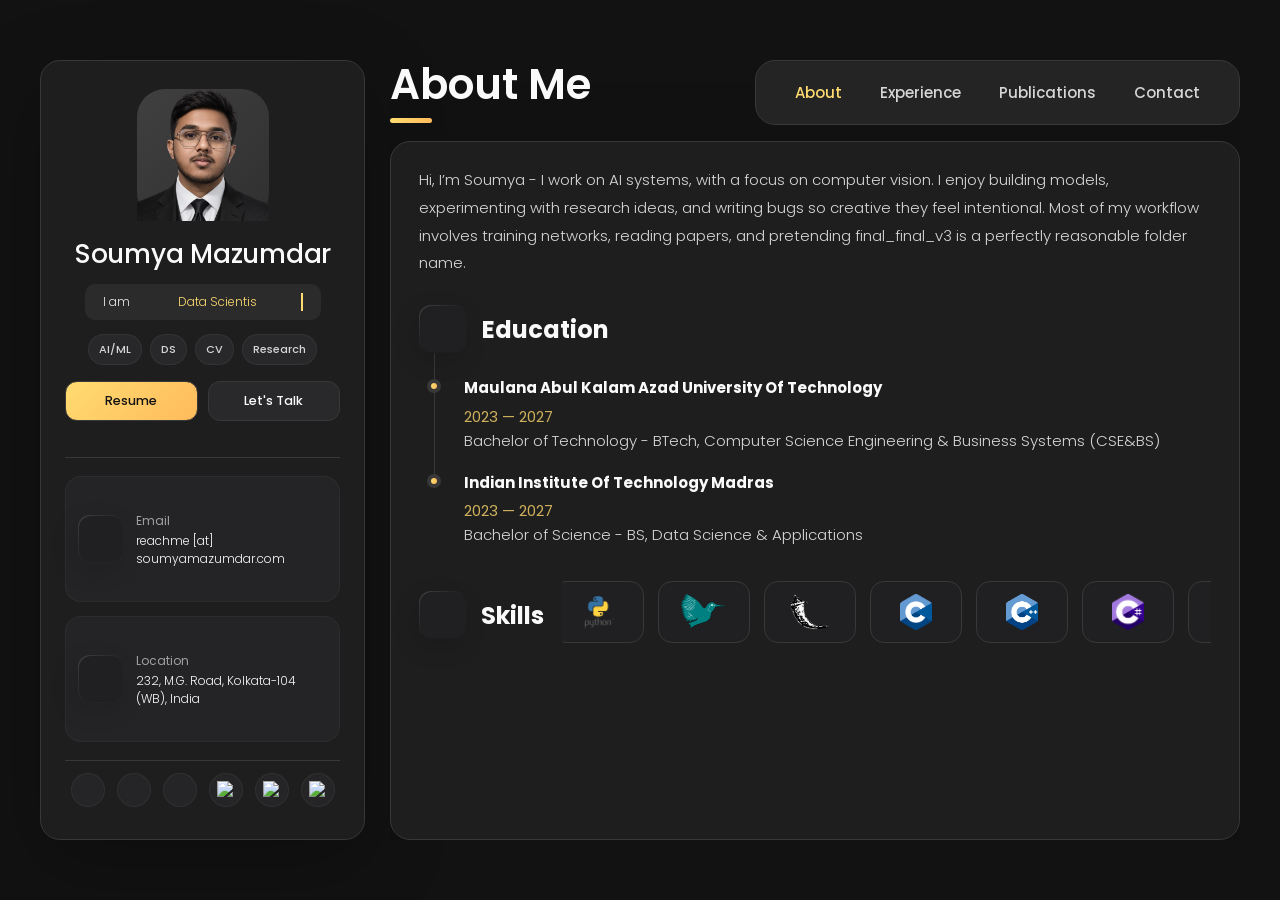
==== commit 9400cb1a: "Update index.html" ====
--- a/index.html
+++ b/index.html
@@ -386,153 +386,162 @@
     <li class="filter-item"><button data-filter="Journal">Journal</button></li>
     <li class="filter-item"><button data-filter="Patent">Patent</button></li>
     <li class="filter-item"><button data-filter="Conference">Conference</button></li>
-    <li class="filter-item"><button data-filter="Book">Book Chapter</button></li>
+    <li class="filter-item"><button data-filter="Book">Book</button></li>
+    <li class="filter-item"><button data-filter="Book Chapter">Book Chapter</button></li>
+    <li class="filter-item"><button data-filter="arXiv">arXiv</button></li>
   </ul>
 
   <section class="yearwise">
 
-    <h3 class="year-heading">2026</h3>
-
+    <h3 class="year-heading">Journal</h3>
     <ul class="pub-list">
-
       <li data-type="Journal">
-        Vineet Kumar Rakesh, <b>Soumya Mazumdar</b>, Tapas Samanta, Himanshu Kumar Pandey, Amitabha Das, &amp; Sarbajit Pal,
+        V. K. Rakesh, <b>S. Mazumdar</b>, R. P. Maity, S. Pal, A. Das, &amp; T. Samanta,
+        “Advancing Talking Head Generation: A Comprehensive Survey of Multi-Modal Methodologies, Datasets, Evaluation Metrics, and Loss Functions,”
+        <i>The Visual Computer</i>, vol. 42, no. 9, 2026.
+        doi:<a href="https://doi.org/10.1007/s00371-025-04232-w" target="_blank" rel="noopener noreferrer">10.1007/s00371-025-04232-w</a>
+      </li>
+
+      <li data-type="Journal">
+        V. K. Rakesh, <b>S. Mazumdar</b>, T. Samanta, H. K. Pandey, A. Das, &amp; S. Pal,
         “Analysis of Hyperparameter Optimization Effects on Lightweight Deep Models for Real-Time Image Classification,”
-        <i>Scientific Reports</i>, 2026,
-        doi:<a href="https://doi.org/10.1038/s41598-026-42748-w">10.1038/s41598-026-42748-w</a>
-      </li>
-
-      <li data-type="Journal">
-        Vineet Kumar Rakesh, <b>Soumya Mazumdar</b>, Research Pratim Maity, Sarbajit Pal, Amitabha Das, &amp; Tapas Samanta,
-        “Advancing Talking Head Generation: A Comprehensive Survey of Multi-Modal Methodologies, Datasets, Evaluation Metrics, and Loss Functions,”
-        <i>The Visual Computer</i>, vol. 42, no. 9, 2026,
-        doi:<a href="https://doi.org/10.1007/s00371-025-04232-w">10.1007/s00371-025-04232-w</a>
-      </li>
-
-      <li data-type="Journal">
-        <b>Soumya Mazumdar</b>, Vineet Kumar Rakesh, &amp; Tapas Samanta,
-        “PrivFedTalk: Privacy-Aware Federated Diffusion with Identity-Stable Adapters for Personalized Talking-Head Generation,”
-        <i>IEEE Transactions on Circuits and Systems for Video Technology</i>, under review, 2026.
-        arXiv:<a href="https://arxiv.org/abs/2604.08037">2604.08037</a>
-      </li>
-
-      <li data-type="Journal">
-        Vineet Kumar Rakesh, <b>Soumya Mazumdar</b>, Tapas Samanta, Himanshu Kumar Pandey, Amitabha Das, &amp; Sarbajit Pal,
-        “Adaptive Video Conferencing Under Severe Bandwidth Constraints Using Audio-Driven Talking-Head Reconstruction,”
-        <i>Engineering</i>, under review, 2026.
-        arXiv:<a href="https://arxiv.org/abs/2602.12758">2602.12758</a>
-      </li>
-
-      <li data-type="Journal">
-        Vineet Kumar Rakesh, Abhijit Bhattacharjee, <b>Soumya Mazumdar</b>, Tapas Samanta, Himanshu Kumar Pandey, Amitabha Das, &amp; Sarbajit Pal,
-        “Symbolic Vedic Computation for Low-Resource Talking-Head Generation in Educational Avatars,”
-        <i>IEEE Transactions on Multimedia</i>, under review, 2026.
-        arXiv:<a href="https://arxiv.org/abs/2602.08775">2602.08775</a>
-      </li>
-
-      <li data-type="Journal">
-        Vineet Kumar Rakesh, <b>Soumya Mazumdar</b>, Abhijit Bhattacharjee, Tapas Samanta, Himanshu Kumar Pandey, Amitabha Das, &amp; Sarbajit Pal,
-        “Bandwidth-Aware Performance Analysis of Video Conferencing Platforms,”
-        <i>Multimedia Tools and Applications</i>, under review, 2026.
+        <i>Scientific Reports</i>, 2026.
+        doi:<a href="https://doi.org/10.1038/s41598-026-42748-w" target="_blank" rel="noopener noreferrer">10.1038/s41598-026-42748-w</a>
       </li>
     </ul>
 
+    <h3 class="year-heading">Patent</h3>
     <ul class="pub-list">
       <li data-type="Patent">
-        <b>Soumya Mazumdar</b>, S. Saha, M. Roy, S. Kundu, P. K. Halder, S. Das, U. Adhikari, &amp; L. Nayak,
-        “Handheld Device for Real-Time Neural Network Analysis,”
-        Patent No. 490413–001, Controller General of Patents, Designs &amp; Trade Marks, Kolkata, 2026.
-        <a href="https://ipindia.gov.in">Official source</a>
+        <b>S. Mazumdar</b>, S. Saha, M. Roy, S. Kundu, P. K. Halder, S. Das, U. Adhikari, &amp; L. Nayak,
+        “Handheld Device for Real-Time Neural Network Analysis,” Patent No. 490413–001,
+        Controller General of Patents, Designs &amp; Trade Marks (CP-2, Sector V, Salt Lake City, Kolkata-700091), 2026.
+        <a href="https://ipindia.gov.in" target="_blank" rel="noopener noreferrer">Official source</a>
       </li>
     </ul>
 
+    <h3 class="year-heading">Conference</h3>
     <ul class="pub-list">
-
       <li data-type="Conference">
-        <b>Soumya Mazumdar</b>, Vineet Kumar Rakesh, &amp; Tapas Samanta,
-        “BayesFusion-SDF: Probabilistic Signed Distance Fusion with View Planning on CPU,”
-        <i>IEEE 5th International Conference on Intelligent Reality (ICIR 2026)</i>, accepted, 2026.
-        arXiv:<a href="https://arxiv.org/abs/2602.19697">2602.19697</a>
-      </li>
-
-      <li data-type="Conference">
-        Vineet Kumar Rakesh, <b>Soumya Mazumdar</b>, Research Pratim Maity, Tapas Samanta, Himanshu Kumar Pandey, &amp; Amitabha Das,
+        V. K. Rakesh, <b>S. Mazumdar</b>, R. P. Maity, T. Samanta, H. K. Pandey, &amp; A. Das,
         “Empirical Evaluation of State-of-the-Art Talking Head Generation Models,”
         in <i>International Conference on Recent Advances in Artificial Intelligence &amp; Smart Applications (RAAISA 2025)</i>,
-        Lecture Notes in Networks and Systems, Springer, 2026. Yet to publish.
+        3rd ed., vol. 1, Lecture Notes in Networks and Systems, Springer, 2026. Yet to publish.
       </li>
 
       <li data-type="Conference">
-        Vineet Kumar Rakesh, Mo Moin, B. Sarkar, <b>Soumya Mazumdar</b>, Tapas Samanta, Himanshu Kumar Pandey, &amp; Amitabha Das,
-        “THGNLR: An Intelligent Application for Automated, Large-Scale Multimodal Human Audio-Video Data Acquisition and Auto-Cleansing,”
+        V. K. Rakesh, Mo Moin, B. Sarkar, <b>S. Mazumdar</b>, T. Samanta, H. K. Pandey, &amp; A. Das,
+        “THGNLR: An Intelligent Application for Automated, Large-Scale Multimodal Human Audio–Video Data Acquisition and Auto-Cleansing,”
         in <i>International Conference on Advancement of Intelligent Computing in Data Analysis and Knowledge Discovery (AICDAKD 2025)</i>,
-        Lecture Notes in Networks and Systems, Springer, 2026. Yet to publish.
+        1st ed., vol. 1, Lecture Notes in Networks and Systems, Springer, 2026. Yet to publish.
       </li>
 
       <li data-type="Conference">
-        <b>Soumya Mazumdar</b> &amp; Vineet Kumar Rakesh,
-        “TempoSyncDiff: Distilled Temporally-Consistent Diffusion for Low-Latency Audio-Driven Talking Head Generation,”
-        <i>19th European Conference on Computer Vision (ECCV 2026)</i>, under review, 2026.
-        arXiv:<a href="https://arxiv.org/abs/2603.06057">2603.06057</a>
+        <b>S. Mazumdar</b>, V. K. Rakesh, &amp; T. Samanta,
+        “BayesFusion-SDF: Probabilistic Signed Distance Fusion with View Planning on CPU,”
+        <i>IEEE 5th International Conference on Intelligent Reality (ICIR 2026)</i>, accepted &amp; presented, 2026.
+        arXiv:<a href="https://arxiv.org/abs/2602.19697" target="_blank" rel="noopener noreferrer">2602.19697</a>
       </li>
     </ul>
 
+    <h3 class="year-heading">Book</h3>
     <ul class="pub-list">
       <li data-type="Book">
-        <b>Soumya Mazumdar</b> &amp; H. Hosni,
+        A. K. Tyagi &amp; <b>S. Mazumdar</b>,
+        <i>Probabilistic Modelling for Advanced Data Analysis</i>, 1st ed., vol. 1, Elsevier, 2026. Approved.
+      </li>
+    </ul>
+
+    <h3 class="year-heading">Book Chapter</h3>
+    <ul class="pub-list">
+      <li data-type="Book Chapter">
+        <b>S. Mazumdar</b>,
+        “Educational Implications of 6G Technology for Society 5.0,”
+        in <i>Human-Centric Integration of 6G-Enabled Technologies for Modern Society</i>, Elsevier, 2025, pp. 255–265.
+        doi:<a href="https://doi.org/10.1016/B978-0-443-27434-3.00017-9" target="_blank" rel="noopener noreferrer">10.1016/B978-0-443-27434-3.00017-9</a>
+      </li>
+
+      <li data-type="Book Chapter">
+        <b>S. Mazumdar</b> &amp; I. Chowdhury,
+        “Integration of Machine Learning, Deep Learning, and Internet of Things Technologies for Stress Management and Identification: A Systematic Analysis,”
+        in <i>Human-Centric Integration of Next-Generation Data Science and Blockchain Technology</i>, Elsevier, 2025, pp. 407–418.
+        doi:<a href="https://doi.org/10.1016/B978-0-443-33498-6.00023-6" target="_blank" rel="noopener noreferrer">10.1016/B978-0-443-33498-6.00023-6</a>
+      </li>
+
+      <li data-type="Book Chapter">
+        H. Hosni &amp; <b>S. Mazumdar</b>,
+        “6G-Enabled Robotics: The Future of Connectivity in Smart Industrial Manufacturing,”
+        in <i>Industrial Robotics in Smart Manufacturing</i>, 1st ed., vol. 1, CRC Press (Taylor &amp; Francis), 2025, pp. 241–258.
+        doi:<a href="https://doi.org/10.1201/9781003614470-12" target="_blank" rel="noopener noreferrer">10.1201/9781003614470-12</a>
+      </li>
+
+      <li data-type="Book Chapter">
+        <b>S. Mazumdar</b> &amp; H. Hosni,
         “Machine Learning and Deep Learning: Necessary Techniques for Extracting Meaningful Information in Large Databases,”
-        in <i>Next Generation Blockchain for Next Generation Society with Futuristic Technologies</i>,
-        CRC Press (Taylor &amp; Francis), 2026,
-        doi:<a href="https://doi.org/10.1201/9781003620822-20">10.1201/9781003620822-20</a>
-      </li>
-
-      <li data-type="Book">
-        Vineet Kumar Rakesh, <b>Soumya Mazumdar</b>, Research Pratim Maity, Sarbajit Pal, Amitabha Das, &amp; Tapas Samanta,
-        “Transparent and Trustworthy Data Practices for Talking Head Generation: A Comprehensive Survey of Datasets and Ethical Implications,”
-        in <i>Centering Transparency and Trust in Data and AI Ecosystems</i>,
-        IGI Global Scientific Publishing, 2026. Yet to publish.
+        in <i>Next Generation Blockchain for Next Generation Society with Futuristic Technologies</i>, 1st ed., vol. 1,
+        CRC Press (Taylor &amp; Francis), 2026.
+        doi:<a href="https://doi.org/10.1201/9781003620822-20" target="_blank" rel="noopener noreferrer">10.1201/9781003620822-20</a>
+      </li>
+
+      <li data-type="Book Chapter">
+        V. K. Rakesh, <b>S. Mazumdar</b>, R. P. Maity, T. Samanta, S. Pal, &amp; A. Das,
+        “Transparent and Trustworthy Data Practices for Talking Head Generation: A Systematic Survey of Datasets and Ethical Implications,”
+        in O. Azeroual (Ed.), <i>Technical Foundations and Applications of Trustworthy AI Systems</i>, pp. 195–224,
+        IGI Global Scientific Publishing, 2026.
+        doi:<a href="https://doi.org/10.4018/979-8-2600-1433-2.ch007" target="_blank" rel="noopener noreferrer">10.4018/979-8-2600-1433-2.ch007</a>
       </li>
     </ul>
 
-    <h3 class="year-heading">2025</h3>
-
+    <h3 class="year-heading">arXiv</h3>
     <ul class="pub-list">
-      <li data-type="Journal">
-        Vineet Kumar Rakesh, <b>Soumya Mazumdar</b>, Research Pratim Maity, Sarbajit Pal, Amitabha Das, &amp; Tapas Samanta,
-        “Quantitative Assessment in Talking Head Generation: A Comprehensive Review of Metrics and Loss Functions,”
-        <i>IET Software</i>, under review, 2025.
-      </li>
-    </ul>
-
-    <ul class="pub-list">
-      <li data-type="Book">
-        <b>Soumya Mazumdar</b>,
-        “Educational Implications of 6G Technology for Society 5.0,”
-        in <i>Human-Centric Integration of 6G-Enabled Technologies for Modern Society</i>,
-        Elsevier, 2025, pp. 255–265,
-        doi:<a href="https://doi.org/10.1016/B978-0-443-27434-3.00017-9">10.1016/B978-0-443-27434-3.00017-9</a>
-      </li>
-
-      <li data-type="Book">
-        <b>Soumya Mazumdar</b> &amp; Itu Chowdhury,
-        “Integration of Machine Learning, Deep Learning, and Internet of Things Technologies for Stress Management and Identification: A Systematic Analysis,”
-        in <i>Human-Centric Integration of Next-Generation Data Science and Blockchain Technology</i>,
-        Elsevier, 2025, pp. 407–418,
-        doi:<a href="https://doi.org/10.1016/B978-0-443-33498-6.00023-6">10.1016/B978-0-443-33498-6.00023-6</a>
-      </li>
-
-      <li data-type="Book">
-        H. Hosni &amp; <b>Soumya Mazumdar</b>,
-        “6G-Enabled Robotics: The Future of Connectivity in Smart Industrial Manufacturing,”
-        in <i>Industrial Robotics in Smart Manufacturing</i>,
-        CRC Press (Taylor &amp; Francis), 2025, pp. 241–258,
-        doi:<a href="https://doi.org/10.1201/9781003614470-12">10.1201/9781003614470-12</a>
+      <li data-type="arXiv">
+        <b>S. Mazumdar</b>, V. K. Rakesh, &amp; T. Samanta,
+        “PrivFedTalk: Privacy-Aware Federated Diffusion with Identity-Stable Adapters for Personalized Talking-Head Generation,”
+        <i>arXiv Preprint</i>, 2026.
+        arXiv:<a href="https://arxiv.org/abs/2604.08037" target="_blank" rel="noopener noreferrer">2604.08037</a>
+      </li>
+
+      <li data-type="arXiv">
+        <b>S. Mazumdar</b> &amp; V. K. Rakesh,
+        “TempoSyncDiff: Distilled Temporally-Consistent Diffusion for Low-Latency Audio-Driven Talking Head Generation,”
+        <i>arXiv Preprint</i>, 2026.
+        arXiv:<a href="https://arxiv.org/abs/2603.06057" target="_blank" rel="noopener noreferrer">2603.06057</a>
+      </li>
+
+      <li data-type="arXiv">
+        V. K. Rakesh, <b>S. Mazumdar</b>, T. Samanta, H. K. Pandey, A. Das, &amp; S. Pal,
+        “Adaptive Video Conferencing Under Severe Bandwidth Constraints Using Audio-Driven Talking-Head Reconstruction,”
+        <i>arXiv Preprint</i>, 2026.
+        arXiv:<a href="https://arxiv.org/abs/2602.12758" target="_blank" rel="noopener noreferrer">2602.12758</a>
+      </li>
+
+      <li data-type="arXiv">
+        V. K. Rakesh, <b>S. Mazumdar</b>, R. P. Maity, S. Pal, A. Das, &amp; T. Samanta,
+        “Quantitative Assessment in Talking Head Generation: A Comprehensive Review of Metrics and Loss Functions,” 2025.
+      </li>
+
+      <li data-type="arXiv">
+        V. K. Rakesh, A. Bhattacharjee, <b>S. Mazumdar</b>, T. Samanta, H. K. Pandey, A. Das, &amp; S. Pal,
+        “Symbolic Vedic Computation for Low-Resource Talking-Head Generation in Educational Avatars,”
+        <i>arXiv Preprint</i>, 2026.
+        arXiv:<a href="https://arxiv.org/abs/2602.08775" target="_blank" rel="noopener noreferrer">2602.08775</a>
+      </li>
+
+      <li data-type="arXiv">
+        V. K. Rakesh, <b>S. Mazumdar</b>, A. Bhattacharjee, T. Samanta, H. K. Pandey, A. Das, &amp; S. Pal,
+        “Bandwidth-Aware Performance Analysis of Video Conferencing Platforms,” 2026.
+      </li>
+
+      <li data-type="arXiv">
+        R. Aftab, A. Prasad, <b>S. Mazumdar</b>, V. K. Rakesh, &amp; T. Samanta,
+        “RES-DARE: Failure-Aware Expert Adaptation and Rollback-Safe Self-Repair for Intrusion Detection,”
+        <i>arXiv Preprint</i>, 2026.
+        arXiv:<a href="https://arxiv.org/abs/2607.02687" target="_blank" rel="noopener noreferrer">2607.02687</a>
       </li>
     </ul>
 
   </section>
 </article>
-
       <!--
         - #BLOG
       -->
@@ -847,4 +856,4 @@
 
 </body>
 
-</html>+</html>
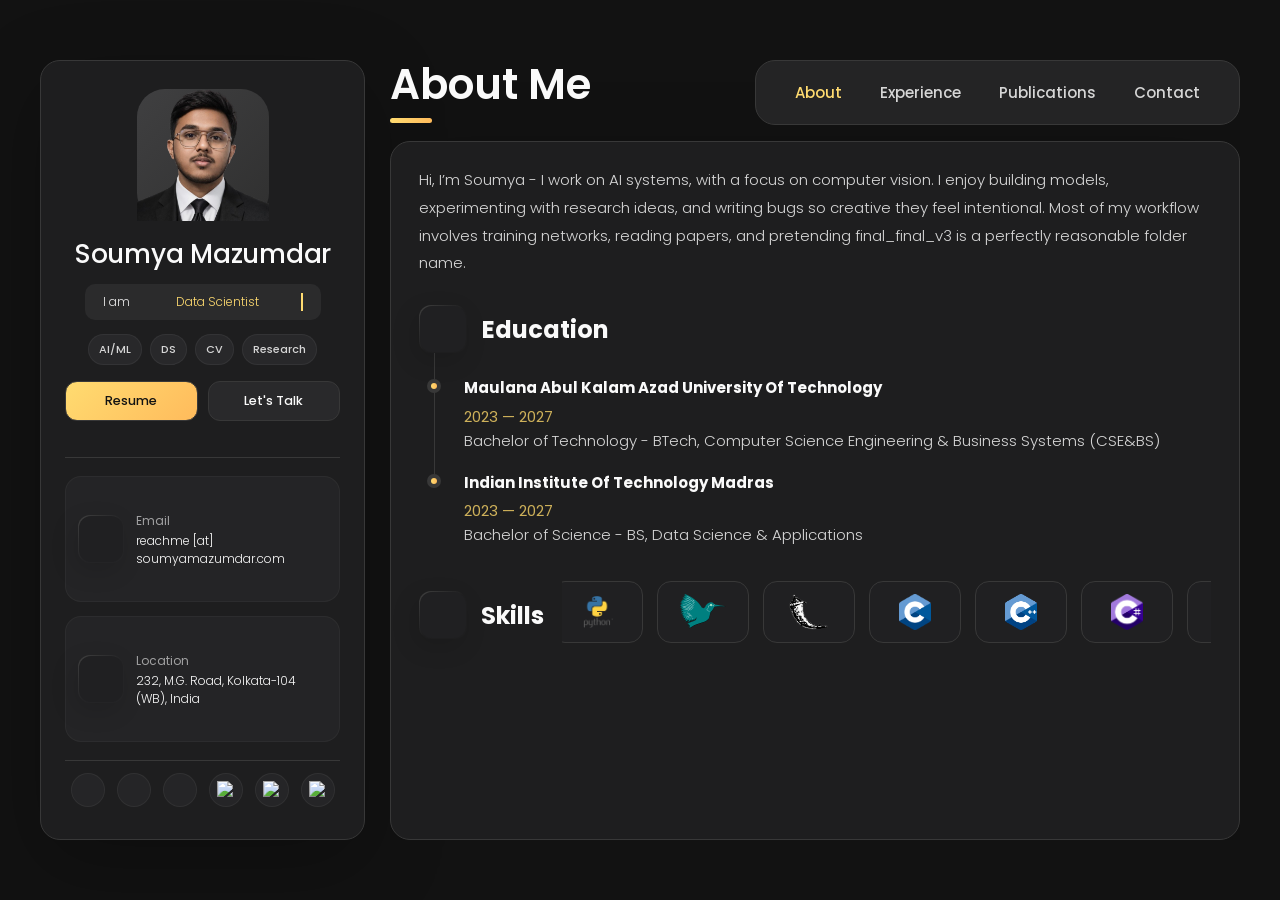
==== commit 5706ec8d: "Update index.html" ====
--- a/index.html
+++ b/index.html
@@ -265,7 +265,7 @@
 
       <li class="timeline-item">
         <h4 class="h4 timeline-item-title">Research Trainee — Variable Energy Cyclotron Centre (VECC), Government of India (GoI)</h4>
-        <span>Mar 2025 — Oct 2025</span>
+        <span>Mar 2025 — May 2026</span>
         <p class="timeline-text">
           Built foundations in ML/DL; literature survey and practical implementations for Talking Head Generation.
         </p>
